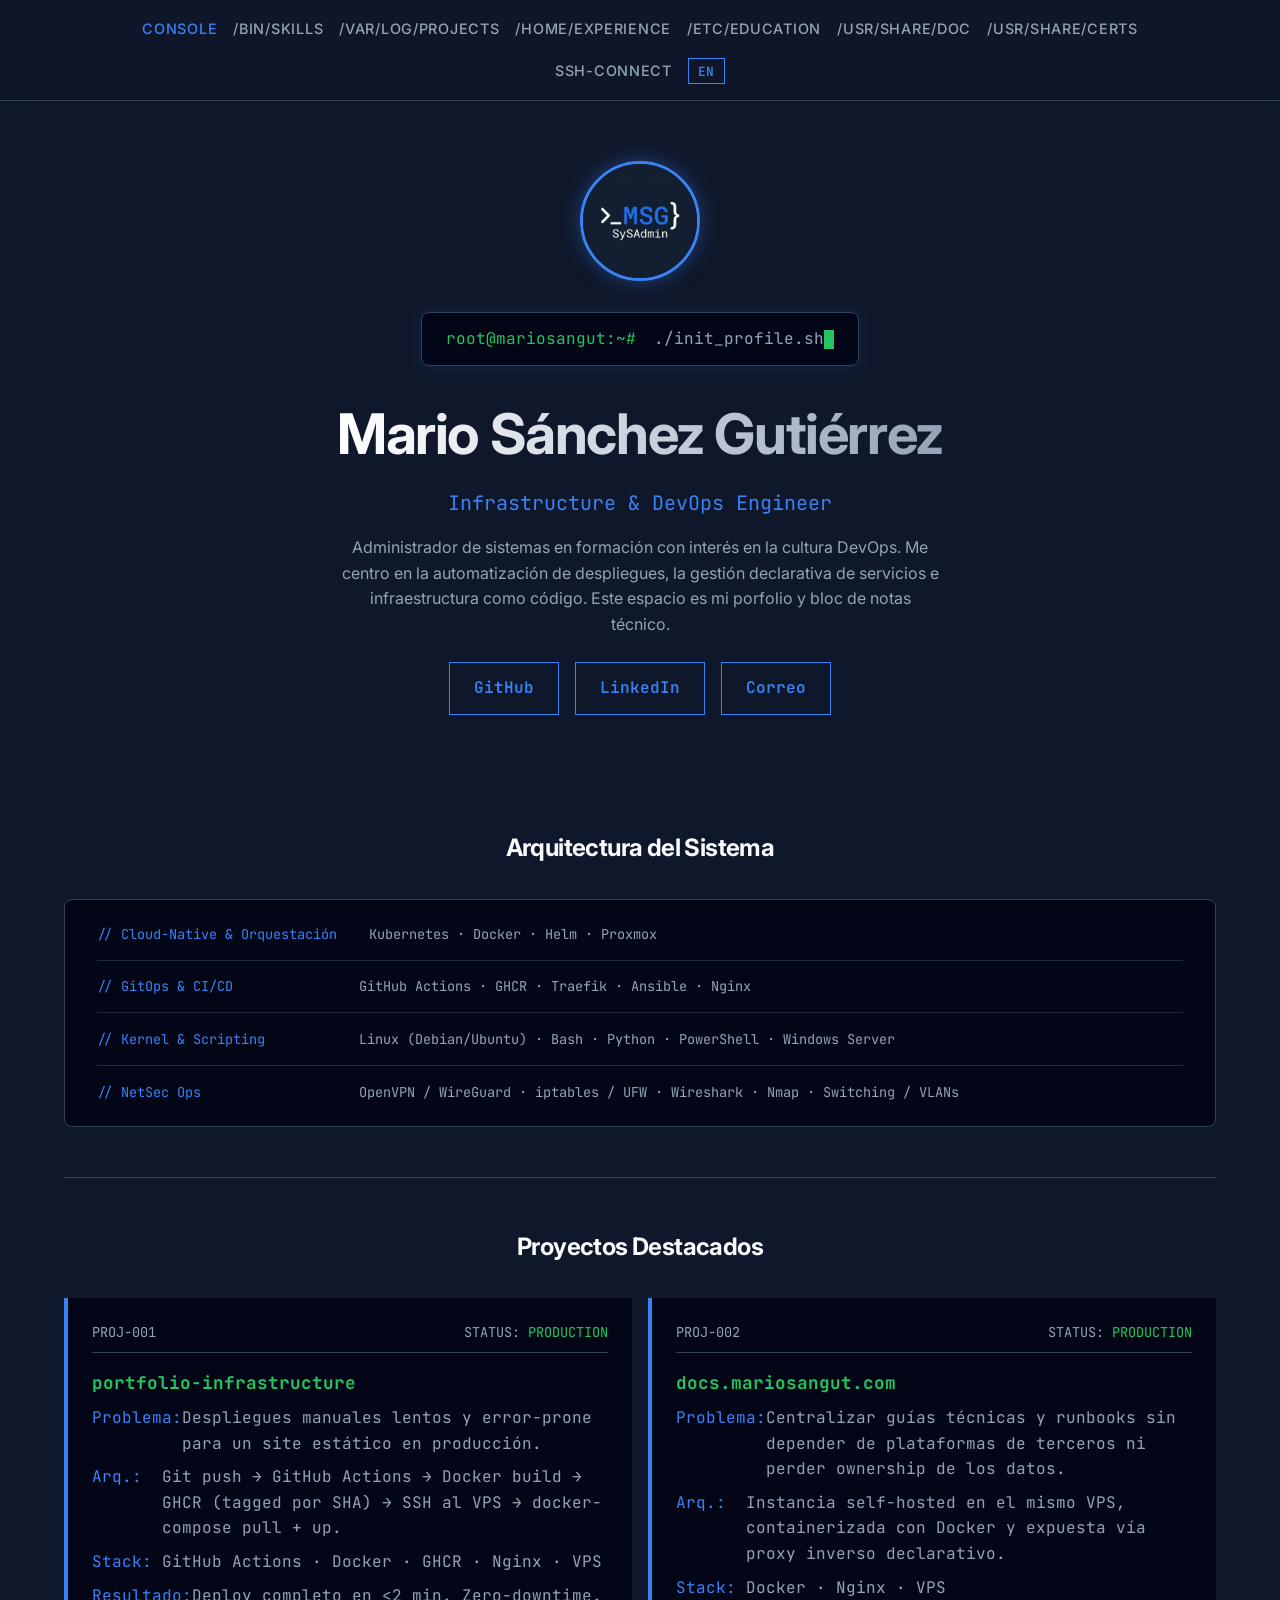
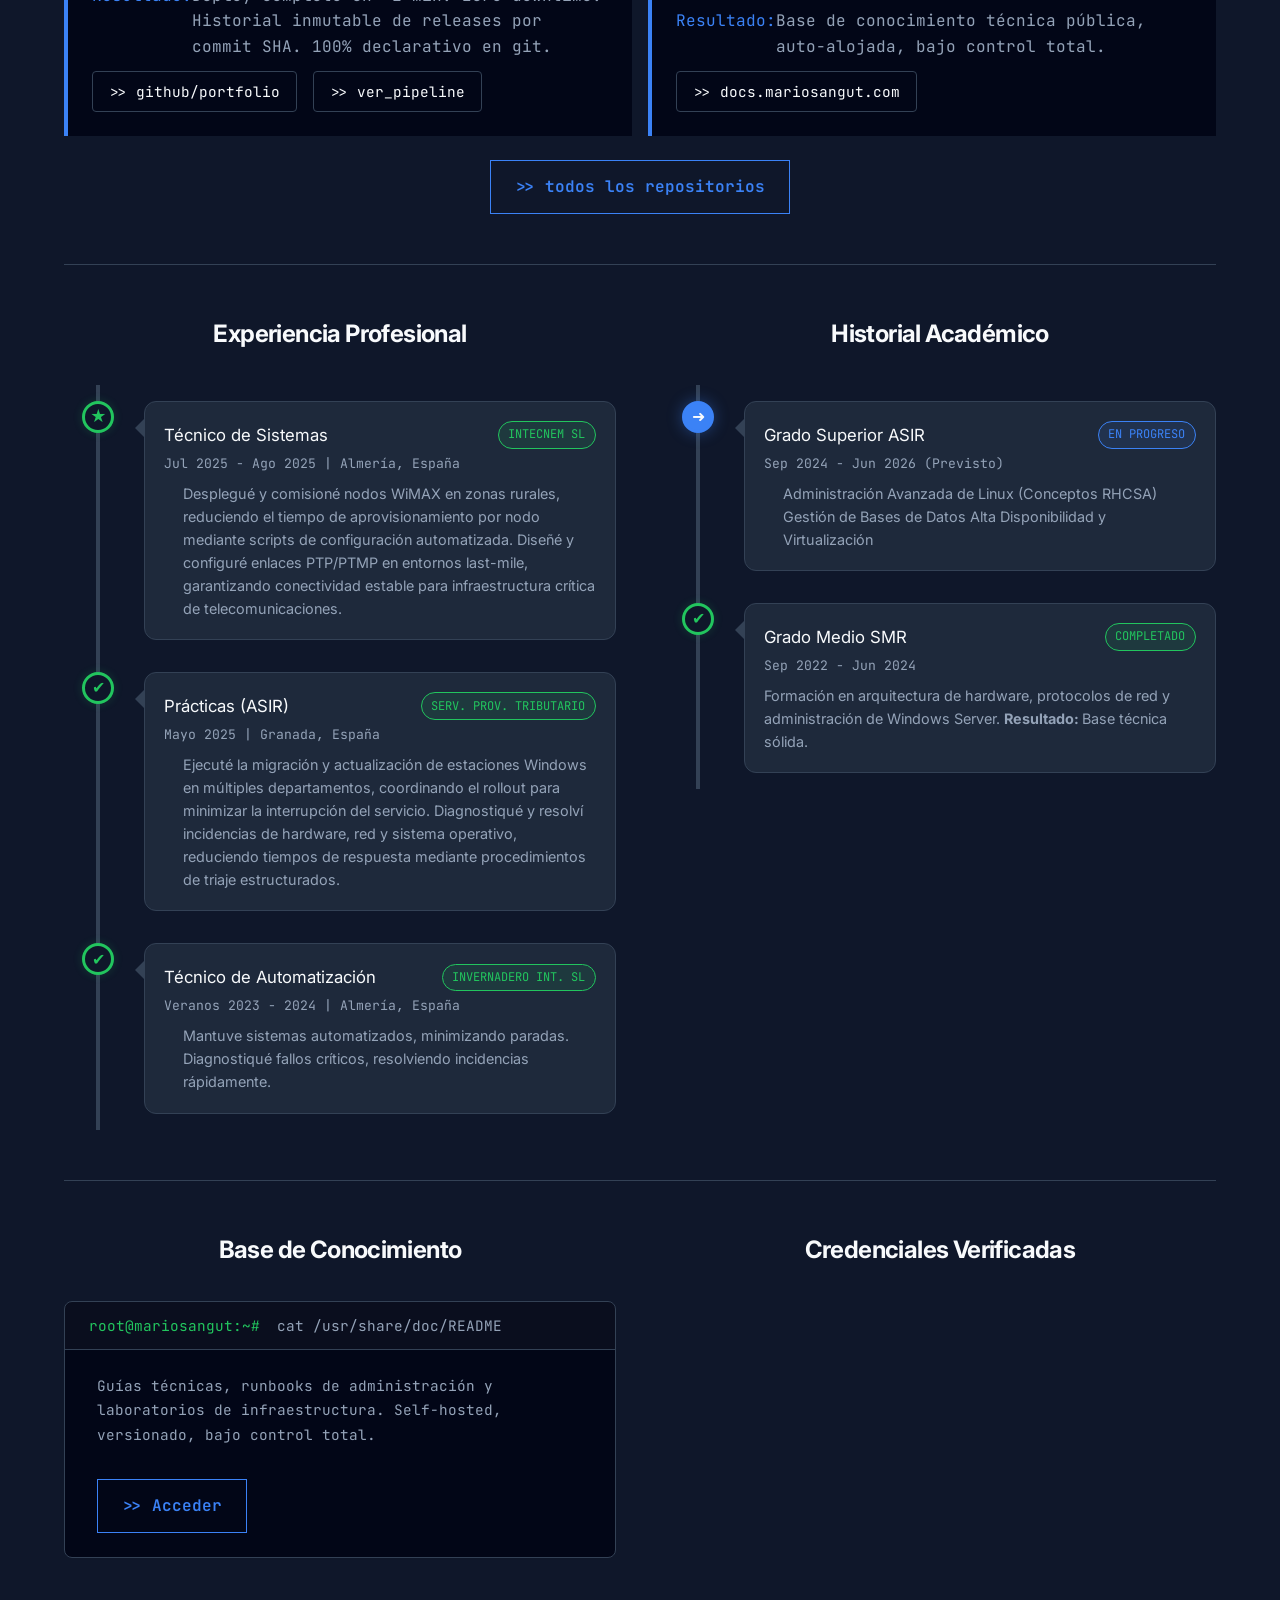
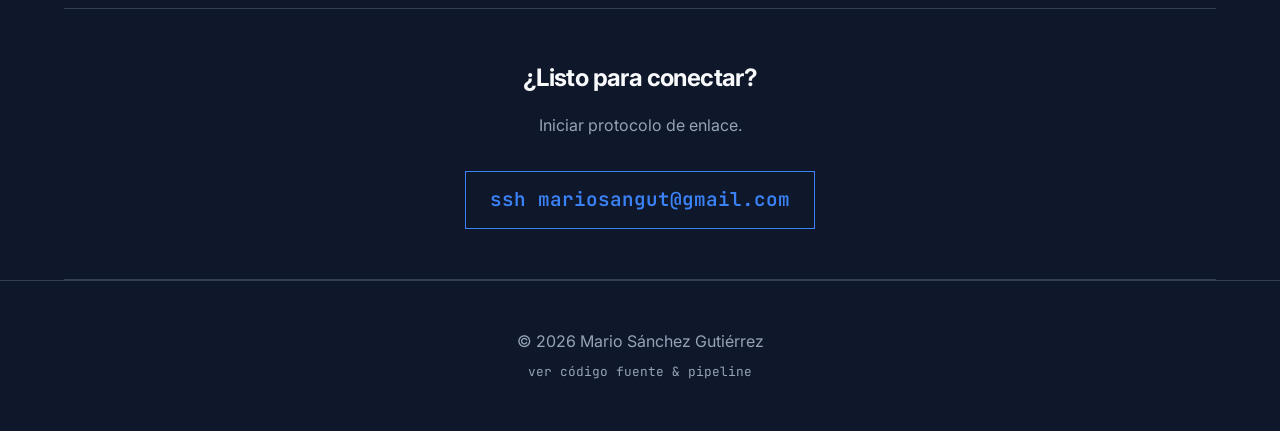
==== src/index.html @ 1a58cd69 "refactor: reorder academic history entries to position SMR degree after current studies" ====
<!DOCTYPE html>
<html lang="es">

<head>
    <meta charset="UTF-8">
    <meta name="viewport" content="width=device-width, initial-scale=1.0">
    <title>Mario Sánchez | Infrastructure & DevOps Engineer</title>
    <meta name="description" content="Administrador de sistemas en formación con interés en la cultura DevOps. Me centro en la automatización de despliegues, la gestión declarativa de servicios e infraestructura como código. Este espacio es mi porfolio y bloc de notas técnico.">

    <!-- Favicon -->
    <link rel="icon" href="data:image/svg+xml,<svg xmlns='http://www.w3.org/2000/svg' viewBox='0 0 100 100'><rect width='100' height='100' rx='12' fill='%230f172a'/><text x='22' y='75' font-size='70' fill='%2322c55e' font-family='monospace' font-weight='bold'>$</text></svg>">

    <!-- Open Graph -->
    <meta property="og:title" content="Mario Sánchez | Infrastructure & DevOps Engineer">
    <meta property="og:description" content="Administrador de sistemas en formación con interés en la cultura DevOps. Me centro en la automatización de despliegues, la gestión declarativa de servicios e infraestructura como código. Este espacio es mi porfolio y bloc de notas técnico.">
    <meta property="og:url" content="https://www.mariosangut.com">
    <meta property="og:type" content="website">
    <meta property="og:image" content="https://www.mariosangut.com/logo.png">

    <!-- Twitter Card -->
    <meta name="twitter:card" content="summary">
    <meta name="twitter:title" content="Mario Sánchez | Infrastructure & DevOps Engineer">
    <meta name="twitter:description" content="Administrador de sistemas en formación con interés en la cultura DevOps. Me centro en la automatización de despliegues, la gestión declarativa de servicios e infraestructura como código. Este espacio es mi porfolio y bloc de notas técnico.">
    <meta name="twitter:image" content="https://www.mariosangut.com/logo.png">

    <!-- Google Fonts -->
    <link rel="preconnect" href="https://fonts.googleapis.com">
    <link rel="preconnect" href="https://fonts.gstatic.com" crossorigin>
    <link href="https://fonts.googleapis.com/css2?family=Inter:wght@400;600;700&family=JetBrains+Mono:wght@400;700&display=swap" rel="stylesheet">
    <link rel="stylesheet" href="styles.css">
</head>

<body>

    <nav class="navbar">
        <div class="container">
            <ul class="nav-links">
                <li><a href="#console">Console</a></li>
                <li><a href="#stack">/bin/skills</a></li>
                <li><a href="#logs">/var/log/projects</a></li>
                <li><a href="#experience">/home/experience</a></li>
                <li><a href="#boot">/etc/education</a></li>
                <li><a href="#docs">/usr/share/doc</a></li>
                <li><a href="#certs">/usr/share/certs</a></li>
                <li><a href="#connect">ssh-connect</a></li>
                <li>
                    <button id="langToggle" class="btn-terminal" aria-label="Toggle language"
                        style="padding: 0.2rem 0.6rem; font-size: 0.8rem;">
                        <span class="lang-es">EN</span>
                        <span class="lang-en">ES</span>
                    </button>
                </li>
            </ul>
        </div>
    </nav>

    <header id="console" class="hero">
        <div class="container">
            <div class="hero-visual">
                <img src="logo.png" alt="Mario Sánchez logo" class="logo-img">
            </div>

            <div class="terminal-prompt">
                <span class="cmd">root@mariosangut:~#</span> ./init_profile.sh<span class="cursor"></span>
            </div>

            <h1>Mario Sánchez Gutiérrez</h1>
            <p class="hero-subtitle">Infrastructure &amp; DevOps Engineer</p>

            <p class="text-muted" style="max-width: 600px; margin: 0 auto 1.5rem;">
                <span class="lang-es">
                    Administrador de sistemas en formación con interés en la cultura DevOps. Me centro en la automatización de despliegues, la gestión declarativa de servicios e infraestructura como código. Este espacio es mi porfolio y bloc de notas técnico.
                </span>
                <span class="lang-en">
                    Systems administrator in training with an interest in DevOps culture. I focus on deployment automation, declarative service management, and infrastructure as code. This space is my portfolio and technical notebook.
                </span>
            </p>

            <div class="social-btns">
                <a href="https://github.com/mariosangut" target="_blank" class="btn-terminal">GitHub</a>
                <a href="https://www.linkedin.com/in/mariosangut" target="_blank" class="btn-terminal">LinkedIn</a>
                <a href="mailto:mariosangut@gmail.com" class="btn-terminal">
                    <span class="lang-es">Correo</span>
                    <span class="lang-en">Email</span>
                </a>
            </div>
        </div>
    </header>

    <main class="container">

        <!-- Skills Section -->
        <section id="stack" class="section">
            <h2 class="section-title text-center">
                <span class="lang-es">Arquitectura del Sistema</span>
                <span class="lang-en">System Architecture</span>
            </h2>
            <div class="skills-terminal">

                <div class="skills-row">
                    <span class="skills-cat">
                        <span class="lang-es">// Cloud-Native &amp; Orquestación</span>
                        <span class="lang-en">// Cloud-Native &amp; Orchestration</span>
                    </span>
                    <span class="skills-list">Kubernetes · Docker · Helm · Proxmox</span>
                </div>

                <div class="skills-row">
                    <span class="skills-cat">// GitOps &amp; CI/CD</span>
                    <span class="skills-list">GitHub Actions · GHCR · Traefik · Ansible · Nginx</span>
                </div>

                <div class="skills-row">
                    <span class="skills-cat">// Kernel &amp; Scripting</span>
                    <span class="skills-list">Linux (Debian/Ubuntu) · Bash · Python · PowerShell · Windows Server</span>
                </div>

                <div class="skills-row">
                    <span class="skills-cat">// NetSec Ops</span>
                    <span class="skills-list">OpenVPN / WireGuard · iptables / UFW · Wireshark · Nmap · Switching / VLANs</span>
                </div>

            </div>
        </section>

        <!-- Projects Section -->
        <section id="logs" class="section">
            <h2 class="section-title text-center">
                <span class="lang-es">Proyectos Destacados</span>
                <span class="lang-en">Featured Projects</span>
            </h2>
            <div class="system-logs">

                <div class="log-card">
                    <div class="log-header">
                        <span>PROJ-001</span>
                        <span>STATUS: <span style="color: var(--accent-success);">PRODUCTION</span></span>
                    </div>
                    <div class="log-title">portfolio-infrastructure</div>
                    <div class="log-entry">
                        <span class="label">
                            <span class="lang-es">Problema:</span>
                            <span class="lang-en">Problem:</span>
                        </span>
                        <span>
                            <span class="lang-es">Despliegues manuales lentos y error-prone para un site estático en producción.</span>
                            <span class="lang-en">Slow, error-prone manual deploys for a static site running in production.</span>
                        </span>
                    </div>
                    <div class="log-entry">
                        <span class="label">
                            <span class="lang-es">Arq.:</span>
                            <span class="lang-en">Arch.:</span>
                        </span>
                        <span>
                            <span class="lang-es">Git push → GitHub Actions → Docker build → GHCR (tagged por SHA) → SSH al VPS → docker-compose pull + up.</span>
                            <span class="lang-en">Git push → GitHub Actions → Docker build → GHCR (SHA-tagged) → SSH to VPS → docker-compose pull + up.</span>
                        </span>
                    </div>
                    <div class="log-entry">
                        <span class="label">Stack:</span>
                        <span>GitHub Actions · Docker · GHCR · Nginx · VPS</span>
                    </div>
                    <div class="log-entry">
                        <span class="label">
                            <span class="lang-es">Resultado:</span>
                            <span class="lang-en">Result:</span>
                        </span>
                        <span>
                            <span class="lang-es">Deploy completo en &lt;2 min. Zero-downtime. Historial inmutable de releases por commit SHA. 100% declarativo en git.</span>
                            <span class="lang-en">Full deploy in &lt;2 min. Zero-downtime. Immutable release history by commit SHA. 100% git-declarative.</span>
                        </span>
                    </div>
                    <div style="display: flex; gap: 1rem; flex-wrap: wrap; margin-top: 0.75rem;">
                        <a href="https://github.com/mariosangut/www.mariosangut.com" target="_blank" rel="noopener noreferrer" class="log-link" style="margin-top: 0;">
                            >> github/portfolio
                        </a>
                        <a href="https://github.com/mariosangut/www.mariosangut.com/blob/main/.github/workflows/setup.yml" target="_blank" rel="noopener noreferrer" class="log-link" style="margin-top: 0;">
                            >> ver_pipeline
                        </a>
                    </div>
                </div>

                <!-- TODO: Describe la arquitectura real de docs.mariosangut.com (plataforma, stack de la app) -->
                <div class="log-card">
                    <div class="log-header">
                        <span>PROJ-002</span>
                        <span>STATUS: <span style="color: var(--accent-success);">PRODUCTION</span></span>
                    </div>
                    <div class="log-title">docs.mariosangut.com</div>
                    <div class="log-entry">
                        <span class="label">
                            <span class="lang-es">Problema:</span>
                            <span class="lang-en">Problem:</span>
                        </span>
                        <span>
                            <span class="lang-es">Centralizar guías técnicas y runbooks sin depender de plataformas de terceros ni perder ownership de los datos.</span>
                            <span class="lang-en">Centralizing technical guides and runbooks without relying on third-party platforms or losing data ownership.</span>
                        </span>
                    </div>
                    <div class="log-entry">
                        <span class="label">
                            <span class="lang-es">Arq.:</span>
                            <span class="lang-en">Arch.:</span>
                        </span>
                        <span>
                            <span class="lang-es">Instancia self-hosted en el mismo VPS, containerizada con Docker y expuesta vía proxy inverso declarativo.</span>
                            <span class="lang-en">Self-hosted instance on the same VPS, containerized with Docker and exposed via a declarative reverse proxy.</span>
                        </span>
                    </div>
                    <div class="log-entry">
                        <span class="label">Stack:</span>
                        <span>Docker · Nginx · VPS</span>
                    </div>
                    <div class="log-entry">
                        <span class="label">
                            <span class="lang-es">Resultado:</span>
                            <span class="lang-en">Result:</span>
                        </span>
                        <span>
                            <span class="lang-es">Base de conocimiento técnica pública, auto-alojada, bajo control total.</span>
                            <span class="lang-en">Public technical knowledge base, self-hosted, under full control.</span>
                        </span>
                    </div>
                    <div style="margin-top: 0.75rem;">
                        <a href="https://docs.mariosangut.com" target="_blank" rel="noopener noreferrer" class="log-link" style="margin-top: 0;">
                            >> docs.mariosangut.com
                        </a>
                    </div>
                </div>

            </div>
            <div style="text-align: center; margin-top: 1.5rem;">
                <a href="https://github.com/mariosangut" target="_blank" rel="noopener noreferrer" class="btn-terminal">
                    <span class="lang-es">>> todos los repositorios</span>
                    <span class="lang-en">>> all repositories</span>
                </a>
            </div>
        </section>

        <!-- Experience + Education side by side -->
        <div class="two-col-sections">

            <section id="experience">
                <h2 class="section-title text-center">
                    <span class="lang-es">Experiencia Profesional</span>
                    <span class="lang-en">Professional Experience</span>
                </h2>
                <div class="pipeline-container">

                    <div class="pipeline-node status-completed">
                        <div class="pipeline-marker">★</div>
                        <div class="pipeline-content">
                            <div class="pipeline-title">
                                <span>
                                    <span class="lang-es">Técnico de Sistemas</span>
                                    <span class="lang-en">Systems Technician</span>
                                </span>
                                <span class="pipeline-badge badge-completed">Intecnem SL</span>
                            </div>
                            <span class="pipeline-date">
                                <span class="lang-es">Jul 2025 - Ago 2025 | Almería, España</span>
                                <span class="lang-en">Jul 2025 - Aug 2025 | Almería, Spain</span>
                            </span>
                            <ul style="padding-left: 1.2rem; font-size: 0.9rem; color: var(--text-muted);">
                                <li class="lang-es">Desplegué y comisioné nodos WiMAX en zonas rurales, reduciendo el tiempo de aprovisionamiento por nodo mediante scripts de configuración automatizada.</li>
                                <li class="lang-en">Deployed and commissioned WiMAX nodes across rural sites, cutting per-node provisioning time through automated configuration scripts.</li>
                                <li class="lang-es">Diseñé y configuré enlaces PTP/PTMP en entornos last-mile, garantizando conectividad estable para infraestructura crítica de telecomunicaciones.</li>
                                <li class="lang-en">Engineered PTP/PTMP radio links in last-mile environments, ensuring stable throughput for critical telecoms infrastructure.</li>
                            </ul>
                        </div>
                    </div>

                    <div class="pipeline-node status-completed">
                        <div class="pipeline-marker">✔</div>
                        <div class="pipeline-content">
                            <div class="pipeline-title">
                                <span>
                                    <span class="lang-es">Prácticas (ASIR)</span>
                                    <span class="lang-en">Internship (ASIR)</span>
                                </span>
                                <span class="pipeline-badge badge-completed">Serv. Prov. Tributario</span>
                            </div>
                            <span class="pipeline-date">
                                <span class="lang-es">Mayo 2025 | Granada, España</span>
                                <span class="lang-en">May 2025 | Granada, Spain</span>
                            </span>
                            <ul style="padding-left: 1.2rem; font-size: 0.9rem; color: var(--text-muted);">
                                <li class="lang-es">Ejecuté la migración y actualización de estaciones Windows en múltiples departamentos, coordinando el rollout para minimizar la interrupción del servicio.</li>
                                <li class="lang-en">Executed Windows workstation migration across multiple departments, coordinating the rollout to minimize service disruption.</li>
                                <li class="lang-es">Diagnostiqué y resolví incidencias de hardware, red y sistema operativo, reduciendo tiempos de respuesta mediante procedimientos de triaje estructurados.</li>
                                <li class="lang-en">Diagnosed and resolved hardware, network, and OS-level incidents, reducing response times through structured triage procedures.</li>
                            </ul>
                        </div>
                    </div>

                    <div class="pipeline-node status-completed">
                        <div class="pipeline-marker">✔</div>
                        <div class="pipeline-content">
                            <div class="pipeline-title">
                                <span>
                                    <span class="lang-es">Técnico de Automatización</span>
                                    <span class="lang-en">Automation Technician</span>
                                </span>
                                <span class="pipeline-badge badge-completed">Invernadero Int. SL</span>
                            </div>
                            <span class="pipeline-date">
                                <span class="lang-es">Veranos 2023 - 2024 | Almería, España</span>
                                <span class="lang-en">Summers 2023 - 2024 | Almería, Spain</span>
                            </span>
                            <ul style="padding-left: 1.2rem; font-size: 0.9rem; color: var(--text-muted);">
                                <li class="lang-es">Mantuve sistemas automatizados, minimizando paradas.</li>
                                <li class="lang-en">Maintained automated systems, minimizing downtime.</li>
                                <li class="lang-es">Diagnostiqué fallos críticos, resolviendo incidencias rápidamente.</li>
                                <li class="lang-en">Diagnosed critical failures, resolving incidents quickly.</li>
                            </ul>
                        </div>
                    </div>

                </div>
            </section>

            <section id="boot">
                <h2 class="section-title text-center">
                    <span class="lang-es">Historial Académico</span>
                    <span class="lang-en">Academic History</span>
                </h2>
                <div class="pipeline-container">
                    <div class="pipeline-node status-current">
                        <div class="pipeline-marker">➜</div>
                        <div class="pipeline-content">
                            <div class="pipeline-title">
                                <span>
                                    <span class="lang-es">Grado Superior ASIR</span>
                                    <span class="lang-en">ASIR Degree</span>
                                </span>
                                <span class="pipeline-badge badge-loading">
                                    <span class="lang-es">En Progreso</span>
                                    <span class="lang-en">In Progress</span>
                                </span>
                            </div>
                            <span class="pipeline-date">
                                Sep 2024 - Jun 2026
                                <span class="lang-es">(Previsto)</span>
                                <span class="lang-en">(Expected)</span>
                            </span>
                            <ul style="padding-left: 1.2rem; font-size: 0.9rem; color: var(--text-muted);">
                                <li class="lang-es">Administración Avanzada de Linux (Conceptos RHCSA)</li>
                                <li class="lang-en">Advanced Linux Administration (RHCSA concepts)</li>
                                <li class="lang-es">Gestión de Bases de Datos</li>
                                <li class="lang-en">Database Management</li>
                                <li class="lang-es">Alta Disponibilidad y Virtualización</li>
                                <li class="lang-en">High Availability & Virtualization</li>
                            </ul>
                        </div>
                    </div>

                    <div class="pipeline-node status-completed">
                        <div class="pipeline-marker">✔</div>
                        <div class="pipeline-content">
                            <div class="pipeline-title">
                                <span>
                                    <span class="lang-es">Grado Medio SMR</span>
                                    <span class="lang-en">SMR Degree</span>
                                </span>
                                <span class="pipeline-badge badge-completed">
                                    <span class="lang-es">Completado</span>
                                    <span class="lang-en">Completed</span>
                                </span>
                            </div>
                            <span class="pipeline-date">Sep 2022 - Jun 2024</span>
                            <p class="text-muted" style="font-size: 0.9rem; margin-bottom: 0;">
                                <span class="lang-es">Formación en arquitectura de hardware, protocolos de red y administración de Windows Server.</span>
                                <span class="lang-en">Training in hardware architecture, networking protocols, and Windows Server administration.</span>
                                <strong>
                                    <span class="lang-es">Resultado:</span>
                                    <span class="lang-en">Result:</span>
                                </strong>
                                <span class="lang-es">Base técnica sólida.</span>
                                <span class="lang-en">Solid technical foundation.</span>
                            </p>
                        </div>
                    </div>
                </div>
            </section>

        </div>

        <!-- Documentation + Certifications side by side -->
        <div class="two-col-sections">

            <section id="docs">
                <h2 class="section-title text-center">
                    <span class="lang-es">Base de Conocimiento</span>
                    <span class="lang-en">Knowledge Base</span>
                </h2>
                <div class="docs-terminal">
                    <div class="docs-terminal-header">
                        <span class="cmd">root@mariosangut:~#</span> cat /usr/share/doc/README
                    </div>
                    <div class="docs-terminal-body">
                        <p>
                            <span class="lang-es">Guías técnicas, runbooks de administración y laboratorios de infraestructura. Self-hosted, versionado, bajo control total.</span>
                            <span class="lang-en">Technical guides, sysadmin runbooks, and infrastructure labs. Self-hosted, versioned, fully owned.</span>
                        </p>
                        <a href="https://docs.mariosangut.com" target="_blank" rel="noopener noreferrer" class="btn-terminal" style="white-space: nowrap;">
                            <span class="lang-es">>> Acceder</span>
                            <span class="lang-en">>> Access</span>
                        </a>
                    </div>
                </div>
            </section>

            <section id="certs">
                <h2 class="section-title text-center">
                    <span class="lang-es">Credenciales Verificadas</span>
                    <span class="lang-en">Verified Credentials</span>
                </h2>
                <div class="certs-grid">
                    <!-- Para añadir más badges: duplica el div y cambia data-share-badge-id -->
                    <div data-iframe-width="150" data-iframe-height="270"
                        data-share-badge-id="9cb3886d-ec10-4488-bc7f-69d61d83c26a"
                        data-share-badge-host="https://www.credly.com"></div>
                </div>
                <script type="text/javascript" async src="//cdn.credly.com/assets/utilities/embed.js"></script>
            </section>

        </div>

        <!-- Contact Section -->
        <section id="connect" class="section text-center">
            <h2 style="margin-bottom: 1rem;">
                <span class="lang-es">¿Listo para conectar?</span>
                <span class="lang-en">Ready to connect?</span>
            </h2>
            <p class="text-muted" style="margin-bottom: 2rem;">
                <span class="lang-es">Iniciar protocolo de enlace.</span>
                <span class="lang-en">Initiate a handshake protocol.</span>
            </p>
            <a href="mailto:mariosangut@gmail.com" class="btn-terminal" style="font-size: 1.2rem;">
                ssh mariosangut@gmail.com
            </a>
        </section>

    </main>

    <footer>
        <div class="container">
            <p class="text-muted">&copy; 2026 Mario Sánchez Gutiérrez</p>
            <p style="font-size: 0.8rem; margin-top: 0.5rem;">
                <a href="https://github.com/mariosangut/portfolio/blob/main/.github/workflows/setup.yml" target="_blank" rel="noopener noreferrer" style="color: var(--text-muted); font-family: var(--font-mono);">
                    <span class="lang-es">ver código fuente &amp; pipeline</span>
                    <span class="lang-en">source code &amp; pipeline</span>
                </a>
            </p>
        </div>
    </footer>

    <button id="back-to-top" class="btn-back-top" aria-label="Volver arriba">↑</button>

    <script>
        // --- Language toggle with persistence ---
        const langToggle = document.getElementById('langToggle');
        const body = document.body;

        if (localStorage.getItem('lang') === 'en') {
            body.classList.add('english-mode');
        }

        langToggle.addEventListener('click', () => {
            body.classList.toggle('english-mode');
            localStorage.setItem('lang', body.classList.contains('english-mode') ? 'en' : 'es');
        });

        // --- Active nav highlight on scroll ---
        const sections = ['console', 'stack', 'logs', 'experience', 'boot', 'docs', 'certs', 'connect']
            .map(id => document.getElementById(id))
            .filter(Boolean);

        const navObserver = new IntersectionObserver((entries) => {
            entries.forEach(entry => {
                const link = document.querySelector(`.nav-links a[href="#${entry.target.id}"]`);
                if (link) link.classList.toggle('active', entry.isIntersecting);
            });
        }, { rootMargin: '-10% 0px -80% 0px', threshold: 0 });

        sections.forEach(s => navObserver.observe(s));

        // --- Back to top ---
        const backToTop = document.getElementById('back-to-top');

        window.addEventListener('scroll', () => {
            backToTop.classList.toggle('visible', window.scrollY > 400);
        }, { passive: true });

        backToTop.addEventListener('click', () => {
            window.scrollTo({ top: 0, behavior: 'smooth' });
        });
    </script>
</body>

</html>
---- src/styles.css ----
/* --- Variables & Reset --- */
:root {
    --bg-body: #0f172a;
    --bg-card: #1e293b;
    --bg-terminal: #020617;
    --text-main: #f8fafc;
    --text-muted: #94a3b8;
    --accent-primary: #3b82f6;
    --accent-success: #22c55e;
    --accent-warning: #eab308;
    --accent-danger: #ef4444;
    --font-heading: 'Inter', sans-serif;
    --font-mono: 'JetBrains Mono', 'Fira Code', monospace;
    --border-color: #334155;
    --shadow-glow: 0 0 15px rgba(59, 130, 246, 0.15);
}

*, *::before, *::after {
    box-sizing: border-box;
    margin: 0;
    padding: 0;
}

html { scroll-behavior: smooth; }

body {
    background-color: var(--bg-body);
    color: var(--text-main);
    font-family: var(--font-heading);
    line-height: 1.6;
}

/* --- Typography --- */
h1, h2, h3, h4 {
    font-weight: 700;
    letter-spacing: -0.025em;
    color: var(--text-main);
}

a {
    color: var(--accent-primary);
    text-decoration: none;
    transition: all 0.2s;
}

a:hover { color: var(--accent-success); }

code, .mono { font-family: var(--font-mono); }

/* --- Utilities --- */
.container {
    max-width: 1200px;
    margin: 0 auto;
    padding: 0 24px;
}

.section {
    padding: 50px 0;
    border-bottom: 1px solid var(--border-color);
}

.section-title {
    margin-bottom: 2rem;
}

.text-center { text-align: center; }
.text-muted { color: var(--text-muted); }

/* --- Navbar --- */
.navbar {
    background: rgba(15, 23, 42, 0.8);
    backdrop-filter: blur(12px);
    border-bottom: 1px solid var(--border-color);
    position: sticky;
    top: 0;
    z-index: 100;
    padding: 1rem 0;
}

.nav-links {
    display: flex;
    flex-wrap: wrap;
    justify-content: center;
    gap: 1rem;
    padding: 0 1rem;
    list-style: none;
}

.nav-links a {
    color: var(--text-muted);
    font-size: 0.9rem;
    font-weight: 500;
    text-transform: uppercase;
    letter-spacing: 0.05em;
}

.nav-links a:hover,
.nav-links a.active {
    color: var(--accent-primary);
}

/* --- Hero Section --- */
.hero {
    padding: 60px 0 40px;
    display: flex;
    flex-direction: column;
    align-items: center;
    text-align: center;
}

.hero-visual {
    position: relative;
    margin-bottom: 1.5rem;
}

.logo-img {
    width: 120px;
    border-radius: 50%;
    border: 3px solid var(--accent-primary);
    box-shadow: 0 0 20px rgba(59, 130, 246, 0.4);
}

.hero h1 {
    font-size: 3.5rem;
    margin-bottom: 0.5rem;
    background: linear-gradient(to right, #fff, #94a3b8);
    -webkit-background-clip: text;
    background-clip: text;
    -webkit-text-fill-color: transparent;
}

.hero-subtitle {
    font-family: var(--font-mono);
    color: var(--accent-primary);
    font-size: 1.25rem;
    margin-bottom: 1rem;
}

.terminal-prompt {
    display: inline-block;
    background: var(--bg-terminal);
    padding: 0.8rem 1.5rem;
    border-radius: 8px;
    border: 1px solid var(--border-color);
    font-family: var(--font-mono);
    color: var(--text-muted);
    box-shadow: var(--shadow-glow);
    margin-bottom: 1.5rem;
}

.cmd {
    color: var(--accent-success);
    margin-right: 0.5rem;
}

.cursor {
    display: inline-block;
    width: 10px;
    height: 1.2em;
    background: var(--accent-success);
    vertical-align: middle;
    animation: blink 1s infinite;
}

@keyframes blink {
    50% { opacity: 0; }
}

/* --- Certifications Grid --- */
.certs-grid {
    display: flex;
    flex-wrap: wrap;
    justify-content: center;
    gap: 1.5rem;
    align-items: flex-start;
}

.skill-tag {
    background: rgba(255, 255, 255, 0.05);
    border: 1px solid var(--border-color);
    padding: 0.35rem 0.7rem;
    border-radius: 6px;
    font-size: 0.85rem;
    font-family: var(--font-mono);
    color: var(--text-muted);
}

/* --- Skills Terminal (compact list) --- */
.skills-terminal {
    background: var(--bg-terminal);
    border: 1px solid var(--border-color);
    border-radius: 8px;
    padding: 0.5rem 2rem;
    font-family: var(--font-mono);
}

.skills-row {
    display: flex;
    gap: 2rem;
    padding: 0.85rem 0;
    border-bottom: 1px solid rgba(51, 65, 85, 0.6);
    align-items: baseline;
    flex-wrap: wrap;
}

.skills-row:last-child {
    border-bottom: none;
}

.skills-cat {
    color: var(--accent-primary);
    font-size: 0.85rem;
    min-width: 230px;
    flex-shrink: 0;
}

.skills-list {
    color: var(--text-muted);
    font-size: 0.85rem;
    line-height: 1.8;
}

/* --- Docs Terminal --- */
.docs-terminal {
    background: var(--bg-terminal);
    border: 1px solid var(--border-color);
    border-radius: 8px;
    overflow: hidden;
    font-family: var(--font-mono);
}

.docs-terminal-header {
    background: rgba(255, 255, 255, 0.03);
    border-bottom: 1px solid var(--border-color);
    padding: 0.75rem 1.5rem;
    font-size: 0.9rem;
    color: var(--text-muted);
}

.docs-terminal-body {
    padding: 1.5rem 2rem;
    display: flex;
    align-items: center;
    justify-content: space-between;
    gap: 2rem;
    flex-wrap: wrap;
}

.docs-terminal-body p {
    color: var(--text-muted);
    font-size: 0.9rem;
    line-height: 1.7;
    max-width: 600px;
}

/* --- Projects (System Logs) --- */
.system-logs {
    display: grid;
    grid-template-columns: repeat(auto-fit, minmax(280px, 1fr));
    gap: 1rem;
}

.log-card {
    background: var(--bg-terminal);
    border-left: 4px solid var(--accent-primary);
    padding: 1.5rem;
    font-family: var(--font-mono);
    position: relative;
}

.log-header {
    display: flex;
    justify-content: space-between;
    margin-bottom: 1rem;
    color: var(--text-muted);
    font-size: 0.85rem;
    border-bottom: 1px solid var(--border-color);
    padding-bottom: 0.5rem;
}

.log-title {
    color: var(--accent-success);
    font-weight: 700;
    font-size: 1.1rem;
    margin-bottom: 0.5rem;
}

.log-entry {
    color: var(--text-muted);
    margin-bottom: 0.5rem;
    display: flex;
}

.log-entry .label {
    min-width: 70px;
    color: var(--accent-primary);
    flex-shrink: 0;
}

.log-link {
    display: inline-block;
    margin-top: 1rem;
    color: var(--text-main);
    border: 1px solid var(--border-color);
    padding: 0.5rem 1rem;
    border-radius: 4px;
    font-size: 0.9rem;
}

.log-link:hover {
    background: var(--accent-primary);
    border-color: var(--accent-primary);
}

/* --- Two Column Layout (Experience + Education) --- */
.two-col-sections {
    display: grid;
    grid-template-columns: 1fr 1fr;
    gap: 3rem;
    padding: 50px 0;
    border-bottom: 1px solid var(--border-color);
}

.two-col-sections .pipeline-container {
    max-width: none;
    margin: 0;
}


/* --- Pipeline (Experience / Education) --- */
.pipeline-container {
    padding: 1rem 0;
    position: relative;
}

.pipeline-container::before {
    content: '';
    position: absolute;
    top: 0;
    bottom: 0;
    left: 2rem;
    width: 4px;
    background: var(--border-color);
    z-index: 0;
}

.pipeline-node {
    position: relative;
    margin-bottom: 2rem;
    padding-left: 5rem;
    z-index: 1;
}

.pipeline-node:last-child { margin-bottom: 0; }

.pipeline-marker {
    position: absolute;
    left: 1.15rem;
    top: 0;
    width: 2rem;
    height: 2rem;
    background: var(--bg-body);
    border: 3px solid var(--text-muted);
    border-radius: 50%;
    display: flex;
    align-items: center;
    justify-content: center;
    transition: all 0.3s;
    z-index: 2;
}

.status-completed .pipeline-marker {
    border-color: var(--accent-success);
    color: var(--accent-success);
    box-shadow: 0 0 10px rgba(34, 197, 94, 0.2);
}

.status-current .pipeline-marker {
    border-color: var(--accent-primary);
    background: var(--accent-primary);
    box-shadow: 0 0 15px rgba(59, 130, 246, 0.4);
    animation: pulse 2s infinite;
}

.pipeline-content {
    background: var(--bg-card);
    border: 1px solid var(--border-color);
    border-radius: 12px;
    padding: 1.2rem;
    position: relative;
    transition: transform 0.2s;
}

.pipeline-content::before {
    content: '';
    position: absolute;
    left: -10px;
    top: 1rem;
    width: 0;
    height: 0;
    border-top: 10px solid transparent;
    border-bottom: 10px solid transparent;
    border-right: 10px solid var(--border-color);
}

.pipeline-content:hover {
    transform: translateX(5px);
    border-color: var(--accent-primary);
}

.pipeline-content:hover::before {
    border-right-color: var(--accent-primary);
}

.pipeline-title {
    font-size: 1.05rem;
    color: var(--text-main);
    margin-bottom: 0.25rem;
    display: flex;
    justify-content: space-between;
    align-items: center;
}

.pipeline-badge {
    font-size: 0.75rem;
    padding: 0.2rem 0.6rem;
    border-radius: 99px;
    font-family: var(--font-mono);
    text-transform: uppercase;
}

.badge-completed {
    background: rgba(34, 197, 94, 0.1);
    color: var(--accent-success);
    border: 1px solid var(--accent-success);
}

.badge-loading {
    background: rgba(59, 130, 246, 0.1);
    color: var(--accent-primary);
    border: 1px solid var(--accent-primary);
}

.pipeline-date {
    font-family: var(--font-mono);
    font-size: 0.82rem;
    color: var(--text-muted);
    margin-bottom: 0.5rem;
    display: block;
}

/* --- Footer --- */
footer {
    padding: 3rem 0;
    text-align: center;
    border-top: 1px solid var(--border-color);
    color: var(--text-muted);
}

.social-btns {
    display: flex;
    justify-content: center;
    gap: 1rem;
    margin-bottom: 1.5rem;
}

.btn-terminal {
    background: transparent;
    border: 1px solid var(--accent-primary);
    color: var(--accent-primary);
    padding: 0.8rem 1.5rem;
    font-family: var(--font-mono);
    font-weight: 600;
    cursor: pointer;
    transition: all 0.2s;
    display: inline-flex;
    align-items: center;
    gap: 0.5rem;
}

.btn-terminal:hover {
    background: rgba(59, 130, 246, 0.1);
    box-shadow: 0 0 15px rgba(59, 130, 246, 0.3);
    text-decoration: none;
    color: var(--accent-primary);
}

/* --- Back to Top Button --- */
.btn-back-top {
    position: fixed;
    bottom: 2rem;
    right: 2rem;
    width: 3rem;
    height: 3rem;
    background: var(--bg-card);
    border: 1px solid var(--accent-primary);
    color: var(--accent-primary);
    font-size: 1.2rem;
    font-family: var(--font-mono);
    cursor: pointer;
    border-radius: 4px;
    display: flex;
    align-items: center;
    justify-content: center;
    opacity: 0;
    visibility: hidden;
    transition: opacity 0.3s, visibility 0.3s, box-shadow 0.2s;
    z-index: 50;
}

.btn-back-top.visible {
    opacity: 1;
    visibility: visible;
}

.btn-back-top:hover {
    box-shadow: 0 0 15px rgba(59, 130, 246, 0.4);
}

@keyframes pulse {
    0%   { box-shadow: 0 0 0 0 rgba(59, 130, 246, 0.7); }
    70%  { box-shadow: 0 0 0 10px rgba(59, 130, 246, 0); }
    100% { box-shadow: 0 0 0 0 rgba(59, 130, 246, 0); }
}

/* --- Responsive Design --- */
@media (max-width: 900px) {
    .two-col-sections {
        grid-template-columns: 1fr;
        gap: 0;
    }

    .two-col-sections > section {
        padding: 40px 0;
        border-bottom: 1px solid var(--border-color);
    }

    .two-col-sections > section:last-child {
        border-bottom: none;
    }
}

@media (max-width: 768px) {
    .navbar { padding: 0.5rem 0; }

    .nav-links {
        display: flex;
        flex-wrap: nowrap;
        overflow-x: auto;
        white-space: nowrap;
        justify-content: flex-start;
        padding: 0.5rem 1rem 1rem 1rem;
        gap: 1.5rem;
        -webkit-overflow-scrolling: touch;
    }

    .nav-links::-webkit-scrollbar { height: 4px; }
    .nav-links::-webkit-scrollbar-track {
        background: rgba(255, 255, 255, 0.05);
        border-radius: 4px;
    }
    .nav-links::-webkit-scrollbar-thumb {
        background: var(--accent-primary);
        border-radius: 4px;
    }

    .hero { padding: 40px 0 30px; }
    .hero h1 { font-size: 2.2rem; }
    .hero-subtitle { font-size: 1rem; }
    .terminal-prompt { padding: 0.8rem 1rem; font-size: 0.85rem; }

    .section { padding: 40px 0; }

    .bento-grid { grid-template-columns: repeat(auto-fit, minmax(250px, 1fr)); }

    .pipeline-container::before { left: 1rem; }

    .pipeline-node {
        padding-left: 3.5rem;
        margin-bottom: 1.5rem;
    }

    .pipeline-marker {
        left: 0;
        width: 1.7rem;
        height: 1.7rem;
    }

    .pipeline-content { padding: 1rem; }

    .pipeline-content::before {
        left: -8px;
        top: 1.2rem;
        border-right: 8px solid var(--border-color);
        border-top: 8px solid transparent;
        border-bottom: 8px solid transparent;
    }

    .pipeline-content:hover::before {
        border-right-color: var(--accent-primary);
    }

    .log-card { padding: 1.2rem; }
    .log-entry { flex-direction: column; }
    .log-entry .label { margin-bottom: 0.2rem; }

    .skills-terminal { padding: 0.25rem 1rem; }
    .skills-row { flex-direction: column; gap: 0.3rem; }
    .skills-cat { min-width: unset; }

    .docs-terminal-body { flex-direction: column; align-items: flex-start; gap: 1rem; }

    .social-btns { flex-wrap: wrap; }
    .btn-terminal { padding: 0.6rem 1rem; font-size: 0.9rem; }

    .btn-back-top { bottom: 1rem; right: 1rem; }
}

@media (max-width: 480px) {
    .bento-grid { grid-template-columns: 1fr; }
    .hero h1 { font-size: 1.8rem; }
    .hero-visual { margin-bottom: 1rem; }
    .logo-img { width: 90px; }
    .terminal-prompt { font-size: 0.75rem; }
    .section-title { font-size: 1.4rem; }

    .pipeline-title {
        flex-direction: column;
        align-items: flex-start;
        gap: 0.5rem;
    }

    .bento-card [data-iframe-width] {
        transform: scale(0.9);
        transform-origin: center top;
    }
}

/* --- Language Toggle --- */
.lang-en { display: none; }
.lang-es { display: inline; }

body.english-mode .lang-en { display: inline; }
body.english-mode .lang-es { display: none; }
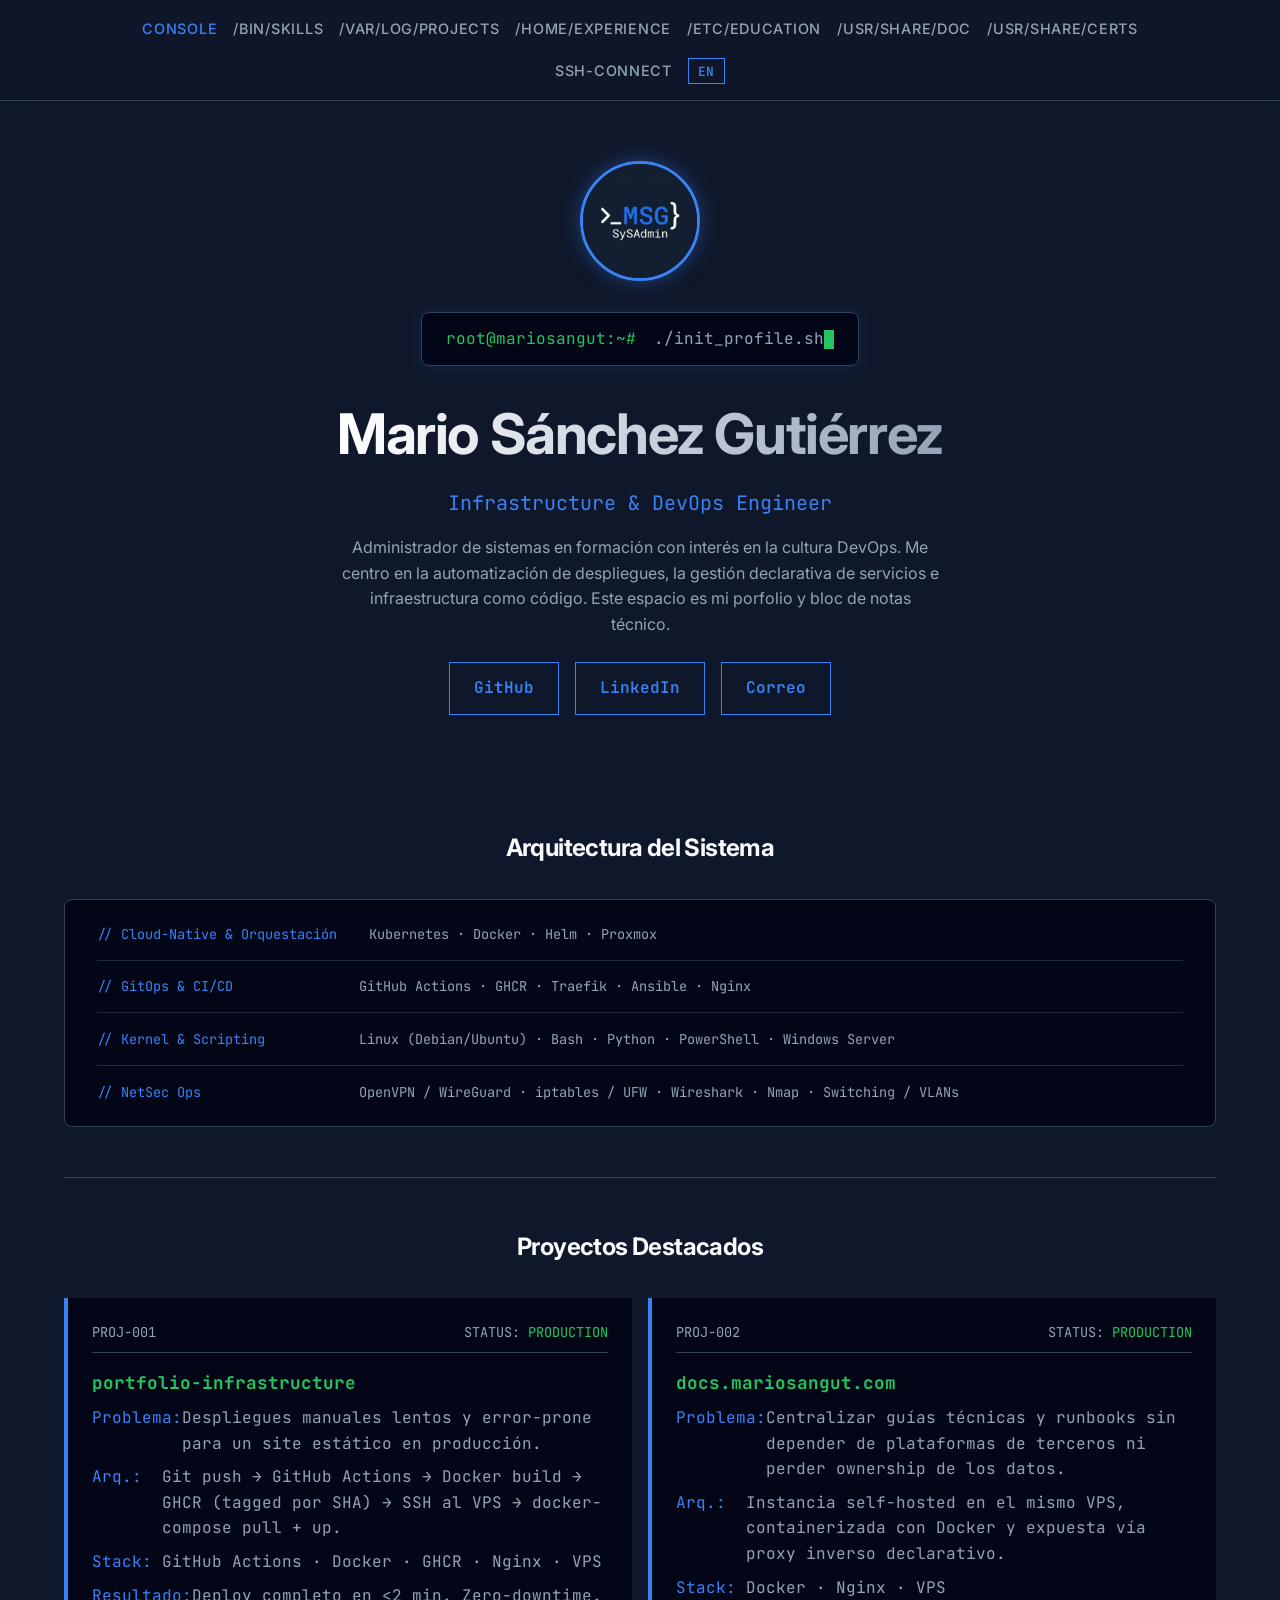
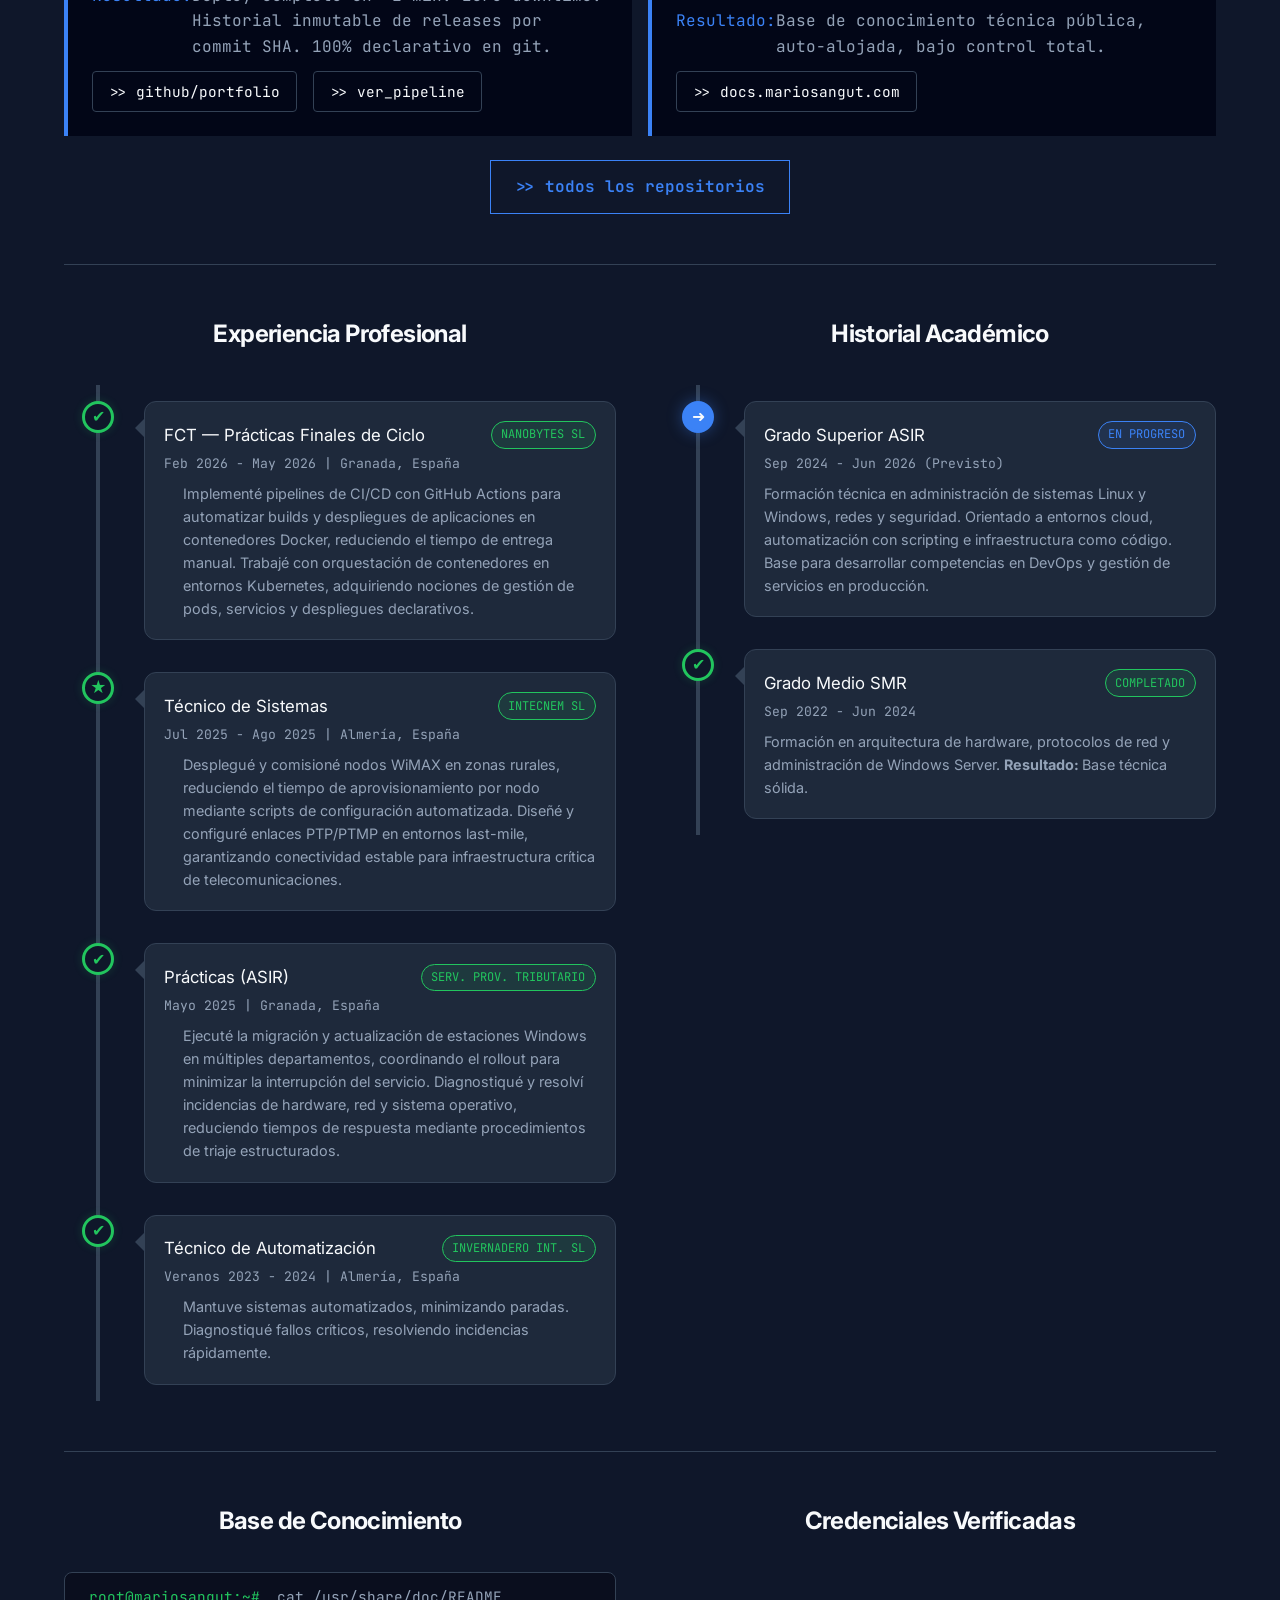
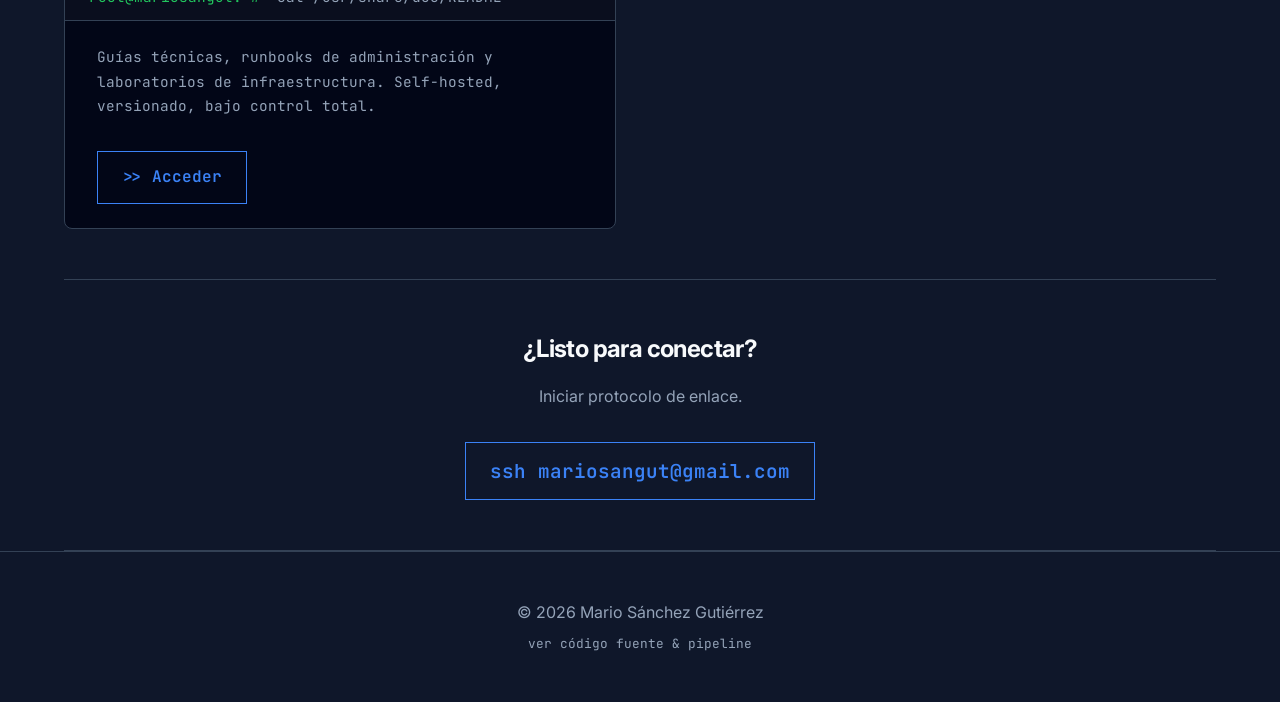
==== commit cb349f45: "refactor: enhance experience section with internship details and technical training description" ====
--- a/src/index.html
+++ b/src/index.html
@@ -249,6 +249,29 @@
                 <div class="pipeline-container">
 
                     <div class="pipeline-node status-completed">
+                        <div class="pipeline-marker">✔</div>
+                        <div class="pipeline-content">
+                            <div class="pipeline-title">
+                                <span>
+                                    <span class="lang-es">FCT — Prácticas Finales de Ciclo</span>
+                                    <span class="lang-en">FCT — Final Cycle Internship</span>
+                                </span>
+                                <span class="pipeline-badge badge-completed">Nanobytes SL</span>
+                            </div>
+                            <span class="pipeline-date">
+                                <span class="lang-es">Feb 2026 - May 2026 | Granada, España</span>
+                                <span class="lang-en">Feb 2026 - May 2026 | Granada, Spain</span>
+                            </span>
+                            <ul style="padding-left: 1.2rem; font-size: 0.9rem; color: var(--text-muted);">
+                                <li class="lang-es">Implementé pipelines de CI/CD con GitHub Actions para automatizar builds y despliegues de aplicaciones en contenedores Docker, reduciendo el tiempo de entrega manual.</li>
+                                <li class="lang-en">Built CI/CD pipelines with GitHub Actions to automate builds and deployments of Dockerized applications, eliminating manual delivery steps.</li>
+                                <li class="lang-es">Trabajé con orquestación de contenedores en entornos Kubernetes, adquiriendo nociones de gestión de pods, servicios y despliegues declarativos.</li>
+                                <li class="lang-en">Worked with container orchestration in Kubernetes environments, gaining hands-on knowledge of pod management, services, and declarative deployments.</li>
+                            </ul>
+                        </div>
+                    </div>
+
+                    <div class="pipeline-node status-completed">
                         <div class="pipeline-marker">★</div>
                         <div class="pipeline-content">
                             <div class="pipeline-title">
@@ -344,14 +367,10 @@
                                 <span class="lang-es">(Previsto)</span>
                                 <span class="lang-en">(Expected)</span>
                             </span>
-                            <ul style="padding-left: 1.2rem; font-size: 0.9rem; color: var(--text-muted);">
-                                <li class="lang-es">Administración Avanzada de Linux (Conceptos RHCSA)</li>
-                                <li class="lang-en">Advanced Linux Administration (RHCSA concepts)</li>
-                                <li class="lang-es">Gestión de Bases de Datos</li>
-                                <li class="lang-en">Database Management</li>
-                                <li class="lang-es">Alta Disponibilidad y Virtualización</li>
-                                <li class="lang-en">High Availability & Virtualization</li>
-                            </ul>
+                            <p style="font-size: 0.9rem; color: var(--text-muted); margin-top: 0.5rem;">
+                                <span class="lang-es">Formación técnica en administración de sistemas Linux y Windows, redes y seguridad. Orientado a entornos cloud, automatización con scripting e infraestructura como código. Base para desarrollar competencias en DevOps y gestión de servicios en producción.</span>
+                                <span class="lang-en">Technical training in Linux and Windows server administration, networking, and security. Focused on cloud environments, scripting automation, and infrastructure-as-code. Foundation for developing DevOps skills and managing production services.</span>
+                            </p>
                         </div>
                     </div>
 
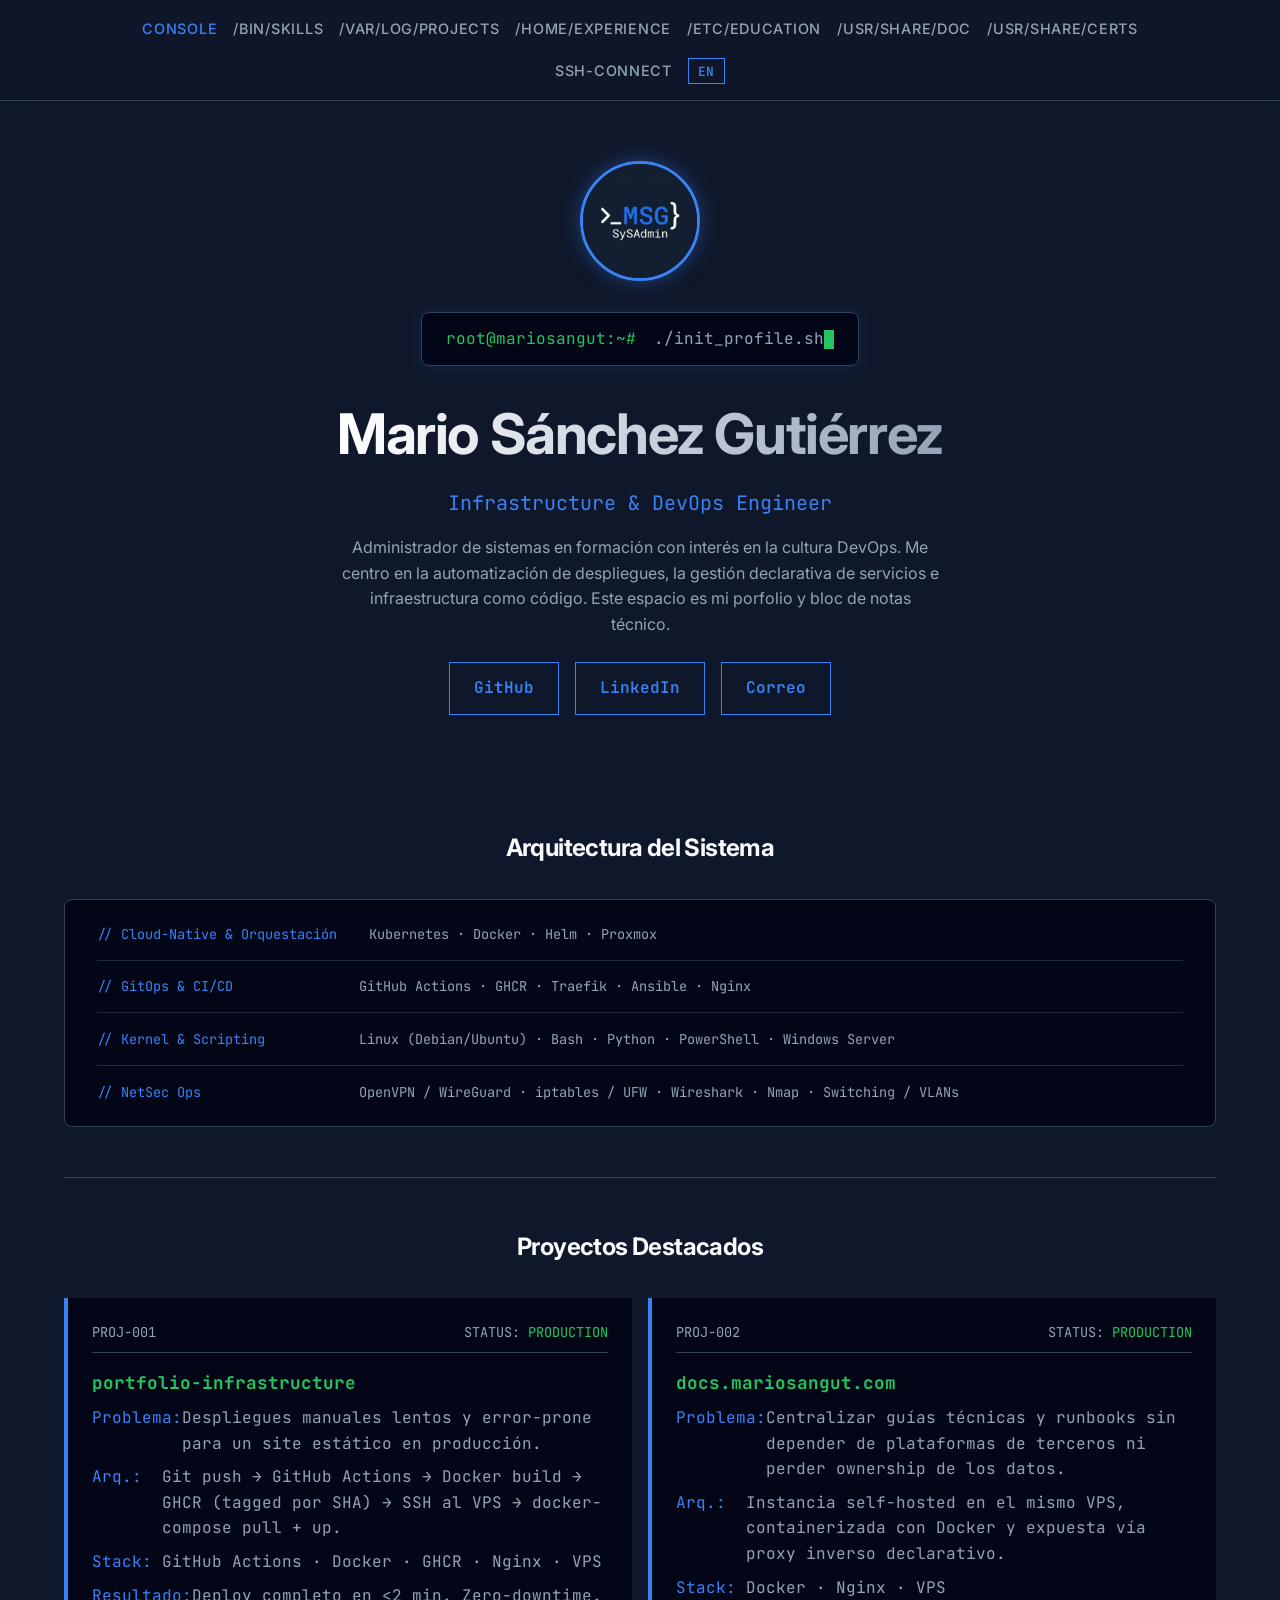
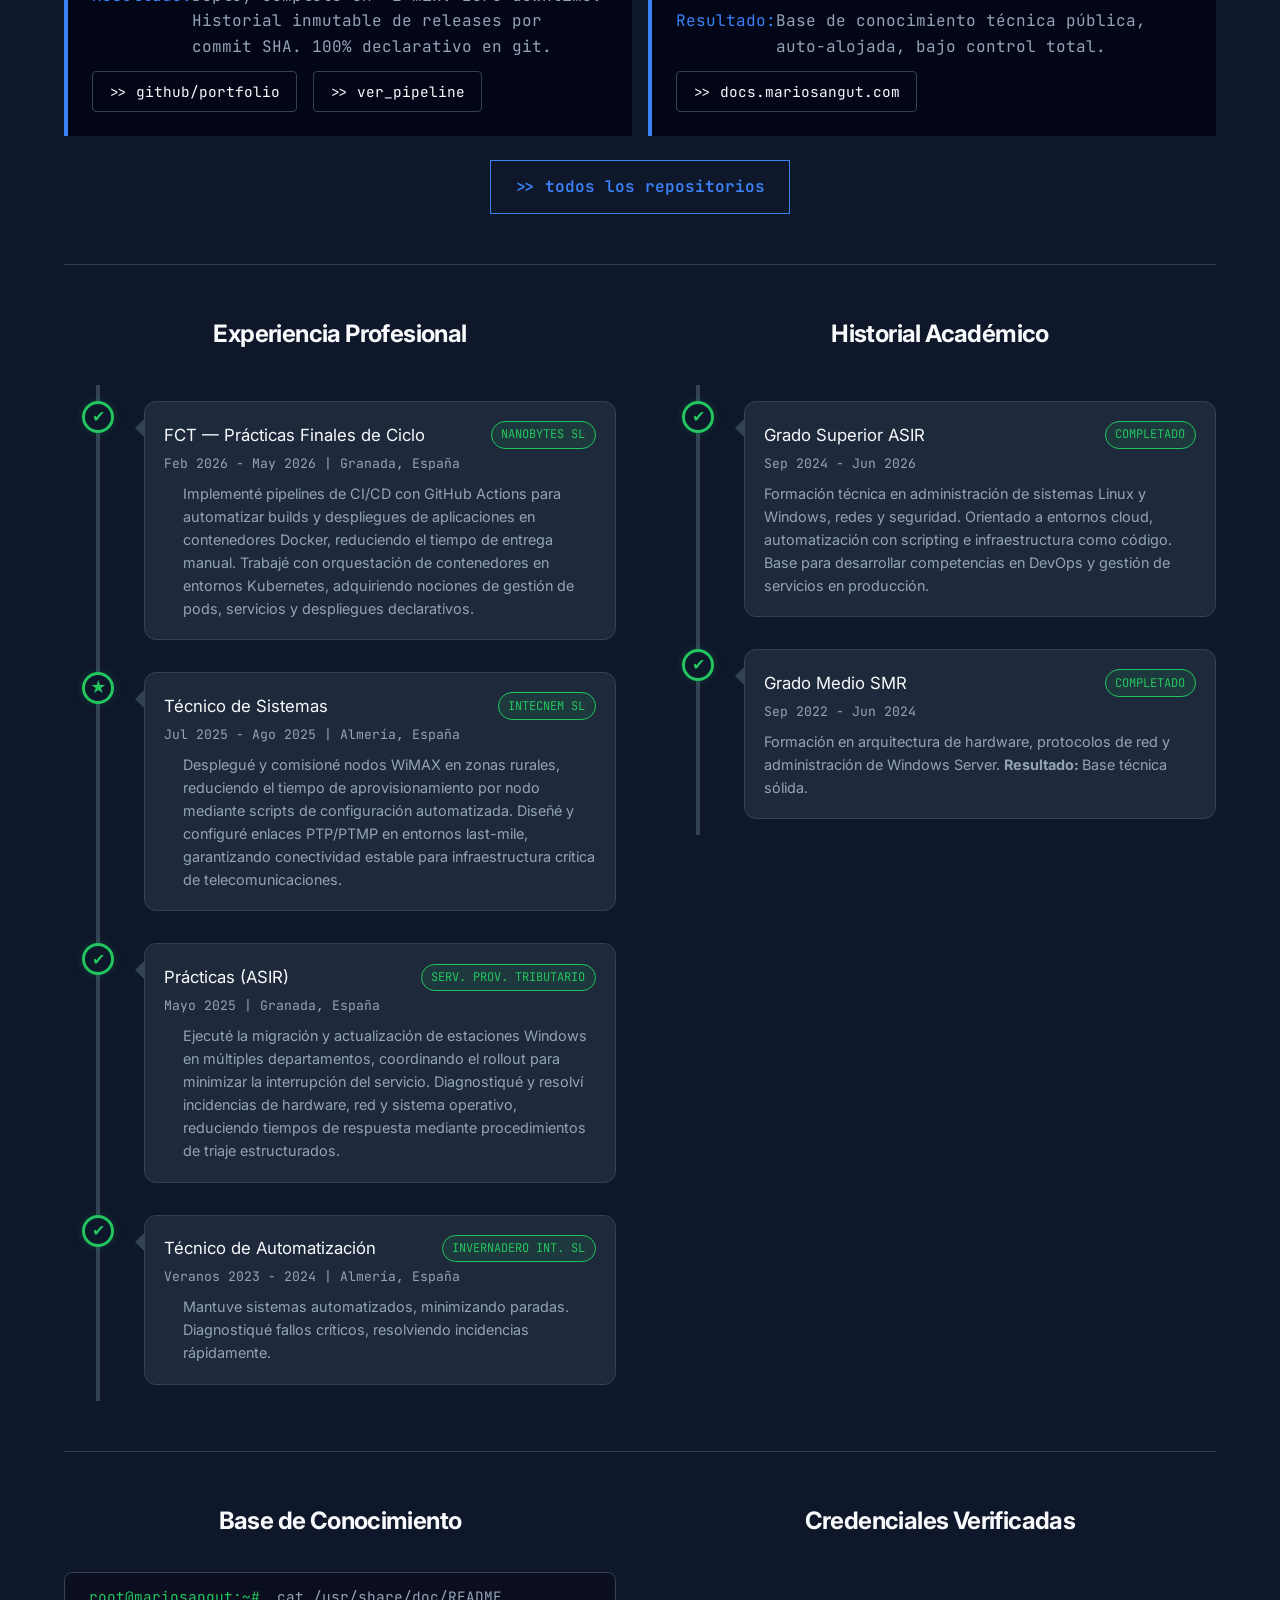
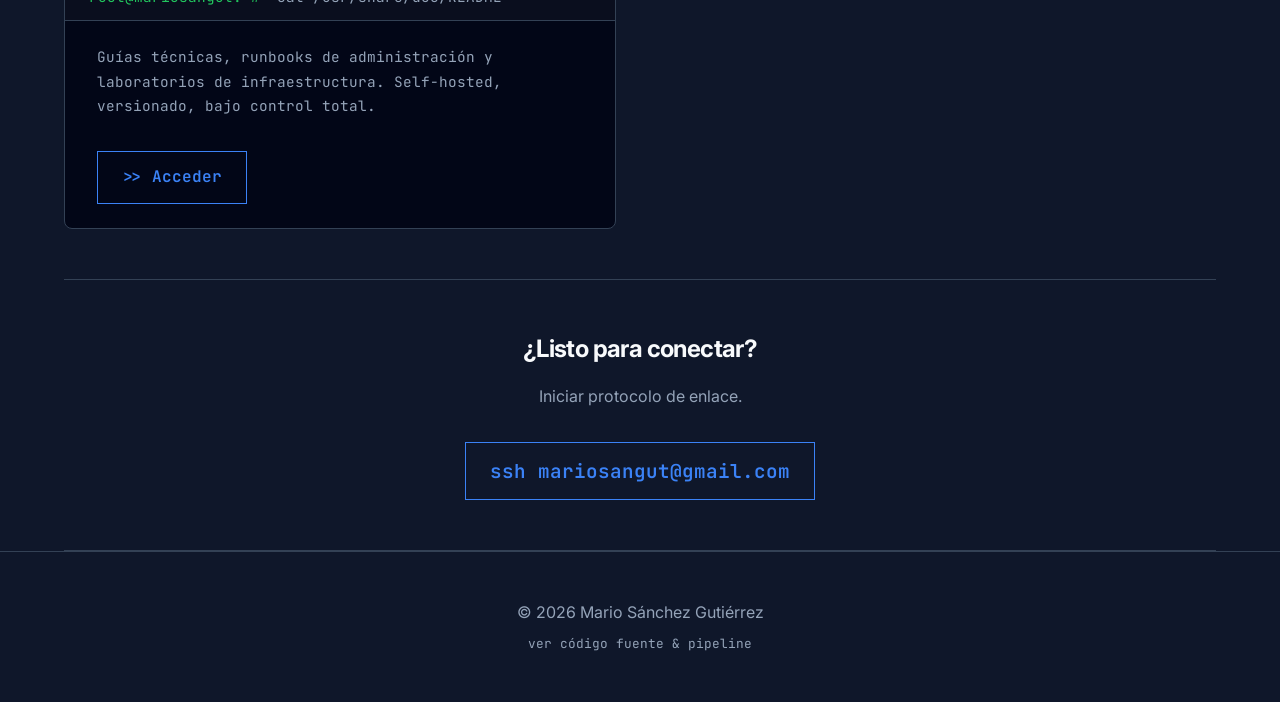
==== commit 55b8652b: "refactor: format HTML meta tags and clean up setup.yml script" ====
--- a/src/index.html
+++ b/src/index.html
@@ -5,14 +5,17 @@
     <meta charset="UTF-8">
     <meta name="viewport" content="width=device-width, initial-scale=1.0">
     <title>Mario Sánchez | Infrastructure & DevOps Engineer</title>
-    <meta name="description" content="Administrador de sistemas en formación con interés en la cultura DevOps. Me centro en la automatización de despliegues, la gestión declarativa de servicios e infraestructura como código. Este espacio es mi porfolio y bloc de notas técnico.">
+    <meta name="description"
+        content="Administrador de sistemas en formación con interés en la cultura DevOps. Me centro en la automatización de despliegues, la gestión declarativa de servicios e infraestructura como código. Este espacio es mi porfolio y bloc de notas técnico.">
 
     <!-- Favicon -->
-    <link rel="icon" href="data:image/svg+xml,<svg xmlns='http://www.w3.org/2000/svg' viewBox='0 0 100 100'><rect width='100' height='100' rx='12' fill='%230f172a'/><text x='22' y='75' font-size='70' fill='%2322c55e' font-family='monospace' font-weight='bold'>$</text></svg>">
+    <link rel="icon"
+        href="data:image/svg+xml,<svg xmlns='http://www.w3.org/2000/svg' viewBox='0 0 100 100'><rect width='100' height='100' rx='12' fill='%230f172a'/><text x='22' y='75' font-size='70' fill='%2322c55e' font-family='monospace' font-weight='bold'>$</text></svg>">
 
     <!-- Open Graph -->
     <meta property="og:title" content="Mario Sánchez | Infrastructure & DevOps Engineer">
-    <meta property="og:description" content="Administrador de sistemas en formación con interés en la cultura DevOps. Me centro en la automatización de despliegues, la gestión declarativa de servicios e infraestructura como código. Este espacio es mi porfolio y bloc de notas técnico.">
+    <meta property="og:description"
+        content="Administrador de sistemas en formación con interés en la cultura DevOps. Me centro en la automatización de despliegues, la gestión declarativa de servicios e infraestructura como código. Este espacio es mi porfolio y bloc de notas técnico.">
     <meta property="og:url" content="https://www.mariosangut.com">
     <meta property="og:type" content="website">
     <meta property="og:image" content="https://www.mariosangut.com/logo.png">
@@ -20,18 +23,20 @@
     <!-- Twitter Card -->
     <meta name="twitter:card" content="summary">
     <meta name="twitter:title" content="Mario Sánchez | Infrastructure & DevOps Engineer">
-    <meta name="twitter:description" content="Administrador de sistemas en formación con interés en la cultura DevOps. Me centro en la automatización de despliegues, la gestión declarativa de servicios e infraestructura como código. Este espacio es mi porfolio y bloc de notas técnico.">
+    <meta name="twitter:description"
+        content="Administrador de sistemas en formación con interés en la cultura DevOps. Me centro en la automatización de despliegues, la gestión declarativa de servicios e infraestructura como código. Este espacio es mi porfolio y bloc de notas técnico.">
     <meta name="twitter:image" content="https://www.mariosangut.com/logo.png">
 
     <!-- Google Fonts -->
     <link rel="preconnect" href="https://fonts.googleapis.com">
     <link rel="preconnect" href="https://fonts.gstatic.com" crossorigin>
-    <link href="https://fonts.googleapis.com/css2?family=Inter:wght@400;600;700&family=JetBrains+Mono:wght@400;700&display=swap" rel="stylesheet">
+    <link
+        href="https://fonts.googleapis.com/css2?family=Inter:wght@400;600;700&family=JetBrains+Mono:wght@400;700&display=swap"
+        rel="stylesheet">
     <link rel="stylesheet" href="styles.css">
 </head>
 
 <body>
-
     <nav class="navbar">
         <div class="container">
             <ul class="nav-links">
@@ -69,10 +74,14 @@
 
             <p class="text-muted" style="max-width: 600px; margin: 0 auto 1.5rem;">
                 <span class="lang-es">
-                    Administrador de sistemas en formación con interés en la cultura DevOps. Me centro en la automatización de despliegues, la gestión declarativa de servicios e infraestructura como código. Este espacio es mi porfolio y bloc de notas técnico.
+                    Administrador de sistemas en formación con interés en la cultura DevOps. Me centro en la
+                    automatización de despliegues, la gestión declarativa de servicios e infraestructura como código.
+                    Este espacio es mi porfolio y bloc de notas técnico.
                 </span>
                 <span class="lang-en">
-                    Systems administrator in training with an interest in DevOps culture. I focus on deployment automation, declarative service management, and infrastructure as code. This space is my portfolio and technical notebook.
+                    Systems administrator in training with an interest in DevOps culture. I focus on deployment
+                    automation, declarative service management, and infrastructure as code. This space is my portfolio
+                    and technical notebook.
                 </span>
             </p>
 
@@ -117,7 +126,8 @@
 
                 <div class="skills-row">
                     <span class="skills-cat">// NetSec Ops</span>
-                    <span class="skills-list">OpenVPN / WireGuard · iptables / UFW · Wireshark · Nmap · Switching / VLANs</span>
+                    <span class="skills-list">OpenVPN / WireGuard · iptables / UFW · Wireshark · Nmap · Switching /
+                        VLANs</span>
                 </div>
 
             </div>
@@ -143,8 +153,10 @@
                             <span class="lang-en">Problem:</span>
                         </span>
                         <span>
-                            <span class="lang-es">Despliegues manuales lentos y error-prone para un site estático en producción.</span>
-                            <span class="lang-en">Slow, error-prone manual deploys for a static site running in production.</span>
+                            <span class="lang-es">Despliegues manuales lentos y error-prone para un site estático en
+                                producción.</span>
+                            <span class="lang-en">Slow, error-prone manual deploys for a static site running in
+                                production.</span>
                         </span>
                     </div>
                     <div class="log-entry">
@@ -153,8 +165,10 @@
                             <span class="lang-en">Arch.:</span>
                         </span>
                         <span>
-                            <span class="lang-es">Git push → GitHub Actions → Docker build → GHCR (tagged por SHA) → SSH al VPS → docker-compose pull + up.</span>
-                            <span class="lang-en">Git push → GitHub Actions → Docker build → GHCR (SHA-tagged) → SSH to VPS → docker-compose pull + up.</span>
+                            <span class="lang-es">Git push → GitHub Actions → Docker build → GHCR (tagged por SHA) → SSH
+                                al VPS → docker-compose pull + up.</span>
+                            <span class="lang-en">Git push → GitHub Actions → Docker build → GHCR (SHA-tagged) → SSH to
+                                VPS → docker-compose pull + up.</span>
                         </span>
                     </div>
                     <div class="log-entry">
@@ -167,15 +181,19 @@
                             <span class="lang-en">Result:</span>
                         </span>
                         <span>
-                            <span class="lang-es">Deploy completo en &lt;2 min. Zero-downtime. Historial inmutable de releases por commit SHA. 100% declarativo en git.</span>
-                            <span class="lang-en">Full deploy in &lt;2 min. Zero-downtime. Immutable release history by commit SHA. 100% git-declarative.</span>
+                            <span class="lang-es">Deploy completo en &lt;2 min. Zero-downtime. Historial inmutable de
+                                releases por commit SHA. 100% declarativo en git.</span>
+                            <span class="lang-en">Full deploy in &lt;2 min. Zero-downtime. Immutable release history by
+                                commit SHA. 100% git-declarative.</span>
                         </span>
                     </div>
                     <div style="display: flex; gap: 1rem; flex-wrap: wrap; margin-top: 0.75rem;">
-                        <a href="https://github.com/mariosangut/www.mariosangut.com" target="_blank" rel="noopener noreferrer" class="log-link" style="margin-top: 0;">
+                        <a href="https://github.com/mariosangut/www.mariosangut.com" target="_blank"
+                            rel="noopener noreferrer" class="log-link" style="margin-top: 0;">
                             >> github/portfolio
                         </a>
-                        <a href="https://github.com/mariosangut/www.mariosangut.com/blob/main/.github/workflows/setup.yml" target="_blank" rel="noopener noreferrer" class="log-link" style="margin-top: 0;">
+                        <a href="https://github.com/mariosangut/www.mariosangut.com/blob/main/.github/workflows/setup.yml"
+                            target="_blank" rel="noopener noreferrer" class="log-link" style="margin-top: 0;">
                             >> ver_pipeline
                         </a>
                     </div>
@@ -194,8 +212,10 @@
                             <span class="lang-en">Problem:</span>
                         </span>
                         <span>
-                            <span class="lang-es">Centralizar guías técnicas y runbooks sin depender de plataformas de terceros ni perder ownership de los datos.</span>
-                            <span class="lang-en">Centralizing technical guides and runbooks without relying on third-party platforms or losing data ownership.</span>
+                            <span class="lang-es">Centralizar guías técnicas y runbooks sin depender de plataformas de
+                                terceros ni perder ownership de los datos.</span>
+                            <span class="lang-en">Centralizing technical guides and runbooks without relying on
+                                third-party platforms or losing data ownership.</span>
                         </span>
                     </div>
                     <div class="log-entry">
@@ -204,8 +224,10 @@
                             <span class="lang-en">Arch.:</span>
                         </span>
                         <span>
-                            <span class="lang-es">Instancia self-hosted en el mismo VPS, containerizada con Docker y expuesta vía proxy inverso declarativo.</span>
-                            <span class="lang-en">Self-hosted instance on the same VPS, containerized with Docker and exposed via a declarative reverse proxy.</span>
+                            <span class="lang-es">Instancia self-hosted en el mismo VPS, containerizada con Docker y
+                                expuesta vía proxy inverso declarativo.</span>
+                            <span class="lang-en">Self-hosted instance on the same VPS, containerized with Docker and
+                                exposed via a declarative reverse proxy.</span>
                         </span>
                     </div>
                     <div class="log-entry">
@@ -218,12 +240,15 @@
                             <span class="lang-en">Result:</span>
                         </span>
                         <span>
-                            <span class="lang-es">Base de conocimiento técnica pública, auto-alojada, bajo control total.</span>
-                            <span class="lang-en">Public technical knowledge base, self-hosted, under full control.</span>
+                            <span class="lang-es">Base de conocimiento técnica pública, auto-alojada, bajo control
+                                total.</span>
+                            <span class="lang-en">Public technical knowledge base, self-hosted, under full
+                                control.</span>
                         </span>
                     </div>
                     <div style="margin-top: 0.75rem;">
-                        <a href="https://docs.mariosangut.com" target="_blank" rel="noopener noreferrer" class="log-link" style="margin-top: 0;">
+                        <a href="https://docs.mariosangut.com" target="_blank" rel="noopener noreferrer"
+                            class="log-link" style="margin-top: 0;">
                             >> docs.mariosangut.com
                         </a>
                     </div>
@@ -263,10 +288,16 @@
                                 <span class="lang-en">Feb 2026 - May 2026 | Granada, Spain</span>
                             </span>
                             <ul style="padding-left: 1.2rem; font-size: 0.9rem; color: var(--text-muted);">
-                                <li class="lang-es">Implementé pipelines de CI/CD con GitHub Actions para automatizar builds y despliegues de aplicaciones en contenedores Docker, reduciendo el tiempo de entrega manual.</li>
-                                <li class="lang-en">Built CI/CD pipelines with GitHub Actions to automate builds and deployments of Dockerized applications, eliminating manual delivery steps.</li>
-                                <li class="lang-es">Trabajé con orquestación de contenedores en entornos Kubernetes, adquiriendo nociones de gestión de pods, servicios y despliegues declarativos.</li>
-                                <li class="lang-en">Worked with container orchestration in Kubernetes environments, gaining hands-on knowledge of pod management, services, and declarative deployments.</li>
+                                <li class="lang-es">Implementé pipelines de CI/CD con GitHub Actions para automatizar
+                                    builds y despliegues de aplicaciones en contenedores Docker, reduciendo el tiempo de
+                                    entrega manual.</li>
+                                <li class="lang-en">Built CI/CD pipelines with GitHub Actions to automate builds and
+                                    deployments of Dockerized applications, eliminating manual delivery steps.</li>
+                                <li class="lang-es">Trabajé con orquestación de contenedores en entornos Kubernetes,
+                                    adquiriendo nociones de gestión de pods, servicios y despliegues declarativos.</li>
+                                <li class="lang-en">Worked with container orchestration in Kubernetes environments,
+                                    gaining hands-on knowledge of pod management, services, and declarative deployments.
+                                </li>
                             </ul>
                         </div>
                     </div>
@@ -286,10 +317,16 @@
                                 <span class="lang-en">Jul 2025 - Aug 2025 | Almería, Spain</span>
                             </span>
                             <ul style="padding-left: 1.2rem; font-size: 0.9rem; color: var(--text-muted);">
-                                <li class="lang-es">Desplegué y comisioné nodos WiMAX en zonas rurales, reduciendo el tiempo de aprovisionamiento por nodo mediante scripts de configuración automatizada.</li>
-                                <li class="lang-en">Deployed and commissioned WiMAX nodes across rural sites, cutting per-node provisioning time through automated configuration scripts.</li>
-                                <li class="lang-es">Diseñé y configuré enlaces PTP/PTMP en entornos last-mile, garantizando conectividad estable para infraestructura crítica de telecomunicaciones.</li>
-                                <li class="lang-en">Engineered PTP/PTMP radio links in last-mile environments, ensuring stable throughput for critical telecoms infrastructure.</li>
+                                <li class="lang-es">Desplegué y comisioné nodos WiMAX en zonas rurales, reduciendo el
+                                    tiempo de aprovisionamiento por nodo mediante scripts de configuración automatizada.
+                                </li>
+                                <li class="lang-en">Deployed and commissioned WiMAX nodes across rural sites, cutting
+                                    per-node provisioning time through automated configuration scripts.</li>
+                                <li class="lang-es">Diseñé y configuré enlaces PTP/PTMP en entornos last-mile,
+                                    garantizando conectividad estable para infraestructura crítica de
+                                    telecomunicaciones.</li>
+                                <li class="lang-en">Engineered PTP/PTMP radio links in last-mile environments, ensuring
+                                    stable throughput for critical telecoms infrastructure.</li>
                             </ul>
                         </div>
                     </div>
@@ -309,10 +346,16 @@
                                 <span class="lang-en">May 2025 | Granada, Spain</span>
                             </span>
                             <ul style="padding-left: 1.2rem; font-size: 0.9rem; color: var(--text-muted);">
-                                <li class="lang-es">Ejecuté la migración y actualización de estaciones Windows en múltiples departamentos, coordinando el rollout para minimizar la interrupción del servicio.</li>
-                                <li class="lang-en">Executed Windows workstation migration across multiple departments, coordinating the rollout to minimize service disruption.</li>
-                                <li class="lang-es">Diagnostiqué y resolví incidencias de hardware, red y sistema operativo, reduciendo tiempos de respuesta mediante procedimientos de triaje estructurados.</li>
-                                <li class="lang-en">Diagnosed and resolved hardware, network, and OS-level incidents, reducing response times through structured triage procedures.</li>
+                                <li class="lang-es">Ejecuté la migración y actualización de estaciones Windows en
+                                    múltiples departamentos, coordinando el rollout para minimizar la interrupción del
+                                    servicio.</li>
+                                <li class="lang-en">Executed Windows workstation migration across multiple departments,
+                                    coordinating the rollout to minimize service disruption.</li>
+                                <li class="lang-es">Diagnostiqué y resolví incidencias de hardware, red y sistema
+                                    operativo, reduciendo tiempos de respuesta mediante procedimientos de triaje
+                                    estructurados.</li>
+                                <li class="lang-en">Diagnosed and resolved hardware, network, and OS-level incidents,
+                                    reducing response times through structured triage procedures.</li>
                             </ul>
                         </div>
                     </div>
@@ -334,7 +377,8 @@
                             <ul style="padding-left: 1.2rem; font-size: 0.9rem; color: var(--text-muted);">
                                 <li class="lang-es">Mantuve sistemas automatizados, minimizando paradas.</li>
                                 <li class="lang-en">Maintained automated systems, minimizing downtime.</li>
-                                <li class="lang-es">Diagnostiqué fallos críticos, resolviendo incidencias rápidamente.</li>
+                                <li class="lang-es">Diagnostiqué fallos críticos, resolviendo incidencias rápidamente.
+                                </li>
                                 <li class="lang-en">Diagnosed critical failures, resolving incidents quickly.</li>
                             </ul>
                         </div>
@@ -349,27 +393,29 @@
                     <span class="lang-en">Academic History</span>
                 </h2>
                 <div class="pipeline-container">
-                    <div class="pipeline-node status-current">
-                        <div class="pipeline-marker">➜</div>
+                    <div class="pipeline-node status-completed">
+                        <div class="pipeline-marker">✔</div>
                         <div class="pipeline-content">
                             <div class="pipeline-title">
                                 <span>
                                     <span class="lang-es">Grado Superior ASIR</span>
                                     <span class="lang-en">ASIR Degree</span>
                                 </span>
-                                <span class="pipeline-badge badge-loading">
-                                    <span class="lang-es">En Progreso</span>
-                                    <span class="lang-en">In Progress</span>
+                                <span class="pipeline-badge badge-completed">
+                                    <span class="lang-es">Completado</span>
+                                    <span class="lang-en">Completed</span>
                                 </span>
                             </div>
-                            <span class="pipeline-date">
-                                Sep 2024 - Jun 2026
-                                <span class="lang-es">(Previsto)</span>
-                                <span class="lang-en">(Expected)</span>
-                            </span>
+                            <span class="pipeline-date">Sep 2024 - Jun 2026</span>
                             <p style="font-size: 0.9rem; color: var(--text-muted); margin-top: 0.5rem;">
-                                <span class="lang-es">Formación técnica en administración de sistemas Linux y Windows, redes y seguridad. Orientado a entornos cloud, automatización con scripting e infraestructura como código. Base para desarrollar competencias en DevOps y gestión de servicios en producción.</span>
-                                <span class="lang-en">Technical training in Linux and Windows server administration, networking, and security. Focused on cloud environments, scripting automation, and infrastructure-as-code. Foundation for developing DevOps skills and managing production services.</span>
+                                <span class="lang-es">Formación técnica en administración de sistemas Linux y Windows,
+                                    redes y seguridad. Orientado a entornos cloud, automatización con scripting e
+                                    infraestructura como código. Base para desarrollar competencias en DevOps y gestión
+                                    de servicios en producción.</span>
+                                <span class="lang-en">Technical training in Linux and Windows server administration,
+                                    networking, and security. Focused on cloud environments, scripting automation, and
+                                    infrastructure-as-code. Foundation for developing DevOps skills and managing
+                                    production services.</span>
                             </p>
                         </div>
                     </div>
@@ -389,8 +435,10 @@
                             </div>
                             <span class="pipeline-date">Sep 2022 - Jun 2024</span>
                             <p class="text-muted" style="font-size: 0.9rem; margin-bottom: 0;">
-                                <span class="lang-es">Formación en arquitectura de hardware, protocolos de red y administración de Windows Server.</span>
-                                <span class="lang-en">Training in hardware architecture, networking protocols, and Windows Server administration.</span>
+                                <span class="lang-es">Formación en arquitectura de hardware, protocolos de red y
+                                    administración de Windows Server.</span>
+                                <span class="lang-en">Training in hardware architecture, networking protocols, and
+                                    Windows Server administration.</span>
                                 <strong>
                                     <span class="lang-es">Resultado:</span>
                                     <span class="lang-en">Result:</span>
@@ -419,10 +467,13 @@
                     </div>
                     <div class="docs-terminal-body">
                         <p>
-                            <span class="lang-es">Guías técnicas, runbooks de administración y laboratorios de infraestructura. Self-hosted, versionado, bajo control total.</span>
-                            <span class="lang-en">Technical guides, sysadmin runbooks, and infrastructure labs. Self-hosted, versioned, fully owned.</span>
+                            <span class="lang-es">Guías técnicas, runbooks de administración y laboratorios de
+                                infraestructura. Self-hosted, versionado, bajo control total.</span>
+                            <span class="lang-en">Technical guides, sysadmin runbooks, and infrastructure labs.
+                                Self-hosted, versioned, fully owned.</span>
                         </p>
-                        <a href="https://docs.mariosangut.com" target="_blank" rel="noopener noreferrer" class="btn-terminal" style="white-space: nowrap;">
+                        <a href="https://docs.mariosangut.com" target="_blank" rel="noopener noreferrer"
+                            class="btn-terminal" style="white-space: nowrap;">
                             <span class="lang-es">>> Acceder</span>
                             <span class="lang-en">>> Access</span>
                         </a>
@@ -467,7 +518,9 @@
         <div class="container">
             <p class="text-muted">&copy; 2026 Mario Sánchez Gutiérrez</p>
             <p style="font-size: 0.8rem; margin-top: 0.5rem;">
-                <a href="https://github.com/mariosangut/portfolio/blob/main/.github/workflows/setup.yml" target="_blank" rel="noopener noreferrer" style="color: var(--text-muted); font-family: var(--font-mono);">
+                <a href="https://github.com/mariosangut/www.mariosangut.com/blob/main/.github/workflows/setup.yml"
+                    target="_blank" rel="noopener noreferrer"
+                    style="color: var(--text-muted); font-family: var(--font-mono);">
                     <span class="lang-es">ver código fuente &amp; pipeline</span>
                     <span class="lang-en">source code &amp; pipeline</span>
                 </a>
@@ -518,4 +571,4 @@
     </script>
 </body>
 
-</html>
+</html>
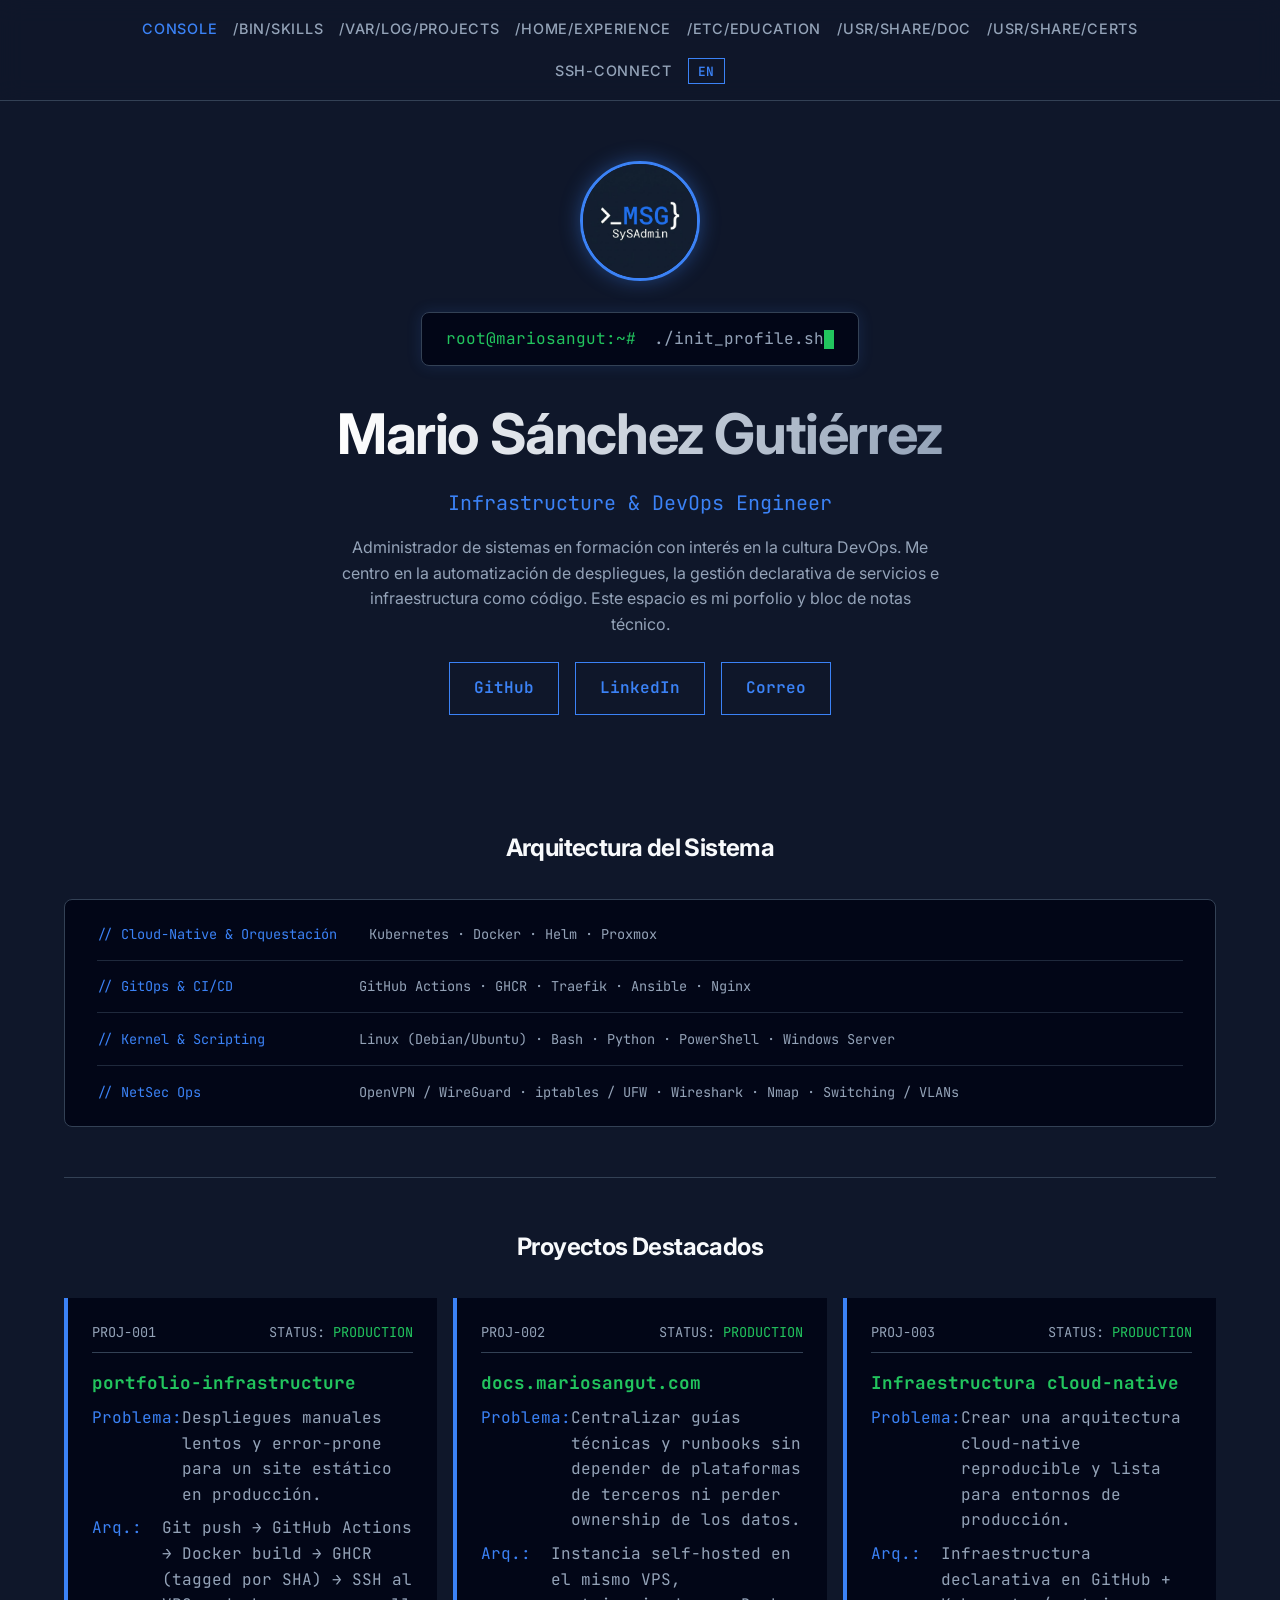
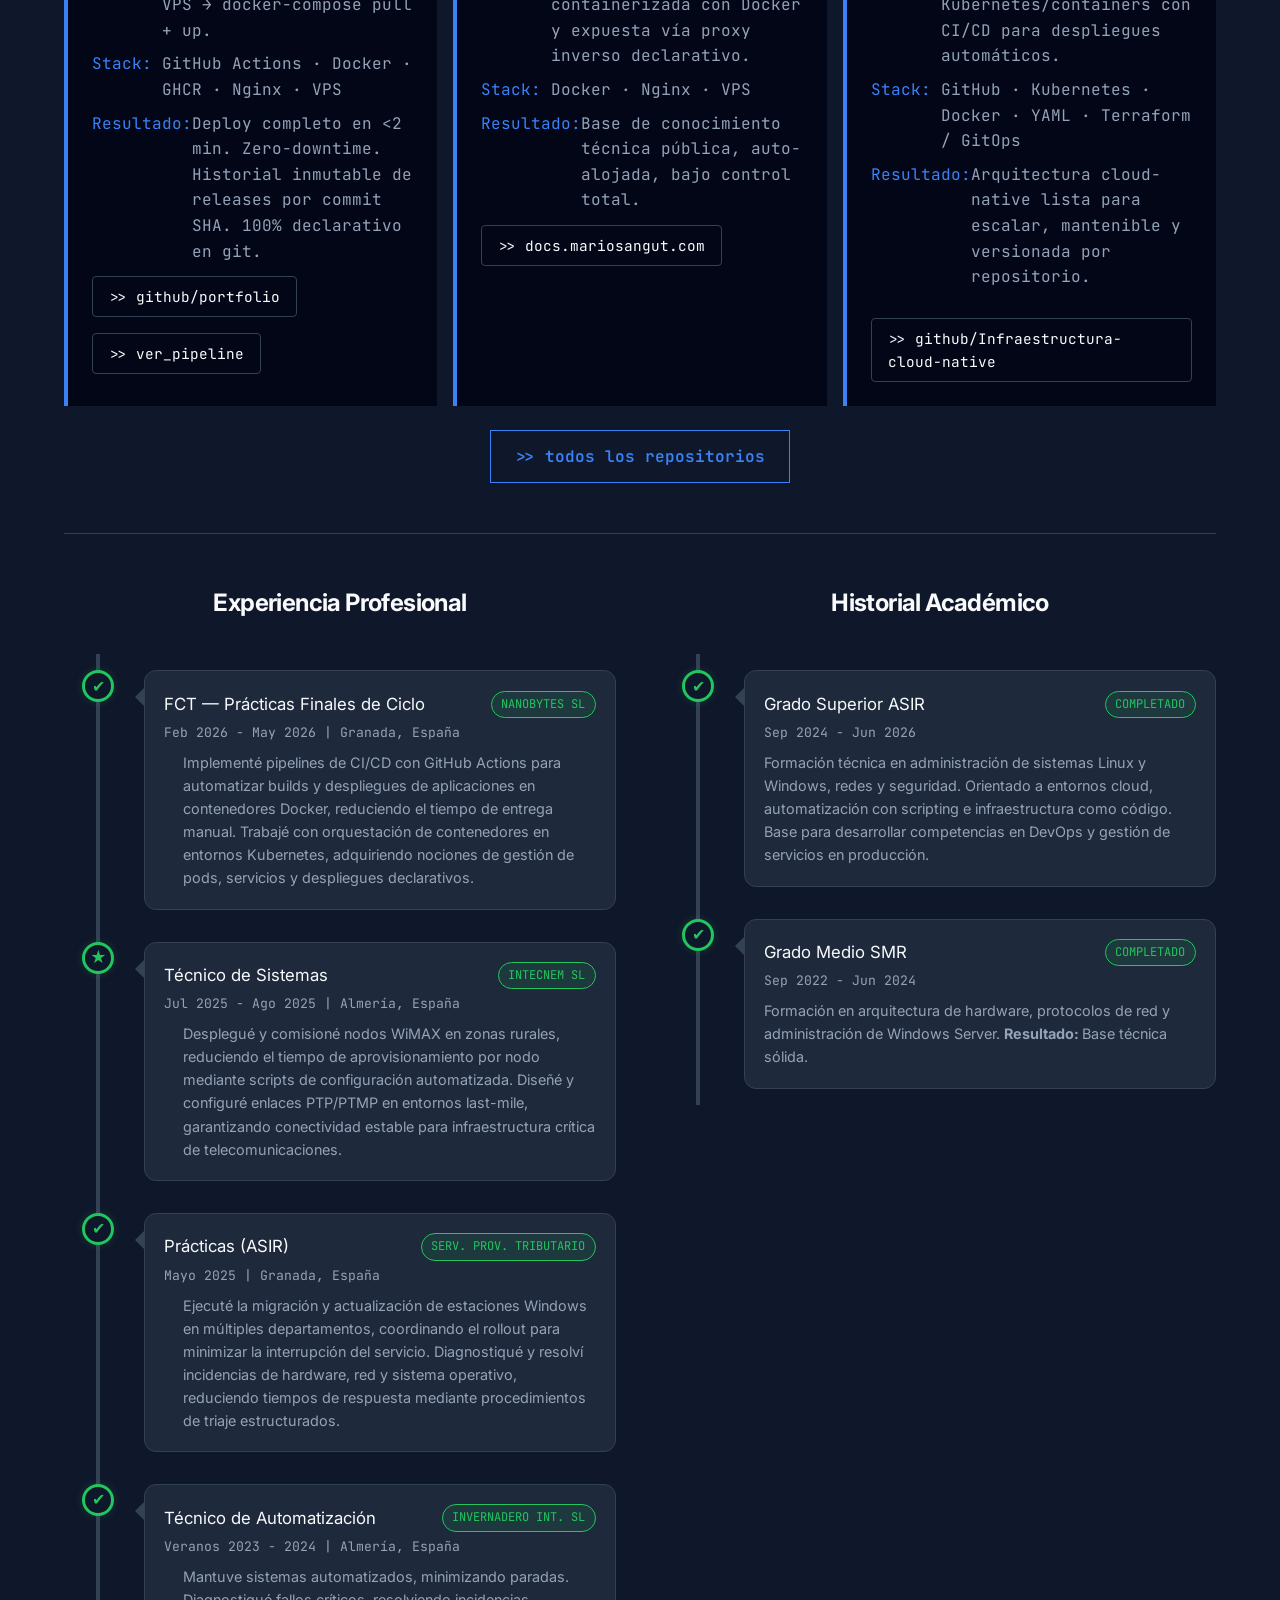
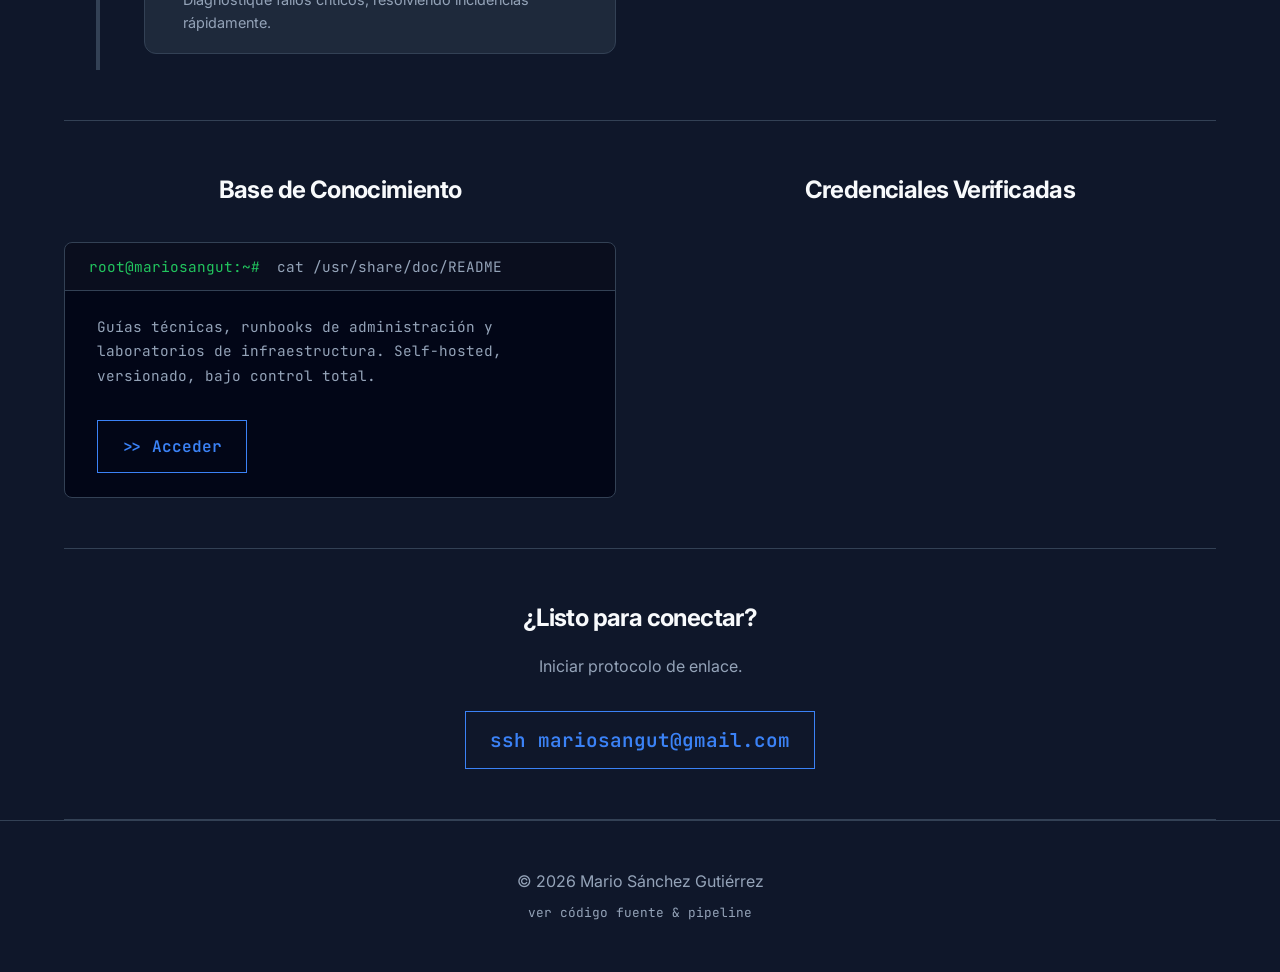
==== commit e7854155: "feat: add project log card for cloud-native infrastructure details" ====
--- a/src/index.html
+++ b/src/index.html
@@ -254,6 +254,60 @@
                     </div>
                 </div>
 
+                <div class="log-card">
+                    <div class="log-header">
+                        <span>PROJ-003</span>
+                        <span>STATUS: <span style="color: var(--accent-success);">PRODUCTION</span></span>
+                    </div>
+                    <div class="log-title">Infraestructura cloud-native</div>
+                    <div class="log-entry">
+                        <span class="label">
+                            <span class="lang-es">Problema:</span>
+                            <span class="lang-en">Problem:</span>
+                        </span>
+                        <span>
+                            <span class="lang-es">Crear una arquitectura cloud-native reproducible y lista para entornos
+                                de producción.</span>
+                            <span class="lang-en">Build a reproducible cloud-native architecture ready for production
+                                environments.</span>
+                        </span>
+                    </div>
+                    <div class="log-entry">
+                        <span class="label">
+                            <span class="lang-es">Arq.:</span>
+                            <span class="lang-en">Arch.:</span>
+                        </span>
+                        <span>
+                            <span class="lang-es">Infraestructura declarativa en GitHub + Kubernetes/containers con
+                                CI/CD para despliegues automáticos.</span>
+                            <span class="lang-en">Declarative infrastructure in GitHub + Kubernetes/containers with
+                                CI/CD for automated deployments.</span>
+                        </span>
+                    </div>
+                    <div class="log-entry">
+                        <span class="label">Stack:</span>
+                        <span>GitHub · Kubernetes · Docker · YAML · Terraform / GitOps</span>
+                    </div>
+                    <div class="log-entry">
+                        <span class="label">
+                            <span class="lang-es">Resultado:</span>
+                            <span class="lang-en">Result:</span>
+                        </span>
+                        <span>
+                            <span class="lang-es">Arquitectura cloud-native lista para escalar, mantenible y versionada
+                                por repositorio.</span>
+                            <span class="lang-en">Cloud-native architecture ready to scale, maintainable and versioned
+                                by repository.</span>
+                        </span>
+                    </div>
+                    <div style="margin-top: 0.75rem; display: flex; gap: 1rem; flex-wrap: wrap;">
+                        <a href="https://github.com/mariosangut/Infraestructura-cloud-native" target="_blank"
+                            rel="noopener noreferrer" class="log-link">
+                            >> github/Infraestructura-cloud-native
+                        </a>
+                    </div>
+                </div>
+
             </div>
             <div style="text-align: center; margin-top: 1.5rem;">
                 <a href="https://github.com/mariosangut" target="_blank" rel="noopener noreferrer" class="btn-terminal">
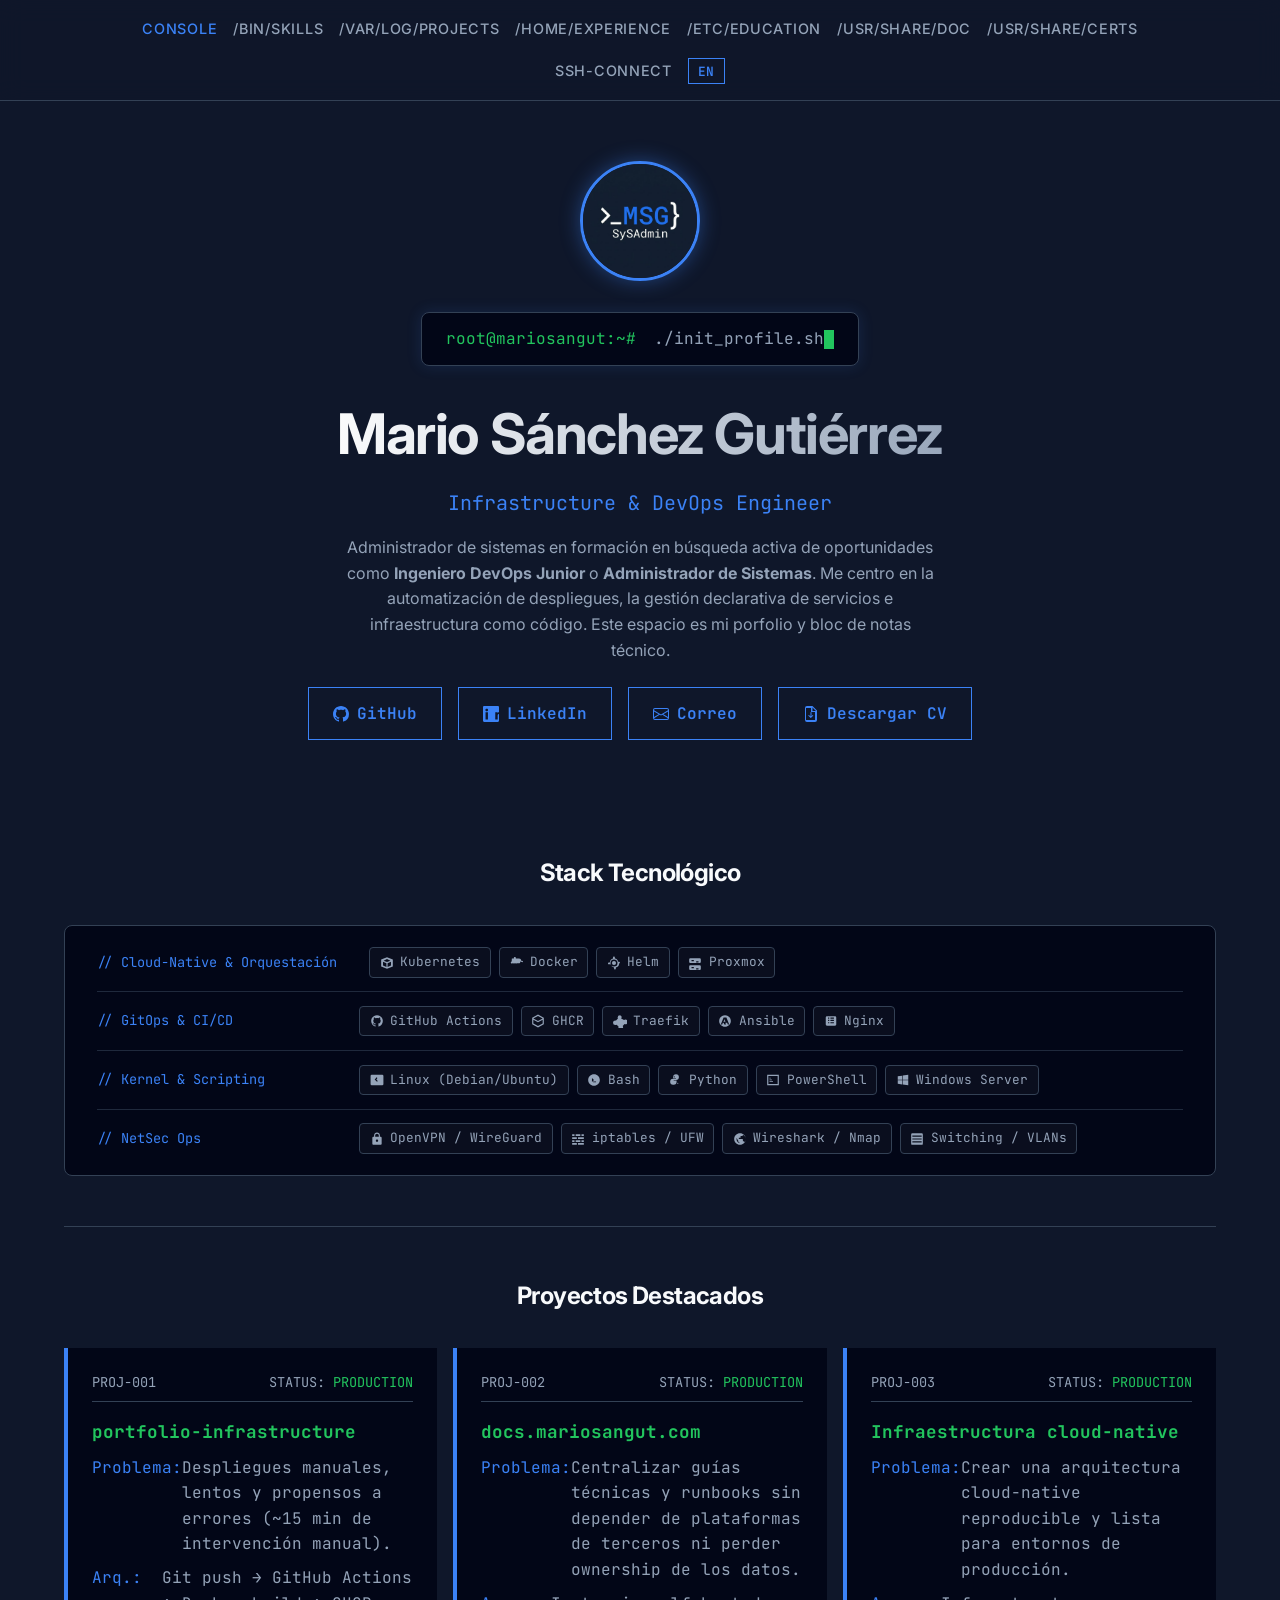
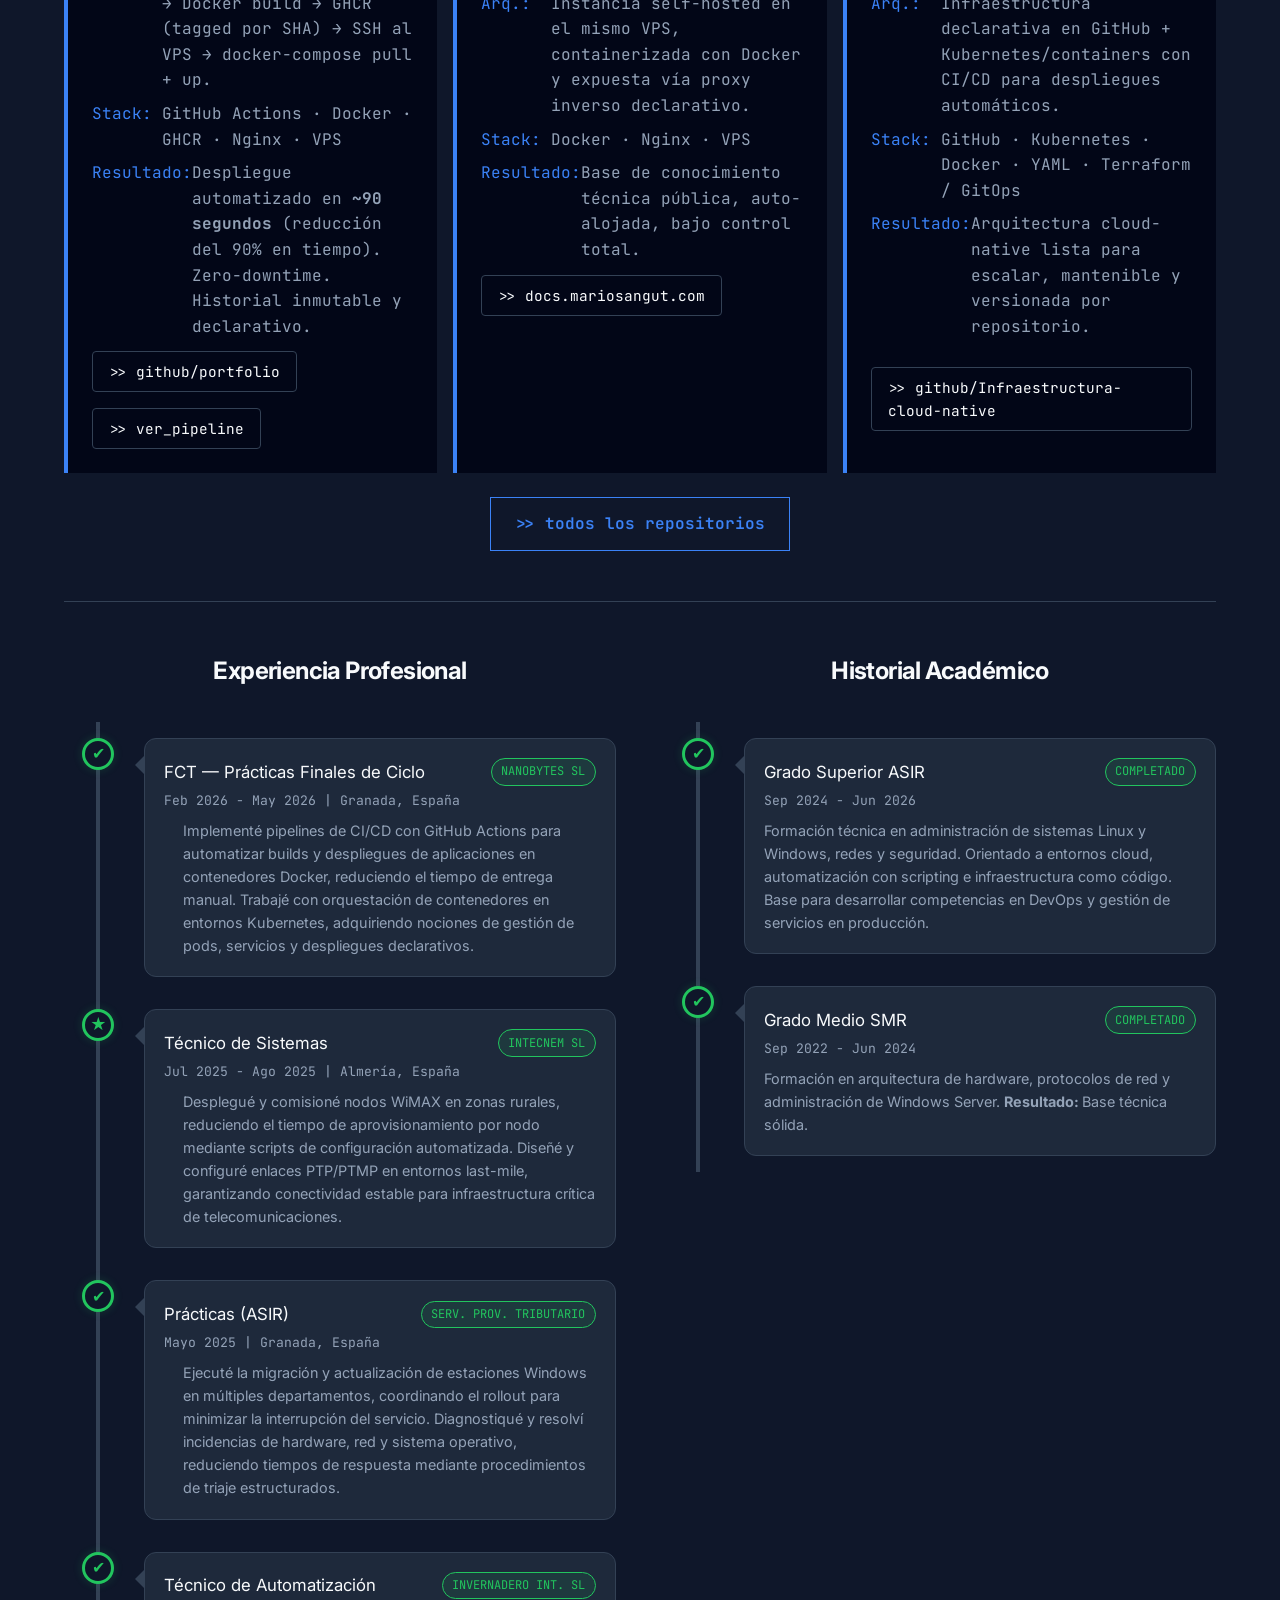
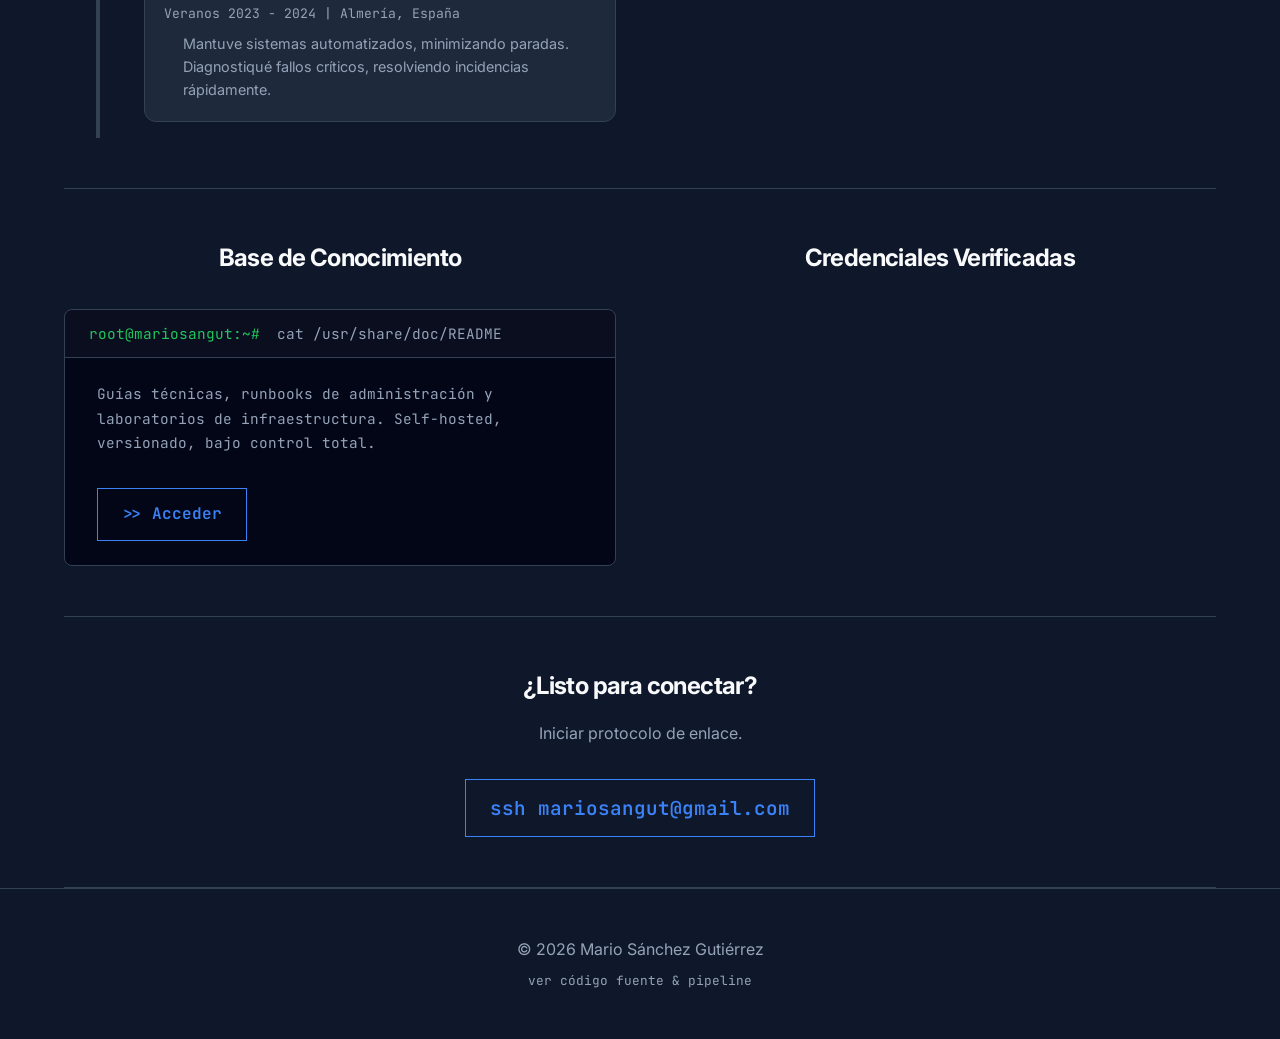
==== commit adc58e97: "Refactor code structure for improved readability and maintainability" ====
--- a/src/index.html
+++ b/src/index.html
@@ -74,23 +74,35 @@
 
             <p class="text-muted" style="max-width: 600px; margin: 0 auto 1.5rem;">
                 <span class="lang-es">
-                    Administrador de sistemas en formación con interés en la cultura DevOps. Me centro en la
-                    automatización de despliegues, la gestión declarativa de servicios e infraestructura como código.
-                    Este espacio es mi porfolio y bloc de notas técnico.
+                    Administrador de sistemas en formación en búsqueda activa de oportunidades como <strong>Ingeniero DevOps Junior</strong> o <strong>Administrador de Sistemas</strong>. Me centro en la automatización de despliegues, la gestión declarativa de servicios e infraestructura como código. Este espacio es mi porfolio y bloc de notas técnico.
                 </span>
                 <span class="lang-en">
-                    Systems administrator in training with an interest in DevOps culture. I focus on deployment
-                    automation, declarative service management, and infrastructure as code. This space is my portfolio
-                    and technical notebook.
+                    Systems administrator in training actively seeking opportunities as a <strong>Junior DevOps Engineer</strong> or <strong>Systems Administrator</strong>. I focus on deployment automation, declarative service management, and infrastructure as code. This space is my portfolio and technical notebook.
                 </span>
             </p>
 
             <div class="social-btns">
-                <a href="https://github.com/mariosangut" target="_blank" class="btn-terminal">GitHub</a>
-                <a href="https://www.linkedin.com/in/mariosangut" target="_blank" class="btn-terminal">LinkedIn</a>
+                <a href="https://github.com/mariosangut" target="_blank" class="btn-terminal">
+                    <svg viewBox="0 0 16 16" width="16" height="16"><path fill-rule="evenodd" d="M8 0C3.58 0 0 3.58 0 8c0 3.54 2.29 6.53 5.47 7.59.4.07.55-.17.55-.38 0-.19-.01-.82-.01-1.49-2.01.37-2.53-.49-2.69-.94-.09-.23-.48-.94-.82-1.13-.28-.15-.68-.52-.01-.53.63-.01 1.08.58 1.23.82.72 1.21 1.87.87 2.33.66.07-.52.28-.87.51-1.07-1.78-.2-3.64-.89-3.64-3.95 0-.87.31-1.59.82-2.15-.08-.2-.36-1.02.08-2.12 0 0 .67-.21 2.2.82.64-.18 1.32-.27 2-.27.68 0 1.36.09 2 .27 1.53-1.04 2.2-.82 2.2-.82.44 1.1.16 1.92.08 2.12.51.56.82 1.27.82 2.15 0 3.07-1.87 3.75-3.65 3.95.29.25.54.73.54 1.48 0 1.07-.01 1.93-.01 2.2 0 .21.15.46.55.38A8.013 8.013 0 0016 8c0-4.42-3.58-8-8-8z" fill="currentColor"/></svg>
+                    <span>GitHub</span>
+                </a>
+                <a href="https://www.linkedin.com/in/mariosangut" target="_blank" class="btn-terminal">
+                    <svg viewBox="0 0 16 16" width="16" height="16"><path d="M0 1.146C0 .513.526 0 1.175 0h13.65C15.474 0 16 .513 16 1.146v13.708c0 .633-.526 1.146-1.175 1.146H1.175C.526 16 0 15.487 0 14.854V1.146zm4.943 12.248V6.169H2.542v7.225h2.401zm-1.2-8.212c.837 0 1.358-.554 1.358-1.248-.015-.709-.52-1.248-1.342-1.248-.822 0-1.359.54-1.359 1.248 0 .694.521 1.248 1.327 1.248h.016zm10.934 8.212V9.359c0-.216.016-.432.08-.586.173-.431.568-.878 1.232-.878.869 0 1.216.662 1.216 1.634v3.865h2.401V9.25c0-2.22-1.184-3.252-2.764-3.252-1.274 0-1.845.7-2.165 1.193v.025h-.016a5.54 5.54 0 01.016-.025V6.169h-2.4c.03.678 0 7.225 0 7.225h2.4z" fill="currentColor"/></svg>
+                    <span>LinkedIn</span>
+                </a>
                 <a href="mailto:mariosangut@gmail.com" class="btn-terminal">
-                    <span class="lang-es">Correo</span>
-                    <span class="lang-en">Email</span>
+                    <svg viewBox="0 0 16 16" width="16" height="16"><path d="M0 4a2 2 0 0 1 2-2h12a2 2 0 0 1 2 2v8a2 2 0 0 1-2 2H2a2 2 0 0 1-2-2V4zm2-1a1 1 0 0 0-1 1v.217l7 4.2 7-4.2V4a1 1 0 0 0-1-1H2zm13 2.383-4.708 2.825L15 11.105V5.383zm-.034 6.876-5.64-3.471L8 9.583l-1.326-.795-5.64 3.47A1 1 0 0 0 2 13h12a1 1 0 0 0 .966-.741zM1 11.105l4.708-2.897L1 5.383v5.722z" fill="currentColor"/></svg>
+                    <span>
+                        <span class="lang-es">Correo</span>
+                        <span class="lang-en">Email</span>
+                    </span>
+                </a>
+                <a href="cv.pdf" download="CV_Mario_Sanchez.pdf" class="btn-terminal">
+                    <svg viewBox="0 0 16 16" width="16" height="16"><path d="M8.5 6.5a.5.5 0 0 0-1 0v3.793L6.146 9.146a.5.5 0 1 0-.708.708l2 2a.5.5 0 0 0 .708 0l2-2a.5.5 0 0 0-.708-.708L8.5 10.293V6.5z" fill="currentColor"/><path d="M14 14V4.5L9.5 0H4a2 2 0 0 0-2 2v12a2 2 0 0 0 2 2h8a2 2 0 0 0 2-2zM9.5 1.5L13 5h-3.5V1.5zM3 2h5v4h4v8H3V2z" fill="currentColor"/></svg>
+                    <span>
+                        <span class="lang-es">Descargar CV</span>
+                        <span class="lang-en">Download CV</span>
+                    </span>
                 </a>
             </div>
         </div>
@@ -101,8 +113,8 @@
         <!-- Skills Section -->
         <section id="stack" class="section">
             <h2 class="section-title text-center">
-                <span class="lang-es">Arquitectura del Sistema</span>
-                <span class="lang-en">System Architecture</span>
+                <span class="lang-es">Stack Tecnológico</span>
+                <span class="lang-en">Technology Stack</span>
             </h2>
             <div class="skills-terminal">
 
@@ -111,23 +123,104 @@
                         <span class="lang-es">// Cloud-Native &amp; Orquestación</span>
                         <span class="lang-en">// Cloud-Native &amp; Orchestration</span>
                     </span>
-                    <span class="skills-list">Kubernetes · Docker · Helm · Proxmox</span>
+                    <span class="skills-list">
+                        <span class="skill-item">
+                            <svg viewBox="0 0 24 24"><path d="M12 2L2 6.18v11.64L12 22l10-4.18V6.18L12 2zm0 3.32L17.84 8l-5.84 2.45L6.16 8 12 5.32zm-6.84 4.5L11 12.3v6.38l-5.84-2.45V9.82zm13.68 0v6.38L13 18.68v-6.38l5.84-2.48z"/></svg>
+                            <span>Kubernetes</span>
+                        </span>
+                        <span class="skill-item">
+                            <svg viewBox="0 0 24 24"><path d="M13.983 11.078c0-.954-.774-1.73-1.73-1.73s-1.73.776-1.73 1.73c0 .956.774 1.73 1.73 1.73s1.73-.774 1.73-1.73zm-3.71 0c0-.954-.774-1.73-1.73-1.73s-1.73.776-1.73 1.73c0 .956.774 1.73 1.73 1.73s1.73-.774 1.73-1.73zm-3.71 0c0-.954-.774-1.73-1.73-1.73s-1.73.776-1.73 1.73c0 .956.774 1.73 1.73 1.73s1.73-.774 1.73-1.73zm1.484-3.71c0-.954-.774-1.73-1.73-1.73s-1.73.776-1.73 1.73c0 .956.774 1.73 1.73 1.73s1.73-.774 1.73-1.73zm3.71 0c0-.954-.774-1.73-1.73-1.73s-1.73.776-1.73 1.73c0 .956.774 1.73 1.73 1.73s1.73-.774 1.73-1.73zm3.71 0c0-.954-.774-1.73-1.73-1.73s-1.73.776-1.73 1.73c0 .956.774 1.73 1.73 1.73s1.73-.774 1.73-1.73zm3.71 0c0-.954-.774-1.73-1.73-1.73s-1.73.776-1.73 1.73c0 .956.774 1.73 1.73 1.73s1.73-.774 1.73-1.73zm-7.42-3.712c0-.954-.774-1.73-1.73-1.73s-1.73.776-1.73 1.73c0 .956.774 1.73 1.73 1.73s1.73-.774 1.73-1.73zm13.14 7.424c-.116-.525-.34-.997-.648-1.393-.306-.395-.693-.728-1.127-.962-.358-.192-.746-.32-1.144-.383-.342-.054-.69-.074-1.036-.062.007-.06.012-.12.012-.182a3.71 3.71 0 00-3.71-3.71H5.163a.371.371 0 00-.371.37v7.424c0 .205.166.371.371.371h12.247c1.025 0 1.856-.83 1.856-1.856 0-.41-.133-.807-.384-1.134a.37.37 0 00.1-.113z" fill="currentColor"/></svg>
+                            <span>Docker</span>
+                        </span>
+                        <span class="skill-item">
+                            <svg viewBox="0 0 24 24"><path d="M12 1a1.5 1.5 0 0 1 1.5 1.5v1.64c2.815.42 5.095 2.7 5.515 5.515h1.64a1.5 1.5 0 0 1 0 3v1.64c-.42 2.815-2.7 5.095-5.515 5.515v1.64a1.5 1.5 0 0 1-3 0v-1.64c-2.815-.42-5.095-2.7-5.515-5.515H3.14a1.5 1.5 0 0 1 0-3h1.64C5.2 6.84 7.48 4.56 10.295 4.14V2.5A1.5 1.5 0 0 1 12 1zm0 5a6 6 0 1 0 0 12 6 6 0 0 0 0-12zm0 2.5a3.5 3.5 0 1 1 0 7 3.5 3.5 0 0 1 0-7z" fill="currentColor"/></svg>
+                            <span>Helm</span>
+                        </span>
+                        <span class="skill-item">
+                            <svg viewBox="0 0 24 24"><path d="M4 4h16a2 2 0 0 1 2 2v4a2 2 0 0 1-2 2H4a2 2 0 0 1-2-2V6a2 2 0 0 1 2-2zm0 12h16a2 2 0 0 1 2 2v4a2 2 0 0 1-2 2H4a2 2 0 0 1-2-2v-4a2 2 0 0 1 2-2zm2-9v2h4V7H6zm0 12v2h4v-2H6zm8-10v2h4V9h-4zm0 12v2h4v-2h-4z" fill="currentColor"/></svg>
+                            <span>Proxmox</span>
+                        </span>
+                    </span>
                 </div>
 
                 <div class="skills-row">
                     <span class="skills-cat">// GitOps &amp; CI/CD</span>
-                    <span class="skills-list">GitHub Actions · GHCR · Traefik · Ansible · Nginx</span>
+                    <span class="skills-list">
+                        <span class="skill-item">
+                            <svg viewBox="0 0 24 24"><path d="M12 2C6.477 2 2 6.477 2 12c0 4.42 2.865 8.166 6.839 9.489.5.092.682-.217.682-.482 0-.237-.008-.866-.013-1.7-2.782.603-3.369-1.34-3.369-1.34-.454-1.156-1.11-1.462-1.11-1.462-.908-.62.069-.608.069-.608 1.003.07 1.531 1.03 1.531 1.03.892 1.529 2.341 1.087 2.91.831.092-.646.35-1.086.636-1.336-2.22-.253-4.555-1.11-4.555-4.943 0-1.091.39-1.984 1.029-2.683-.103-.253-.446-1.27.098-2.647 0 0 .84-.269 2.75 1.025A9.564 9.564 0 0112 6.844c.85.004 1.705.115 2.504.337 1.909-1.294 2.747-1.025 2.747-1.025.546 1.377.203 2.394.1 2.647.64.699 1.028 1.592 1.028 2.683 0 3.842-2.339 4.687-4.566 4.935.359.309.678.919.678 1.852 0 1.336-.012 2.415-.012 2.743 0 .267.18.577.688.48C19.138 20.161 22 16.416 22 12c0-5.523-4.477-10-10-10z" fill="currentColor"/></svg>
+                            <span>GitHub Actions</span>
+                        </span>
+                        <span class="skill-item">
+                            <svg viewBox="0 0 24 24"><path d="M22 6.5V17.5L12 23L2 17.5V6.5L12 1L22 6.5ZM12 3.3L4 7.7L12 12.1L20 7.7L12 3.3ZM20 9.9L12 14.3V20.7L20 16.3V9.9ZM4 9.9V16.3L12 20.7V14.3L4 9.9Z" fill="currentColor"/></svg>
+                            <span>GHCR</span>
+                        </span>
+                        <span class="skill-item">
+                            <svg viewBox="0 0 24 24"><path d="M12 2a4 4 0 0 0-4 4 4 4 0 0 0 .5 1.9l-3.3 3.3a4 4 0 0 0-1.2-.2 4 4 0 0 0-4 4 4 4 0 0 0 4 4 4 4 0 0 0 2.2-.7l3.3 3.3a4 4 0 0 0-.2 1.2 4 4 0 0 0 4 4 4 4 0 0 0 4-4 4 4 0 0 0-.7-2.2l3.3-3.3a4 4 0 0 0 1.2.2 4 4 0 0 0 4-4 4 4 0 0 0-4-4 4 4 0 0 0-2.2.7L13.9 7.9A4 4 0 0 0 12 2z" fill="currentColor"/></svg>
+                            <span>Traefik</span>
+                        </span>
+                        <span class="skill-item">
+                            <svg viewBox="0 0 24 24"><path d="M12 2C6.48 2 2 6.48 2 12s4.48 10 10 10 10-4.48 10-10S17.52 2 12 2zm1.2 16h-2.4l-1.1-3.2H8.3L7.2 18H4.8l4.8-12h4.8l4.8 12h-2.4l-1.1-3.2h-3.1l1.1 3.2zm-2.2-7.8L9.2 13.2h3.6l-1.8-5z" fill="currentColor"/></svg>
+                            <span>Ansible</span>
+                        </span>
+                        <span class="skill-item">
+                            <svg viewBox="0 0 24 24"><path d="M19 4H5a2 2 0 0 0-2 2v12a2 2 0 0 0 2 2h14a2 2 0 0 0 2-2V6a2 2 0 0 0-2-2zM9 16H7v-2h2v2zm0-4H7v-2h2v2zm0-4H7V6h2v2zm8 8h-6v-2h6v2zm0-4h-6v-2h6v2zm0-4h-6V6h6v2z" fill="currentColor"/></svg>
+                            <span>Nginx</span>
+                        </span>
+                    </span>
                 </div>
 
                 <div class="skills-row">
-                    <span class="skills-cat">// Kernel &amp; Scripting</span>
-                    <span class="skills-list">Linux (Debian/Ubuntu) · Bash · Python · PowerShell · Windows Server</span>
+                    <span class="skills-cat">
+                        <span class="lang-es">// Kernel &amp; Scripting</span>
+                        <span class="lang-en">// Kernel &amp; Scripting</span>
+                    </span>
+                    <span class="skills-list">
+                        <span class="skill-item">
+                            <svg viewBox="0 0 24 24"><path d="M3 3h18a2 2 0 0 1 2 2v14a2 2 0 0 1-2 2H3a2 2 0 0 1-2-2V5a2 2 0 0 1 2-2zm9 4l-4 4 4 4 1.4-1.4L10.8 11l1.6-1.6L12 7zm2 7h5v2h-5v-2z" fill="currentColor"/></svg>
+                            <span>Linux (Debian/Ubuntu)</span>
+                        </span>
+                        <span class="skill-item">
+                            <svg viewBox="0 0 24 24"><path d="M12 2C6.48 2 2 6.48 2 12s4.48 10 10 10 10-4.48 10-10S17.52 2 12 2zM8.5 8.5L12 12 8.5 15.5V8.5zm7 7.5h-5v-1.5h5V16z" fill="currentColor"/></svg>
+                            <span>Bash</span>
+                        </span>
+                        <span class="skill-item">
+                            <svg viewBox="0 0 24 24"><path d="M12 2a5 5 0 0 0-5 5v2h5v1H7a5 5 0 0 0-5 5 5 5 0 0 0 5 5h1a5 5 0 0 0 5-5v-2H8v-1h4a5 5 0 0 0 5-5V7a5 5 0 0 0-5-5zM9 5.5a1 1 0 1 1 0 2 1 1 0 0 1 0-2zm6 11a1 1 0 1 1 0 2 1 1 0 0 1 0-2z" fill="currentColor"/></svg>
+                            <span>Python</span>
+                        </span>
+                        <span class="skill-item">
+                            <svg viewBox="0 0 24 24"><path d="M2 3h20v18H2V3zm2 2v14h16V5H4zm2 3h2v1.5H6V8zm0 3h4v1.5H6V11zm0 3h6v1.5H6V14z" fill="currentColor"/></svg>
+                            <span>PowerShell</span>
+                        </span>
+                        <span class="skill-item">
+                            <svg viewBox="0 0 24 24"><path d="M3 5.545L10.5 4.5v7H3V5.545zM3 12.5h7.5v7L3 18.455v-5.955zM11.5 4.364L21 3v8.5h-9.5V4.364zM11.5 12.5H21v8.5l-9.5-1.364V12.5z" fill="currentColor"/></svg>
+                            <span>Windows Server</span>
+                        </span>
+                    </span>
                 </div>
 
                 <div class="skills-row">
-                    <span class="skills-cat">// NetSec Ops</span>
-                    <span class="skills-list">OpenVPN / WireGuard · iptables / UFW · Wireshark · Nmap · Switching /
-                        VLANs</span>
+                    <span class="skills-cat">
+                        <span class="lang-es">// NetSec Ops</span>
+                        <span class="lang-en">// NetSec Ops</span>
+                    </span>
+                    <span class="skills-list">
+                        <span class="skill-item">
+                            <svg viewBox="0 0 24 24"><path d="M18 8h-1V6c0-2.76-2.24-5-5-5S7 3.24 7 6v2H6c-1.1 0-2 .9-2 2v10c0 1.1.9 2 2 2h12c1.1 0 2-.9 2-2V10c0-1.1-.9-2-2-2zm-6 9c-1.1 0-2-.9-2-2s.9-2 2-2 2 .9 2 2-.9 2-2 2zm3.1-9H8.9V6c0-1.71 1.39-3.1 3.1-3.1 1.71 0 3.1 1.39 3.1 3.1v2z" fill="currentColor"/></svg>
+                            <span>OpenVPN / WireGuard</span>
+                        </span>
+                        <span class="skill-item">
+                            <svg viewBox="0 0 24 24"><path d="M2 4h4v3H2V4zm6 0h8v3H8V4zm10 0h4v3h-4V4zM2 9h8v3H2V9zm10 0h10v3H12V9zM2 14h4v3H2v-3zm6 0h8v3H8v-3zm10 0h4v3h-4v-3zM2 19h8v3H2v-3zm10 0h10v3H12v-3z" fill="currentColor"/></svg>
+                            <span>iptables / UFW</span>
+                        </span>
+                        <span class="skill-item">
+                            <svg viewBox="0 0 24 24"><path d="M12 2C6.48 2 2 6.48 2 12s4.48 10 10 10 10-4.48 10-10S17.52 2 12 2zm1 17.93c-3.95-.49-7-3.85-7-7.93 0-.62.08-1.21.21-1.79L9 15v1c0 1.1.9 2 2 2v1.93zm6.9-2.53c-.26-.81-1-1.4-1.9-1.4h-1v-3c0-.55-.45-1-1-1h-6v-2h2c.55 0 1-.45 1-1V7h2c1.1 0 2-.9 2-2v-.41c2.93 1.19 5 4.06 5 7.41 0 2.08-.8 3.97-2.1 5.4z" fill="currentColor"/></svg>
+                            <span>Wireshark / Nmap</span>
+                        </span>
+                        <span class="skill-item">
+                            <svg viewBox="0 0 24 24"><path d="M4 6h16v2H4V6zm0 5h16v2H4v-2zm0 5h16v2H4v-2zM2 4v16a2 2 0 0 0 2 2h16a2 2 0 0 0 2-2V4a2 2 0 0 0-2-2H4a2 2 0 0 0-2 2z" fill="currentColor"/></svg>
+                            <span>Switching / VLANs</span>
+                        </span>
+                    </span>
                 </div>
 
             </div>
@@ -153,10 +246,8 @@
                             <span class="lang-en">Problem:</span>
                         </span>
                         <span>
-                            <span class="lang-es">Despliegues manuales lentos y error-prone para un site estático en
-                                producción.</span>
-                            <span class="lang-en">Slow, error-prone manual deploys for a static site running in
-                                production.</span>
+                            <span class="lang-es">Despliegues manuales, lentos y propensos a errores (~15 min de intervención manual).</span>
+                            <span class="lang-en">Manual, slow, and error-prone deployments (~15 min of manual intervention).</span>
                         </span>
                     </div>
                     <div class="log-entry">
@@ -165,10 +256,8 @@
                             <span class="lang-en">Arch.:</span>
                         </span>
                         <span>
-                            <span class="lang-es">Git push → GitHub Actions → Docker build → GHCR (tagged por SHA) → SSH
-                                al VPS → docker-compose pull + up.</span>
-                            <span class="lang-en">Git push → GitHub Actions → Docker build → GHCR (SHA-tagged) → SSH to
-                                VPS → docker-compose pull + up.</span>
+                            <span class="lang-es">Git push → GitHub Actions → Docker build → GHCR (tagged por SHA) → SSH al VPS → docker-compose pull + up.</span>
+                            <span class="lang-en">Git push → GitHub Actions → Docker build → GHCR (SHA-tagged) → SSH to VPS → docker-compose pull + up.</span>
                         </span>
                     </div>
                     <div class="log-entry">
@@ -181,10 +270,8 @@
                             <span class="lang-en">Result:</span>
                         </span>
                         <span>
-                            <span class="lang-es">Deploy completo en &lt;2 min. Zero-downtime. Historial inmutable de
-                                releases por commit SHA. 100% declarativo en git.</span>
-                            <span class="lang-en">Full deploy in &lt;2 min. Zero-downtime. Immutable release history by
-                                commit SHA. 100% git-declarative.</span>
+                            <span class="lang-es">Despliegue automatizado en <strong>~90 segundos</strong> (reducción del 90% en tiempo). Zero-downtime. Historial inmutable y declarativo.</span>
+                            <span class="lang-en">Automated deployment in <strong>~90 seconds</strong> (90% time reduction). Zero-downtime. Immutable and declarative history.</span>
                         </span>
                     </div>
                     <div style="display: flex; gap: 1rem; flex-wrap: wrap; margin-top: 0.75rem;">
--- a/src/styles.css
+++ b/src/styles.css
@@ -199,7 +199,7 @@
     gap: 2rem;
     padding: 0.85rem 0;
     border-bottom: 1px solid rgba(51, 65, 85, 0.6);
-    align-items: baseline;
+    align-items: center;
     flex-wrap: wrap;
 }
 
@@ -215,9 +215,38 @@
 }
 
 .skills-list {
+    display: flex;
+    flex-wrap: wrap;
+    gap: 0.5rem;
     color: var(--text-muted);
     font-size: 0.85rem;
-    line-height: 1.8;
+}
+
+.skill-item {
+    display: inline-flex;
+    align-items: center;
+    gap: 0.4rem;
+    background: rgba(255, 255, 255, 0.03);
+    border: 1px solid var(--border-color);
+    padding: 0.25rem 0.6rem;
+    border-radius: 4px;
+    font-size: 0.8rem;
+    font-family: var(--font-mono);
+    color: var(--text-muted);
+    transition: all 0.2s ease;
+}
+
+.skill-item:hover {
+    background: rgba(59, 130, 246, 0.08);
+    border-color: var(--accent-primary);
+    color: var(--text-main);
+}
+
+.skill-item svg {
+    width: 14px;
+    height: 14px;
+    fill: currentColor;
+    flex-shrink: 0;
 }
 
 /* --- Docs Terminal --- */
@@ -485,6 +514,13 @@
     color: var(--accent-primary);
 }
 
+.btn-terminal svg {
+    width: 16px;
+    height: 16px;
+    fill: currentColor;
+    flex-shrink: 0;
+}
+
 /* --- Back to Top Button --- */
 .btn-back-top {
     position: fixed;
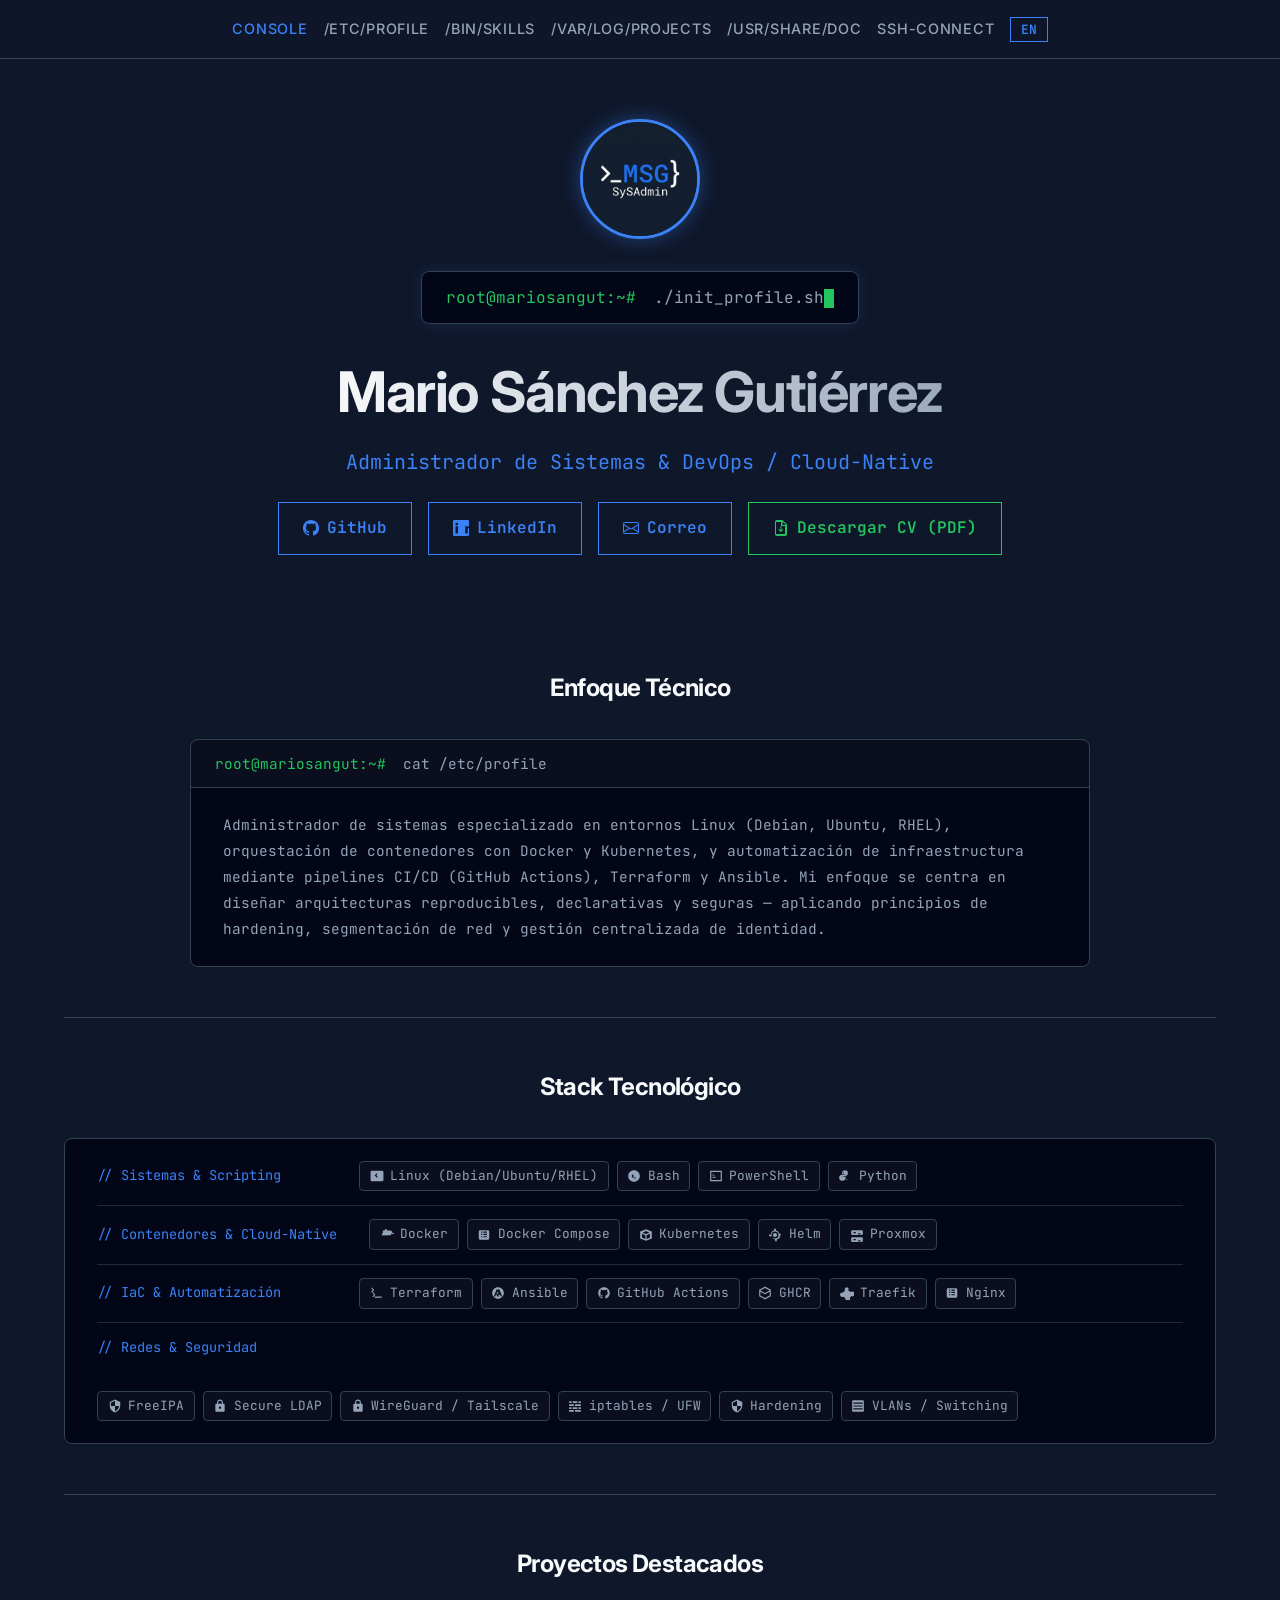
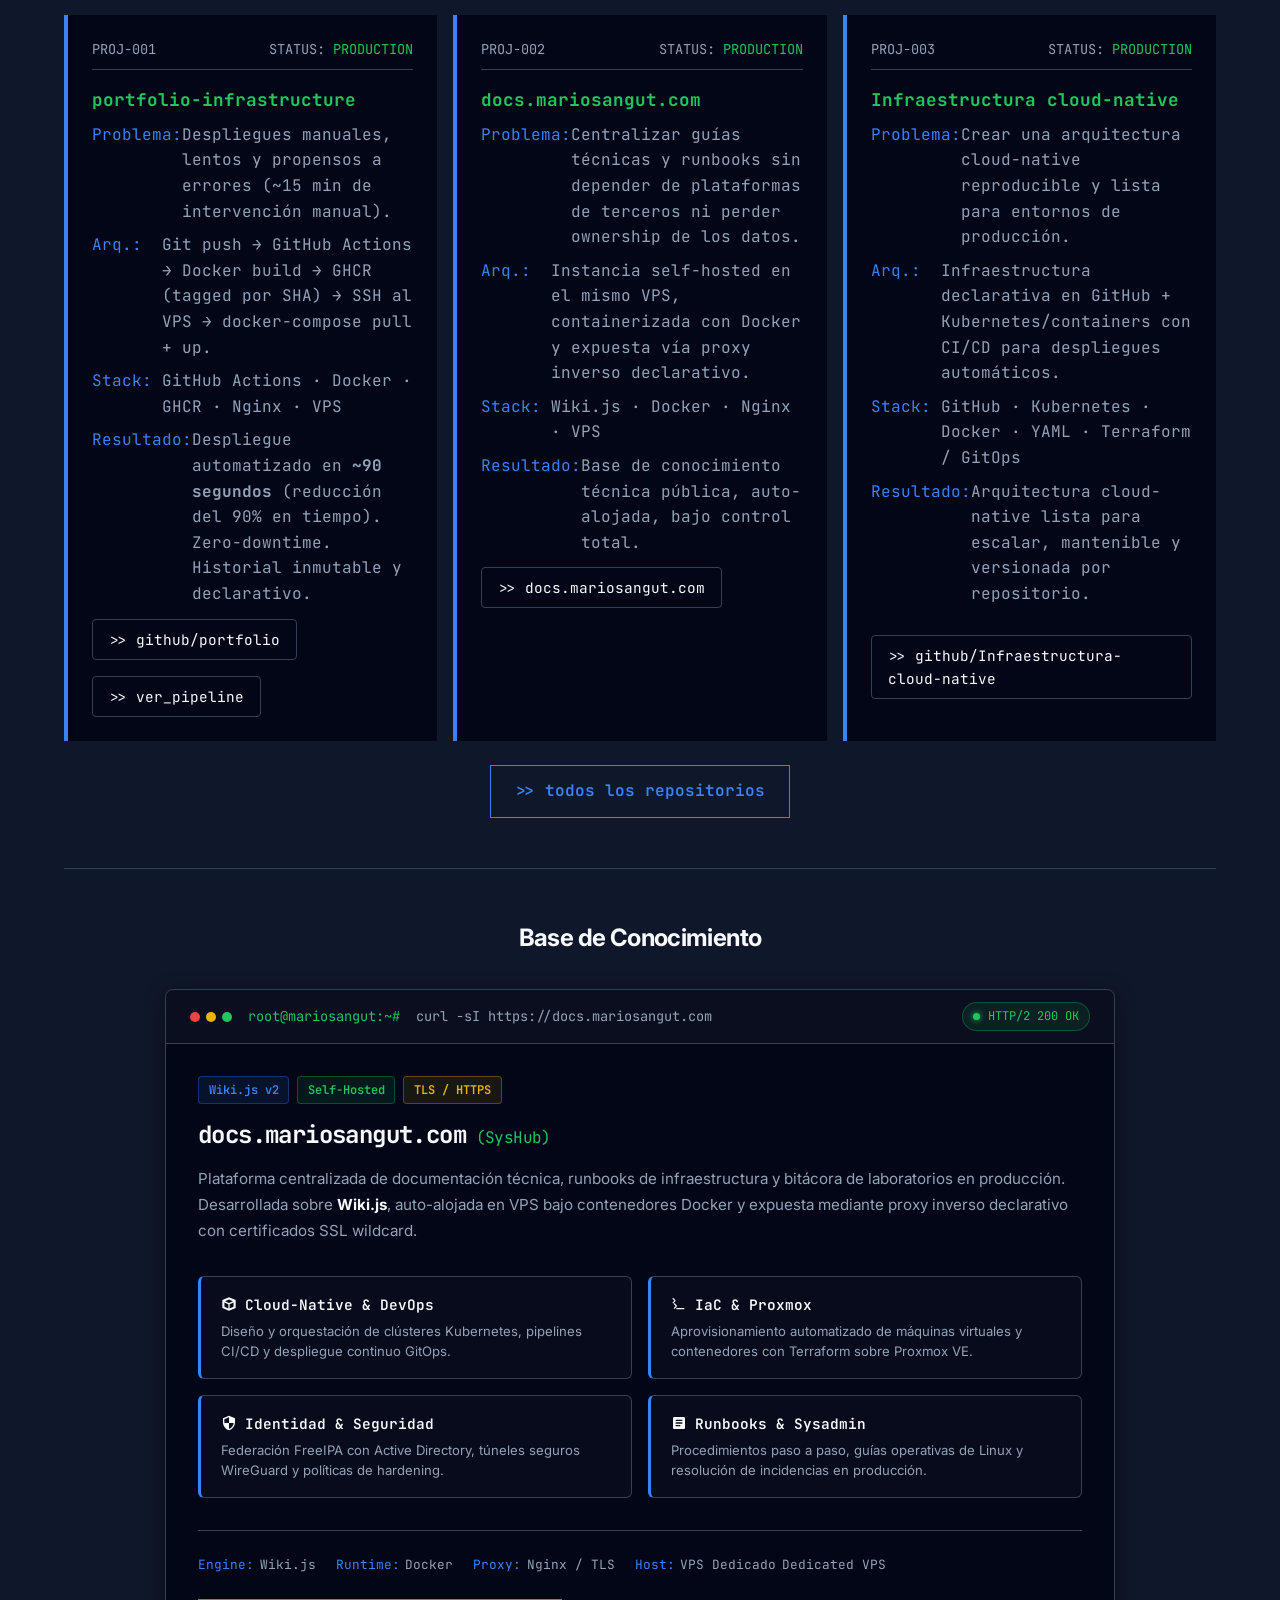
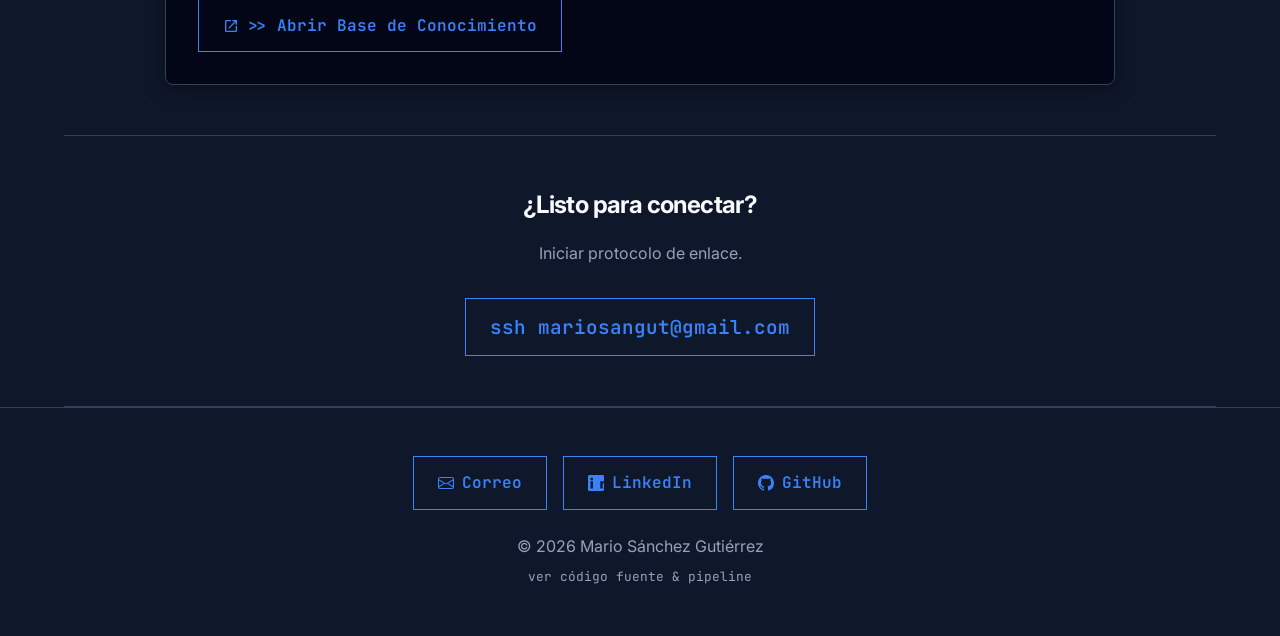
==== commit 54cd26cc: "refactor: update portfolio professional profile, navigation links, and CV download options" ====
--- a/src/index.html
+++ b/src/index.html
@@ -6,7 +6,7 @@
     <meta name="viewport" content="width=device-width, initial-scale=1.0">
     <title>Mario Sánchez | Infrastructure & DevOps Engineer</title>
     <meta name="description"
-        content="Administrador de sistemas en formación con interés en la cultura DevOps. Me centro en la automatización de despliegues, la gestión declarativa de servicios e infraestructura como código. Este espacio es mi porfolio y bloc de notas técnico.">
+        content="Administrador de Sistemas & DevOps / Cloud-Native. Especializado en administración Linux, orquestación de contenedores, CI/CD, automatización con IaC y hardening de seguridad.">
 
     <!-- Favicon -->
     <link rel="icon"
@@ -15,7 +15,7 @@
     <!-- Open Graph -->
     <meta property="og:title" content="Mario Sánchez | Infrastructure & DevOps Engineer">
     <meta property="og:description"
-        content="Administrador de sistemas en formación con interés en la cultura DevOps. Me centro en la automatización de despliegues, la gestión declarativa de servicios e infraestructura como código. Este espacio es mi porfolio y bloc de notas técnico.">
+        content="Administrador de Sistemas & DevOps / Cloud-Native. Especializado en administración Linux, orquestación de contenedores, CI/CD, automatización con IaC y hardening de seguridad.">
     <meta property="og:url" content="https://www.mariosangut.com">
     <meta property="og:type" content="website">
     <meta property="og:image" content="https://www.mariosangut.com/logo.png">
@@ -24,7 +24,7 @@
     <meta name="twitter:card" content="summary">
     <meta name="twitter:title" content="Mario Sánchez | Infrastructure & DevOps Engineer">
     <meta name="twitter:description"
-        content="Administrador de sistemas en formación con interés en la cultura DevOps. Me centro en la automatización de despliegues, la gestión declarativa de servicios e infraestructura como código. Este espacio es mi porfolio y bloc de notas técnico.">
+        content="Administrador de Sistemas & DevOps / Cloud-Native. Especializado en administración Linux, orquestación de contenedores, CI/CD, automatización con IaC y hardening de seguridad.">
     <meta name="twitter:image" content="https://www.mariosangut.com/logo.png">
 
     <!-- Google Fonts -->
@@ -41,12 +41,10 @@
         <div class="container">
             <ul class="nav-links">
                 <li><a href="#console">Console</a></li>
+                <li><a href="#about">/etc/profile</a></li>
                 <li><a href="#stack">/bin/skills</a></li>
                 <li><a href="#logs">/var/log/projects</a></li>
-                <li><a href="#experience">/home/experience</a></li>
-                <li><a href="#boot">/etc/education</a></li>
                 <li><a href="#docs">/usr/share/doc</a></li>
-                <li><a href="#certs">/usr/share/certs</a></li>
                 <li><a href="#connect">ssh-connect</a></li>
                 <li>
                     <button id="langToggle" class="btn-terminal" aria-label="Toggle language"
@@ -70,23 +68,17 @@
             </div>
 
             <h1>Mario Sánchez Gutiérrez</h1>
-            <p class="hero-subtitle">Infrastructure &amp; DevOps Engineer</p>
-
-            <p class="text-muted" style="max-width: 600px; margin: 0 auto 1.5rem;">
-                <span class="lang-es">
-                    Administrador de sistemas en formación en búsqueda activa de oportunidades como <strong>Ingeniero DevOps Junior</strong> o <strong>Administrador de Sistemas</strong>. Me centro en la automatización de despliegues, la gestión declarativa de servicios e infraestructura como código. Este espacio es mi porfolio y bloc de notas técnico.
-                </span>
-                <span class="lang-en">
-                    Systems administrator in training actively seeking opportunities as a <strong>Junior DevOps Engineer</strong> or <strong>Systems Administrator</strong>. I focus on deployment automation, declarative service management, and infrastructure as code. This space is my portfolio and technical notebook.
-                </span>
+            <p class="hero-subtitle">
+                <span class="lang-es">Administrador de Sistemas &amp; DevOps / Cloud-Native</span>
+                <span class="lang-en">Systems Administrator &amp; DevOps / Cloud-Native</span>
             </p>
 
             <div class="social-btns">
-                <a href="https://github.com/mariosangut" target="_blank" class="btn-terminal">
+                <a href="https://github.com/mariosangut" target="_blank" rel="noopener noreferrer" class="btn-terminal">
                     <svg viewBox="0 0 16 16" width="16" height="16"><path fill-rule="evenodd" d="M8 0C3.58 0 0 3.58 0 8c0 3.54 2.29 6.53 5.47 7.59.4.07.55-.17.55-.38 0-.19-.01-.82-.01-1.49-2.01.37-2.53-.49-2.69-.94-.09-.23-.48-.94-.82-1.13-.28-.15-.68-.52-.01-.53.63-.01 1.08.58 1.23.82.72 1.21 1.87.87 2.33.66.07-.52.28-.87.51-1.07-1.78-.2-3.64-.89-3.64-3.95 0-.87.31-1.59.82-2.15-.08-.2-.36-1.02.08-2.12 0 0 .67-.21 2.2.82.64-.18 1.32-.27 2-.27.68 0 1.36.09 2 .27 1.53-1.04 2.2-.82 2.2-.82.44 1.1.16 1.92.08 2.12.51.56.82 1.27.82 2.15 0 3.07-1.87 3.75-3.65 3.95.29.25.54.73.54 1.48 0 1.07-.01 1.93-.01 2.2 0 .21.15.46.55.38A8.013 8.013 0 0016 8c0-4.42-3.58-8-8-8z" fill="currentColor"/></svg>
                     <span>GitHub</span>
                 </a>
-                <a href="https://www.linkedin.com/in/mariosangut" target="_blank" class="btn-terminal">
+                <a href="https://www.linkedin.com/in/mariosangut" target="_blank" rel="noopener noreferrer" class="btn-terminal">
                     <svg viewBox="0 0 16 16" width="16" height="16"><path d="M0 1.146C0 .513.526 0 1.175 0h13.65C15.474 0 16 .513 16 1.146v13.708c0 .633-.526 1.146-1.175 1.146H1.175C.526 16 0 15.487 0 14.854V1.146zm4.943 12.248V6.169H2.542v7.225h2.401zm-1.2-8.212c.837 0 1.358-.554 1.358-1.248-.015-.709-.52-1.248-1.342-1.248-.822 0-1.359.54-1.359 1.248 0 .694.521 1.248 1.327 1.248h.016zm10.934 8.212V9.359c0-.216.016-.432.08-.586.173-.431.568-.878 1.232-.878.869 0 1.216.662 1.216 1.634v3.865h2.401V9.25c0-2.22-1.184-3.252-2.764-3.252-1.274 0-1.845.7-2.165 1.193v.025h-.016a5.54 5.54 0 01.016-.025V6.169h-2.4c.03.678 0 7.225 0 7.225h2.4z" fill="currentColor"/></svg>
                     <span>LinkedIn</span>
                 </a>
@@ -97,11 +89,11 @@
                         <span class="lang-en">Email</span>
                     </span>
                 </a>
-                <a href="cv.pdf" download="CV_Mario_Sanchez.pdf" class="btn-terminal">
+                <a href="cv.pdf" download="CV_Mario_Sanchez.pdf" class="btn-terminal btn-cv">
                     <svg viewBox="0 0 16 16" width="16" height="16"><path d="M8.5 6.5a.5.5 0 0 0-1 0v3.793L6.146 9.146a.5.5 0 1 0-.708.708l2 2a.5.5 0 0 0 .708 0l2-2a.5.5 0 0 0-.708-.708L8.5 10.293V6.5z" fill="currentColor"/><path d="M14 14V4.5L9.5 0H4a2 2 0 0 0-2 2v12a2 2 0 0 0 2 2h8a2 2 0 0 0 2-2zM9.5 1.5L13 5h-3.5V1.5zM3 2h5v4h4v8H3V2z" fill="currentColor"/></svg>
                     <span>
-                        <span class="lang-es">Descargar CV</span>
-                        <span class="lang-en">Download CV</span>
+                        <span class="lang-es">Descargar CV (PDF)</span>
+                        <span class="lang-en">Download CV (PDF)</span>
                     </span>
                 </a>
             </div>
@@ -110,7 +102,26 @@
 
     <main class="container">
 
-        <!-- Skills Section -->
+        <!-- About / Technical Focus Section -->
+        <section id="about" class="section">
+            <h2 class="section-title text-center">
+                <span class="lang-es">Enfoque Técnico</span>
+                <span class="lang-en">Technical Focus</span>
+            </h2>
+            <div class="about-terminal">
+                <div class="about-terminal-header">
+                    <span class="cmd">root@mariosangut:~#</span> cat /etc/profile
+                </div>
+                <div class="about-terminal-body">
+                    <p>
+                        <span class="lang-es">Administrador de sistemas especializado en entornos Linux (Debian, Ubuntu, RHEL), orquestación de contenedores con Docker y Kubernetes, y automatización de infraestructura mediante pipelines CI/CD (GitHub Actions), Terraform y Ansible. Mi enfoque se centra en diseñar arquitecturas reproducibles, declarativas y seguras — aplicando principios de hardening, segmentación de red y gestión centralizada de identidad.</span>
+                        <span class="lang-en">Systems administrator specializing in Linux environments (Debian, Ubuntu, RHEL), container orchestration with Docker and Kubernetes, and infrastructure automation through CI/CD pipelines (GitHub Actions), Terraform, and Ansible. My focus is on designing reproducible, declarative, and secure architectures — applying hardening principles, network segmentation, and centralized identity management.</span>
+                    </p>
+                </div>
+            </div>
+        </section>
+
+        <!-- Skills / Stack Section -->
         <section id="stack" class="section">
             <h2 class="section-title text-center">
                 <span class="lang-es">Stack Tecnológico</span>
@@ -120,19 +131,45 @@
 
                 <div class="skills-row">
                     <span class="skills-cat">
-                        <span class="lang-es">// Cloud-Native &amp; Orquestación</span>
-                        <span class="lang-en">// Cloud-Native &amp; Orchestration</span>
+                        <span class="lang-es">// Sistemas &amp; Scripting</span>
+                        <span class="lang-en">// Systems &amp; Scripting</span>
                     </span>
                     <span class="skills-list">
+                        <span class="skill-item">
+                            <svg viewBox="0 0 24 24"><path d="M3 3h18a2 2 0 0 1 2 2v14a2 2 0 0 1-2 2H3a2 2 0 0 1-2-2V5a2 2 0 0 1 2-2zm9 4l-4 4 4 4 1.4-1.4L10.8 11l1.6-1.6L12 7zm2 7h5v2h-5v-2z" fill="currentColor"/></svg>
+                            <span>Linux (Debian/Ubuntu/RHEL)</span>
+                        </span>
+                        <span class="skill-item">
+                            <svg viewBox="0 0 24 24"><path d="M12 2C6.48 2 2 6.48 2 12s4.48 10 10 10 10-4.48 10-10S17.52 2 12 2zM8.5 8.5L12 12 8.5 15.5V8.5zm7 7.5h-5v-1.5h5V16z" fill="currentColor"/></svg>
+                            <span>Bash</span>
+                        </span>
+                        <span class="skill-item">
+                            <svg viewBox="0 0 24 24"><path d="M2 3h20v18H2V3zm2 2v14h16V5H4zm2 3h2v1.5H6V8zm0 3h4v1.5H6V11zm0 3h6v1.5H6V14z" fill="currentColor"/></svg>
+                            <span>PowerShell</span>
+                        </span>
+                        <span class="skill-item">
+                            <svg viewBox="0 0 24 24"><path d="M12 2a5 5 0 0 0-5 5v2h5v1H7a5 5 0 0 0-5 5 5 5 0 0 0 5 5h1a5 5 0 0 0 5-5v-2H8v-1h4a5 5 0 0 0 5-5V7a5 5 0 0 0-5-5zM9 5.5a1 1 0 1 1 0 2 1 1 0 0 1 0-2zm6 11a1 1 0 1 1 0 2 1 1 0 0 1 0-2z" fill="currentColor"/></svg>
+                            <span>Python</span>
+                        </span>
+                    </span>
+                </div>
+
+                <div class="skills-row">
+                    <span class="skills-cat">// Contenedores &amp; Cloud-Native</span>
+                    <span class="skills-list">
+                        <span class="skill-item">
+                            <svg viewBox="0 0 24 24"><path d="M13.983 11.078c0-.954-.774-1.73-1.73-1.73s-1.73.776-1.73 1.73c0 .956.774 1.73 1.73 1.73s1.73-.774 1.73-1.73zm-3.71 0c0-.954-.774-1.73-1.73-1.73s-1.73.776-1.73 1.73c0 .956.774 1.73 1.73 1.73s1.73-.774 1.73-1.73zm-3.71 0c0-.954-.774-1.73-1.73-1.73s-1.73.776-1.73 1.73c0 .956.774 1.73 1.73 1.73s1.73-.774 1.73-1.73zm1.484-3.71c0-.954-.774-1.73-1.73-1.73s-1.73.776-1.73 1.73c0 .956.774 1.73 1.73 1.73s1.73-.774 1.73-1.73zm3.71 0c0-.954-.774-1.73-1.73-1.73s-1.73.776-1.73 1.73c0 .956.774 1.73 1.73 1.73s1.73-.774 1.73-1.73zm3.71 0c0-.954-.774-1.73-1.73-1.73s-1.73.776-1.73 1.73c0 .956.774 1.73 1.73 1.73s1.73-.774 1.73-1.73zm3.71 0c0-.954-.774-1.73-1.73-1.73s-1.73.776-1.73 1.73c0 .956.774 1.73 1.73 1.73s1.73-.774 1.73-1.73zm-7.42-3.712c0-.954-.774-1.73-1.73-1.73s-1.73.776-1.73 1.73c0 .956.774 1.73 1.73 1.73s1.73-.774 1.73-1.73zm13.14 7.424c-.116-.525-.34-.997-.648-1.393-.306-.395-.693-.728-1.127-.962-.358-.192-.746-.32-1.144-.383-.342-.054-.69-.074-1.036-.062.007-.06.012-.12.012-.182a3.71 3.71 0 00-3.71-3.71H5.163a.371.371 0 00-.371.37v7.424c0 .205.166.371.371.371h12.247c1.025 0 1.856-.83 1.856-1.856 0-.41-.133-.807-.384-1.134a.37.37 0 00.1-.113z" fill="currentColor"/></svg>
+                            <span>Docker</span>
+                        </span>
+                        <span class="skill-item">
+                            <svg viewBox="0 0 24 24"><path d="M19 4H5a2 2 0 0 0-2 2v12a2 2 0 0 0 2 2h14a2 2 0 0 0 2-2V6a2 2 0 0 0-2-2zM9 16H7v-2h2v2zm0-4H7v-2h2v2zm0-4H7V6h2v2zm8 8h-6v-2h6v2zm0-4h-6v-2h6v2zm0-4h-6V6h6v2z" fill="currentColor"/></svg>
+                            <span>Docker Compose</span>
+                        </span>
                         <span class="skill-item">
                             <svg viewBox="0 0 24 24"><path d="M12 2L2 6.18v11.64L12 22l10-4.18V6.18L12 2zm0 3.32L17.84 8l-5.84 2.45L6.16 8 12 5.32zm-6.84 4.5L11 12.3v6.38l-5.84-2.45V9.82zm13.68 0v6.38L13 18.68v-6.38l5.84-2.48z"/></svg>
                             <span>Kubernetes</span>
                         </span>
                         <span class="skill-item">
-                            <svg viewBox="0 0 24 24"><path d="M13.983 11.078c0-.954-.774-1.73-1.73-1.73s-1.73.776-1.73 1.73c0 .956.774 1.73 1.73 1.73s1.73-.774 1.73-1.73zm-3.71 0c0-.954-.774-1.73-1.73-1.73s-1.73.776-1.73 1.73c0 .956.774 1.73 1.73 1.73s1.73-.774 1.73-1.73zm-3.71 0c0-.954-.774-1.73-1.73-1.73s-1.73.776-1.73 1.73c0 .956.774 1.73 1.73 1.73s1.73-.774 1.73-1.73zm1.484-3.71c0-.954-.774-1.73-1.73-1.73s-1.73.776-1.73 1.73c0 .956.774 1.73 1.73 1.73s1.73-.774 1.73-1.73zm3.71 0c0-.954-.774-1.73-1.73-1.73s-1.73.776-1.73 1.73c0 .956.774 1.73 1.73 1.73s1.73-.774 1.73-1.73zm3.71 0c0-.954-.774-1.73-1.73-1.73s-1.73.776-1.73 1.73c0 .956.774 1.73 1.73 1.73s1.73-.774 1.73-1.73zm3.71 0c0-.954-.774-1.73-1.73-1.73s-1.73.776-1.73 1.73c0 .956.774 1.73 1.73 1.73s1.73-.774 1.73-1.73zm-7.42-3.712c0-.954-.774-1.73-1.73-1.73s-1.73.776-1.73 1.73c0 .956.774 1.73 1.73 1.73s1.73-.774 1.73-1.73zm13.14 7.424c-.116-.525-.34-.997-.648-1.393-.306-.395-.693-.728-1.127-.962-.358-.192-.746-.32-1.144-.383-.342-.054-.69-.074-1.036-.062.007-.06.012-.12.012-.182a3.71 3.71 0 00-3.71-3.71H5.163a.371.371 0 00-.371.37v7.424c0 .205.166.371.371.371h12.247c1.025 0 1.856-.83 1.856-1.856 0-.41-.133-.807-.384-1.134a.37.37 0 00.1-.113z" fill="currentColor"/></svg>
-                            <span>Docker</span>
-                        </span>
-                        <span class="skill-item">
                             <svg viewBox="0 0 24 24"><path d="M12 1a1.5 1.5 0 0 1 1.5 1.5v1.64c2.815.42 5.095 2.7 5.515 5.515h1.64a1.5 1.5 0 0 1 0 3v1.64c-.42 2.815-2.7 5.095-5.515 5.515v1.64a1.5 1.5 0 0 1-3 0v-1.64c-2.815-.42-5.095-2.7-5.515-5.515H3.14a1.5 1.5 0 0 1 0-3h1.64C5.2 6.84 7.48 4.56 10.295 4.14V2.5A1.5 1.5 0 0 1 12 1zm0 5a6 6 0 1 0 0 12 6 6 0 0 0 0-12zm0 2.5a3.5 3.5 0 1 1 0 7 3.5 3.5 0 0 1 0-7z" fill="currentColor"/></svg>
                             <span>Helm</span>
                         </span>
@@ -144,8 +181,19 @@
                 </div>
 
                 <div class="skills-row">
-                    <span class="skills-cat">// GitOps &amp; CI/CD</span>
+                    <span class="skills-cat">
+                        <span class="lang-es">// IaC &amp; Automatización</span>
+                        <span class="lang-en">// IaC &amp; Automation</span>
+                    </span>
                     <span class="skills-list">
+                        <span class="skill-item">
+                            <svg viewBox="0 0 24 24"><path d="M2 4l3 3-3 3 1.4 1.4L7.2 7 3.4 2.6 2 4zm6 14h12v2H8v-2zm-4-6l3 3-3 3 1.4 1.4L9.2 15 5.4 10.6 4 12z" fill="currentColor"/></svg>
+                            <span>Terraform</span>
+                        </span>
+                        <span class="skill-item">
+                            <svg viewBox="0 0 24 24"><path d="M12 2C6.48 2 2 6.48 2 12s4.48 10 10 10 10-4.48 10-10S17.52 2 12 2zm1.2 16h-2.4l-1.1-3.2H8.3L7.2 18H4.8l4.8-12h4.8l4.8 12h-2.4l-1.1-3.2h-3.1l1.1 3.2zm-2.2-7.8L9.2 13.2h3.6l-1.8-5z" fill="currentColor"/></svg>
+                            <span>Ansible</span>
+                        </span>
                         <span class="skill-item">
                             <svg viewBox="0 0 24 24"><path d="M12 2C6.477 2 2 6.477 2 12c0 4.42 2.865 8.166 6.839 9.489.5.092.682-.217.682-.482 0-.237-.008-.866-.013-1.7-2.782.603-3.369-1.34-3.369-1.34-.454-1.156-1.11-1.462-1.11-1.462-.908-.62.069-.608.069-.608 1.003.07 1.531 1.03 1.531 1.03.892 1.529 2.341 1.087 2.91.831.092-.646.35-1.086.636-1.336-2.22-.253-4.555-1.11-4.555-4.943 0-1.091.39-1.984 1.029-2.683-.103-.253-.446-1.27.098-2.647 0 0 .84-.269 2.75 1.025A9.564 9.564 0 0112 6.844c.85.004 1.705.115 2.504.337 1.909-1.294 2.747-1.025 2.747-1.025.546 1.377.203 2.394.1 2.647.64.699 1.028 1.592 1.028 2.683 0 3.842-2.339 4.687-4.566 4.935.359.309.678.919.678 1.852 0 1.336-.012 2.415-.012 2.743 0 .267.18.577.688.48C19.138 20.161 22 16.416 22 12c0-5.523-4.477-10-10-10z" fill="currentColor"/></svg>
                             <span>GitHub Actions</span>
@@ -159,10 +207,6 @@
                             <span>Traefik</span>
                         </span>
                         <span class="skill-item">
-                            <svg viewBox="0 0 24 24"><path d="M12 2C6.48 2 2 6.48 2 12s4.48 10 10 10 10-4.48 10-10S17.52 2 12 2zm1.2 16h-2.4l-1.1-3.2H8.3L7.2 18H4.8l4.8-12h4.8l4.8 12h-2.4l-1.1-3.2h-3.1l1.1 3.2zm-2.2-7.8L9.2 13.2h3.6l-1.8-5z" fill="currentColor"/></svg>
-                            <span>Ansible</span>
-                        </span>
-                        <span class="skill-item">
                             <svg viewBox="0 0 24 24"><path d="M19 4H5a2 2 0 0 0-2 2v12a2 2 0 0 0 2 2h14a2 2 0 0 0 2-2V6a2 2 0 0 0-2-2zM9 16H7v-2h2v2zm0-4H7v-2h2v2zm0-4H7V6h2v2zm8 8h-6v-2h6v2zm0-4h-6v-2h6v2zm0-4h-6V6h6v2z" fill="currentColor"/></svg>
                             <span>Nginx</span>
                         </span>
@@ -171,54 +215,33 @@
 
                 <div class="skills-row">
                     <span class="skills-cat">
-                        <span class="lang-es">// Kernel &amp; Scripting</span>
-                        <span class="lang-en">// Kernel &amp; Scripting</span>
+                        <span class="lang-es">// Redes &amp; Seguridad</span>
+                        <span class="lang-en">// Networking &amp; Security</span>
                     </span>
                     <span class="skills-list">
                         <span class="skill-item">
-                            <svg viewBox="0 0 24 24"><path d="M3 3h18a2 2 0 0 1 2 2v14a2 2 0 0 1-2 2H3a2 2 0 0 1-2-2V5a2 2 0 0 1 2-2zm9 4l-4 4 4 4 1.4-1.4L10.8 11l1.6-1.6L12 7zm2 7h5v2h-5v-2z" fill="currentColor"/></svg>
-                            <span>Linux (Debian/Ubuntu)</span>
-                        </span>
-                        <span class="skill-item">
-                            <svg viewBox="0 0 24 24"><path d="M12 2C6.48 2 2 6.48 2 12s4.48 10 10 10 10-4.48 10-10S17.52 2 12 2zM8.5 8.5L12 12 8.5 15.5V8.5zm7 7.5h-5v-1.5h5V16z" fill="currentColor"/></svg>
-                            <span>Bash</span>
-                        </span>
-                        <span class="skill-item">
-                            <svg viewBox="0 0 24 24"><path d="M12 2a5 5 0 0 0-5 5v2h5v1H7a5 5 0 0 0-5 5 5 5 0 0 0 5 5h1a5 5 0 0 0 5-5v-2H8v-1h4a5 5 0 0 0 5-5V7a5 5 0 0 0-5-5zM9 5.5a1 1 0 1 1 0 2 1 1 0 0 1 0-2zm6 11a1 1 0 1 1 0 2 1 1 0 0 1 0-2z" fill="currentColor"/></svg>
-                            <span>Python</span>
-                        </span>
-                        <span class="skill-item">
-                            <svg viewBox="0 0 24 24"><path d="M2 3h20v18H2V3zm2 2v14h16V5H4zm2 3h2v1.5H6V8zm0 3h4v1.5H6V11zm0 3h6v1.5H6V14z" fill="currentColor"/></svg>
-                            <span>PowerShell</span>
-                        </span>
-                        <span class="skill-item">
-                            <svg viewBox="0 0 24 24"><path d="M3 5.545L10.5 4.5v7H3V5.545zM3 12.5h7.5v7L3 18.455v-5.955zM11.5 4.364L21 3v8.5h-9.5V4.364zM11.5 12.5H21v8.5l-9.5-1.364V12.5z" fill="currentColor"/></svg>
-                            <span>Windows Server</span>
-                        </span>
-                    </span>
-                </div>
-
-                <div class="skills-row">
-                    <span class="skills-cat">
-                        <span class="lang-es">// NetSec Ops</span>
-                        <span class="lang-en">// NetSec Ops</span>
-                    </span>
-                    <span class="skills-list">
+                            <svg viewBox="0 0 24 24"><path d="M12 1L3 5v6c0 5.55 3.84 10.74 9 12 5.16-1.26 9-6.45 9-12V5l-9-4zm0 10.99h7c-.53 4.12-3.28 7.79-7 8.94V12H5V6.3l7-3.11v8.8z" fill="currentColor"/></svg>
+                            <span>FreeIPA</span>
+                        </span>
                         <span class="skill-item">
                             <svg viewBox="0 0 24 24"><path d="M18 8h-1V6c0-2.76-2.24-5-5-5S7 3.24 7 6v2H6c-1.1 0-2 .9-2 2v10c0 1.1.9 2 2 2h12c1.1 0 2-.9 2-2V10c0-1.1-.9-2-2-2zm-6 9c-1.1 0-2-.9-2-2s.9-2 2-2 2 .9 2 2-.9 2-2 2zm3.1-9H8.9V6c0-1.71 1.39-3.1 3.1-3.1 1.71 0 3.1 1.39 3.1 3.1v2z" fill="currentColor"/></svg>
-                            <span>OpenVPN / WireGuard</span>
+                            <span>Secure LDAP</span>
+                        </span>
+                        <span class="skill-item">
+                            <svg viewBox="0 0 24 24"><path d="M18 8h-1V6c0-2.76-2.24-5-5-5S7 3.24 7 6v2H6c-1.1 0-2 .9-2 2v10c0 1.1.9 2 2 2h12c1.1 0 2-.9 2-2V10c0-1.1-.9-2-2-2zm-6 9c-1.1 0-2-.9-2-2s.9-2 2-2 2 .9 2 2-.9 2-2 2zm3.1-9H8.9V6c0-1.71 1.39-3.1 3.1-3.1 1.71 0 3.1 1.39 3.1 3.1v2z" fill="currentColor"/></svg>
+                            <span>WireGuard / Tailscale</span>
                         </span>
                         <span class="skill-item">
                             <svg viewBox="0 0 24 24"><path d="M2 4h4v3H2V4zm6 0h8v3H8V4zm10 0h4v3h-4V4zM2 9h8v3H2V9zm10 0h10v3H12V9zM2 14h4v3H2v-3zm6 0h8v3H8v-3zm10 0h4v3h-4v-3zM2 19h8v3H2v-3zm10 0h10v3H12v-3z" fill="currentColor"/></svg>
                             <span>iptables / UFW</span>
                         </span>
                         <span class="skill-item">
-                            <svg viewBox="0 0 24 24"><path d="M12 2C6.48 2 2 6.48 2 12s4.48 10 10 10 10-4.48 10-10S17.52 2 12 2zm1 17.93c-3.95-.49-7-3.85-7-7.93 0-.62.08-1.21.21-1.79L9 15v1c0 1.1.9 2 2 2v1.93zm6.9-2.53c-.26-.81-1-1.4-1.9-1.4h-1v-3c0-.55-.45-1-1-1h-6v-2h2c.55 0 1-.45 1-1V7h2c1.1 0 2-.9 2-2v-.41c2.93 1.19 5 4.06 5 7.41 0 2.08-.8 3.97-2.1 5.4z" fill="currentColor"/></svg>
-                            <span>Wireshark / Nmap</span>
+                            <svg viewBox="0 0 24 24"><path d="M12 1L3 5v6c0 5.55 3.84 10.74 9 12 5.16-1.26 9-6.45 9-12V5l-9-4zm0 10.99h7c-.53 4.12-3.28 7.79-7 8.94V12H5V6.3l7-3.11v8.8z" fill="currentColor"/></svg>
+                            <span>Hardening</span>
                         </span>
                         <span class="skill-item">
                             <svg viewBox="0 0 24 24"><path d="M4 6h16v2H4V6zm0 5h16v2H4v-2zm0 5h16v2H4v-2zM2 4v16a2 2 0 0 0 2 2h16a2 2 0 0 0 2-2V4a2 2 0 0 0-2-2H4a2 2 0 0 0-2 2z" fill="currentColor"/></svg>
-                            <span>Switching / VLANs</span>
+                            <span>VLANs / Switching</span>
                         </span>
                     </span>
                 </div>
@@ -286,7 +309,6 @@
                     </div>
                 </div>
 
-                <!-- TODO: Describe la arquitectura real de docs.mariosangut.com (plataforma, stack de la app) -->
                 <div class="log-card">
                     <div class="log-header">
                         <span>PROJ-002</span>
@@ -319,7 +341,7 @@
                     </div>
                     <div class="log-entry">
                         <span class="label">Stack:</span>
-                        <span>Docker · Nginx · VPS</span>
+                        <span>Wiki.js · Docker · Nginx · VPS</span>
                     </div>
                     <div class="log-entry">
                         <span class="label">
@@ -404,239 +426,117 @@
             </div>
         </section>
 
-        <!-- Experience + Education side by side -->
-        <div class="two-col-sections">
-
-            <section id="experience">
-                <h2 class="section-title text-center">
-                    <span class="lang-es">Experiencia Profesional</span>
-                    <span class="lang-en">Professional Experience</span>
-                </h2>
-                <div class="pipeline-container">
-
-                    <div class="pipeline-node status-completed">
-                        <div class="pipeline-marker">✔</div>
-                        <div class="pipeline-content">
-                            <div class="pipeline-title">
+        <!-- Documentation / Knowledge Base Section -->
+        <section id="docs" class="section">
+            <h2 class="section-title text-center">
+                <span class="lang-es">Base de Conocimiento</span>
+                <span class="lang-en">Knowledge Base</span>
+            </h2>
+            <div class="docs-terminal">
+                <div class="docs-terminal-header">
+                    <div class="terminal-dots">
+                        <span></span>
+                        <span></span>
+                        <span></span>
+                    </div>
+                    <div class="terminal-cmd-bar">
+                        <span class="cmd">root@mariosangut:~#</span> curl -sI https://docs.mariosangut.com
+                    </div>
+                    <div class="docs-status-pill">
+                        <span class="status-indicator"></span>
+                        <span>HTTP/2 200 OK</span>
+                    </div>
+                </div>
+                <div class="docs-terminal-body">
+                    <div class="docs-main-info">
+                        <div class="docs-badge-row">
+                            <span class="docs-badge">Wiki.js v2</span>
+                            <span class="docs-badge badge-host">
+                                <span class="lang-es">Self-Hosted</span>
+                                <span class="lang-en">Self-Hosted</span>
+                            </span>
+                            <span class="docs-badge badge-proto">TLS / HTTPS</span>
+                        </div>
+                        <h3 class="docs-title">docs.mariosangut.com <span class="docs-alias">(SysHub)</span></h3>
+                        <p class="docs-description">
+                            <span class="lang-es">Plataforma centralizada de documentación técnica, runbooks de infraestructura y bitácora de laboratorios en producción. Desarrollada sobre <strong>Wiki.js</strong>, auto-alojada en VPS bajo contenedores Docker y expuesta mediante proxy inverso declarativo con certificados SSL wildcard.</span>
+                            <span class="lang-en">Centralized technical documentation hub, infrastructure runbooks, and production lab logs. Powered by <strong>Wiki.js</strong>, self-hosted on VPS with Docker containers and exposed via a declarative reverse proxy with wildcard SSL certificates.</span>
+                        </p>
+                    </div>
+
+                    <div class="docs-topics-grid">
+                        <div class="docs-topic-card">
+                            <div class="topic-header">
+                                <svg viewBox="0 0 24 24" width="16" height="16"><path d="M12 2L2 6.18v11.64L12 22l10-4.18V6.18L12 2zm0 3.32L17.84 8l-5.84 2.45L6.16 8 12 5.32zm-6.84 4.5L11 12.3v6.38l-5.84-2.45V9.82zm13.68 0v6.38L13 18.68v-6.38l5.84-2.48z" fill="currentColor"/></svg>
                                 <span>
-                                    <span class="lang-es">FCT — Prácticas Finales de Ciclo</span>
-                                    <span class="lang-en">FCT — Final Cycle Internship</span>
-                                </span>
-                                <span class="pipeline-badge badge-completed">Nanobytes SL</span>
-                            </div>
-                            <span class="pipeline-date">
-                                <span class="lang-es">Feb 2026 - May 2026 | Granada, España</span>
-                                <span class="lang-en">Feb 2026 - May 2026 | Granada, Spain</span>
-                            </span>
-                            <ul style="padding-left: 1.2rem; font-size: 0.9rem; color: var(--text-muted);">
-                                <li class="lang-es">Implementé pipelines de CI/CD con GitHub Actions para automatizar
-                                    builds y despliegues de aplicaciones en contenedores Docker, reduciendo el tiempo de
-                                    entrega manual.</li>
-                                <li class="lang-en">Built CI/CD pipelines with GitHub Actions to automate builds and
-                                    deployments of Dockerized applications, eliminating manual delivery steps.</li>
-                                <li class="lang-es">Trabajé con orquestación de contenedores en entornos Kubernetes,
-                                    adquiriendo nociones de gestión de pods, servicios y despliegues declarativos.</li>
-                                <li class="lang-en">Worked with container orchestration in Kubernetes environments,
-                                    gaining hands-on knowledge of pod management, services, and declarative deployments.
-                                </li>
-                            </ul>
-                        </div>
-                    </div>
-
-                    <div class="pipeline-node status-completed">
-                        <div class="pipeline-marker">★</div>
-                        <div class="pipeline-content">
-                            <div class="pipeline-title">
-                                <span>
-                                    <span class="lang-es">Técnico de Sistemas</span>
-                                    <span class="lang-en">Systems Technician</span>
-                                </span>
-                                <span class="pipeline-badge badge-completed">Intecnem SL</span>
-                            </div>
-                            <span class="pipeline-date">
-                                <span class="lang-es">Jul 2025 - Ago 2025 | Almería, España</span>
-                                <span class="lang-en">Jul 2025 - Aug 2025 | Almería, Spain</span>
-                            </span>
-                            <ul style="padding-left: 1.2rem; font-size: 0.9rem; color: var(--text-muted);">
-                                <li class="lang-es">Desplegué y comisioné nodos WiMAX en zonas rurales, reduciendo el
-                                    tiempo de aprovisionamiento por nodo mediante scripts de configuración automatizada.
-                                </li>
-                                <li class="lang-en">Deployed and commissioned WiMAX nodes across rural sites, cutting
-                                    per-node provisioning time through automated configuration scripts.</li>
-                                <li class="lang-es">Diseñé y configuré enlaces PTP/PTMP en entornos last-mile,
-                                    garantizando conectividad estable para infraestructura crítica de
-                                    telecomunicaciones.</li>
-                                <li class="lang-en">Engineered PTP/PTMP radio links in last-mile environments, ensuring
-                                    stable throughput for critical telecoms infrastructure.</li>
-                            </ul>
-                        </div>
-                    </div>
-
-                    <div class="pipeline-node status-completed">
-                        <div class="pipeline-marker">✔</div>
-                        <div class="pipeline-content">
-                            <div class="pipeline-title">
-                                <span>
-                                    <span class="lang-es">Prácticas (ASIR)</span>
-                                    <span class="lang-en">Internship (ASIR)</span>
-                                </span>
-                                <span class="pipeline-badge badge-completed">Serv. Prov. Tributario</span>
-                            </div>
-                            <span class="pipeline-date">
-                                <span class="lang-es">Mayo 2025 | Granada, España</span>
-                                <span class="lang-en">May 2025 | Granada, Spain</span>
-                            </span>
-                            <ul style="padding-left: 1.2rem; font-size: 0.9rem; color: var(--text-muted);">
-                                <li class="lang-es">Ejecuté la migración y actualización de estaciones Windows en
-                                    múltiples departamentos, coordinando el rollout para minimizar la interrupción del
-                                    servicio.</li>
-                                <li class="lang-en">Executed Windows workstation migration across multiple departments,
-                                    coordinating the rollout to minimize service disruption.</li>
-                                <li class="lang-es">Diagnostiqué y resolví incidencias de hardware, red y sistema
-                                    operativo, reduciendo tiempos de respuesta mediante procedimientos de triaje
-                                    estructurados.</li>
-                                <li class="lang-en">Diagnosed and resolved hardware, network, and OS-level incidents,
-                                    reducing response times through structured triage procedures.</li>
-                            </ul>
-                        </div>
-                    </div>
-
-                    <div class="pipeline-node status-completed">
-                        <div class="pipeline-marker">✔</div>
-                        <div class="pipeline-content">
-                            <div class="pipeline-title">
-                                <span>
-                                    <span class="lang-es">Técnico de Automatización</span>
-                                    <span class="lang-en">Automation Technician</span>
-                                </span>
-                                <span class="pipeline-badge badge-completed">Invernadero Int. SL</span>
-                            </div>
-                            <span class="pipeline-date">
-                                <span class="lang-es">Veranos 2023 - 2024 | Almería, España</span>
-                                <span class="lang-en">Summers 2023 - 2024 | Almería, Spain</span>
-                            </span>
-                            <ul style="padding-left: 1.2rem; font-size: 0.9rem; color: var(--text-muted);">
-                                <li class="lang-es">Mantuve sistemas automatizados, minimizando paradas.</li>
-                                <li class="lang-en">Maintained automated systems, minimizing downtime.</li>
-                                <li class="lang-es">Diagnostiqué fallos críticos, resolviendo incidencias rápidamente.
-                                </li>
-                                <li class="lang-en">Diagnosed critical failures, resolving incidents quickly.</li>
-                            </ul>
-                        </div>
-                    </div>
-
-                </div>
-            </section>
-
-            <section id="boot">
-                <h2 class="section-title text-center">
-                    <span class="lang-es">Historial Académico</span>
-                    <span class="lang-en">Academic History</span>
-                </h2>
-                <div class="pipeline-container">
-                    <div class="pipeline-node status-completed">
-                        <div class="pipeline-marker">✔</div>
-                        <div class="pipeline-content">
-                            <div class="pipeline-title">
-                                <span>
-                                    <span class="lang-es">Grado Superior ASIR</span>
-                                    <span class="lang-en">ASIR Degree</span>
-                                </span>
-                                <span class="pipeline-badge badge-completed">
-                                    <span class="lang-es">Completado</span>
-                                    <span class="lang-en">Completed</span>
+                                    <span class="lang-es">Cloud-Native &amp; DevOps</span>
+                                    <span class="lang-en">Cloud-Native &amp; DevOps</span>
                                 </span>
                             </div>
-                            <span class="pipeline-date">Sep 2024 - Jun 2026</span>
-                            <p style="font-size: 0.9rem; color: var(--text-muted); margin-top: 0.5rem;">
-                                <span class="lang-es">Formación técnica en administración de sistemas Linux y Windows,
-                                    redes y seguridad. Orientado a entornos cloud, automatización con scripting e
-                                    infraestructura como código. Base para desarrollar competencias en DevOps y gestión
-                                    de servicios en producción.</span>
-                                <span class="lang-en">Technical training in Linux and Windows server administration,
-                                    networking, and security. Focused on cloud environments, scripting automation, and
-                                    infrastructure-as-code. Foundation for developing DevOps skills and managing
-                                    production services.</span>
+                            <p>
+                                <span class="lang-es">Diseño y orquestación de clústeres Kubernetes, pipelines CI/CD y despliegue continuo GitOps.</span>
+                                <span class="lang-en">Kubernetes cluster design, orchestration, CI/CD pipelines, and GitOps continuous deployment.</span>
                             </p>
                         </div>
-                    </div>
-
-                    <div class="pipeline-node status-completed">
-                        <div class="pipeline-marker">✔</div>
-                        <div class="pipeline-content">
-                            <div class="pipeline-title">
+                        <div class="docs-topic-card">
+                            <div class="topic-header">
+                                <svg viewBox="0 0 24 24" width="16" height="16"><path d="M2 4l3 3-3 3 1.4 1.4L7.2 7 3.4 2.6 2 4zm6 14h12v2H8v-2zm-4-6l3 3-3 3 1.4 1.4L9.2 15 5.4 10.6 4 12z" fill="currentColor"/></svg>
                                 <span>
-                                    <span class="lang-es">Grado Medio SMR</span>
-                                    <span class="lang-en">SMR Degree</span>
-                                </span>
-                                <span class="pipeline-badge badge-completed">
-                                    <span class="lang-es">Completado</span>
-                                    <span class="lang-en">Completed</span>
+                                    <span class="lang-es">IaC &amp; Proxmox</span>
+                                    <span class="lang-en">IaC &amp; Proxmox</span>
                                 </span>
                             </div>
-                            <span class="pipeline-date">Sep 2022 - Jun 2024</span>
-                            <p class="text-muted" style="font-size: 0.9rem; margin-bottom: 0;">
-                                <span class="lang-es">Formación en arquitectura de hardware, protocolos de red y
-                                    administración de Windows Server.</span>
-                                <span class="lang-en">Training in hardware architecture, networking protocols, and
-                                    Windows Server administration.</span>
-                                <strong>
-                                    <span class="lang-es">Resultado:</span>
-                                    <span class="lang-en">Result:</span>
-                                </strong>
-                                <span class="lang-es">Base técnica sólida.</span>
-                                <span class="lang-en">Solid technical foundation.</span>
+                            <p>
+                                <span class="lang-es">Aprovisionamiento automatizado de máquinas virtuales y contenedores con Terraform sobre Proxmox VE.</span>
+                                <span class="lang-en">Automated VM and container provisioning using Terraform on Proxmox VE environments.</span>
                             </p>
                         </div>
-                    </div>
-                </div>
-            </section>
-
-        </div>
-
-        <!-- Documentation + Certifications side by side -->
-        <div class="two-col-sections">
-
-            <section id="docs">
-                <h2 class="section-title text-center">
-                    <span class="lang-es">Base de Conocimiento</span>
-                    <span class="lang-en">Knowledge Base</span>
-                </h2>
-                <div class="docs-terminal">
-                    <div class="docs-terminal-header">
-                        <span class="cmd">root@mariosangut:~#</span> cat /usr/share/doc/README
-                    </div>
-                    <div class="docs-terminal-body">
-                        <p>
-                            <span class="lang-es">Guías técnicas, runbooks de administración y laboratorios de
-                                infraestructura. Self-hosted, versionado, bajo control total.</span>
-                            <span class="lang-en">Technical guides, sysadmin runbooks, and infrastructure labs.
-                                Self-hosted, versioned, fully owned.</span>
-                        </p>
-                        <a href="https://docs.mariosangut.com" target="_blank" rel="noopener noreferrer"
-                            class="btn-terminal" style="white-space: nowrap;">
-                            <span class="lang-es">>> Acceder</span>
-                            <span class="lang-en">>> Access</span>
+                        <div class="docs-topic-card">
+                            <div class="topic-header">
+                                <svg viewBox="0 0 24 24" width="16" height="16"><path d="M12 1L3 5v6c0 5.55 3.84 10.74 9 12 5.16-1.26 9-6.45 9-12V5l-9-4zm0 10.99h7c-.53 4.12-3.28 7.79-7 8.94V12H5V6.3l7-3.11v8.8z" fill="currentColor"/></svg>
+                                <span>
+                                    <span class="lang-es">Identidad &amp; Seguridad</span>
+                                    <span class="lang-en">Identity &amp; Security</span>
+                                </span>
+                            </div>
+                            <p>
+                                <span class="lang-es">Federación FreeIPA con Active Directory, túneles seguros WireGuard y políticas de hardening.</span>
+                                <span class="lang-en">FreeIPA federation with Active Directory, WireGuard secure tunnels, and hardening policies.</span>
+                            </p>
+                        </div>
+                        <div class="docs-topic-card">
+                            <div class="topic-header">
+                                <svg viewBox="0 0 24 24" width="16" height="16"><path d="M19 3H5c-1.1 0-2 .9-2 2v14c0 1.1.9 2 2 2h14c1.1 0 2-.9 2-2V5c0-1.1-.9-2-2-2zm-5 14H7v-2h7v2zm3-4H7v-2h10v2zm0-4H7V7h10v2z" fill="currentColor"/></svg>
+                                <span>
+                                    <span class="lang-es">Runbooks &amp; Sysadmin</span>
+                                    <span class="lang-en">Runbooks &amp; Sysadmin</span>
+                                </span>
+                            </div>
+                            <p>
+                                <span class="lang-es">Procedimientos paso a paso, guías operativas de Linux y resolución de incidencias en producción.</span>
+                                <span class="lang-en">Step-by-step procedures, Linux operational guides, and production incident resolution.</span>
+                            </p>
+                        </div>
+                    </div>
+
+                    <div class="docs-footer-bar">
+                        <div class="docs-specs">
+                            <span><span class="spec-label">Engine:</span> Wiki.js</span>
+                            <span><span class="spec-label">Runtime:</span> Docker</span>
+                            <span><span class="spec-label">Proxy:</span> Nginx / TLS</span>
+                            <span><span class="spec-label">Host:</span> <span class="lang-es">VPS Dedicado</span><span class="lang-en">Dedicated VPS</span></span>
+                        </div>
+                        <a href="https://docs.mariosangut.com" target="_blank" rel="noopener noreferrer" class="btn-terminal btn-docs-access">
+                            <svg viewBox="0 0 24 24" width="16" height="16"><path d="M14 3v2h3.59l-9.83 9.83 1.41 1.41L19 6.41V10h2V3m-2 16H5V5h7V3H5c-1.11 0-2 .9-2 2v14c0 1.1.89 2 2 2h14c1.1 0 2-.9 2-2v-7h-2v7z" fill="currentColor"/></svg>
+                            <span>
+                                <span class="lang-es">>> Abrir Base de Conocimiento</span>
+                                <span class="lang-en">>> Open Knowledge Base</span>
+                            </span>
                         </a>
                     </div>
                 </div>
-            </section>
-
-            <section id="certs">
-                <h2 class="section-title text-center">
-                    <span class="lang-es">Credenciales Verificadas</span>
-                    <span class="lang-en">Verified Credentials</span>
-                </h2>
-                <div class="certs-grid">
-                    <!-- Para añadir más badges: duplica el div y cambia data-share-badge-id -->
-                    <div data-iframe-width="150" data-iframe-height="270"
-                        data-share-badge-id="9cb3886d-ec10-4488-bc7f-69d61d83c26a"
-                        data-share-badge-host="https://www.credly.com"></div>
-                </div>
-                <script type="text/javascript" async src="//cdn.credly.com/assets/utilities/embed.js"></script>
-            </section>
-
-        </div>
+            </div>
+        </section>
 
         <!-- Contact Section -->
         <section id="connect" class="section text-center">
@@ -657,7 +557,24 @@
 
     <footer>
         <div class="container">
-            <p class="text-muted">&copy; 2026 Mario Sánchez Gutiérrez</p>
+            <div class="footer-links">
+                <a href="mailto:mariosangut@gmail.com" class="btn-terminal">
+                    <svg viewBox="0 0 16 16" width="16" height="16"><path d="M0 4a2 2 0 0 1 2-2h12a2 2 0 0 1 2 2v8a2 2 0 0 1-2 2H2a2 2 0 0 1-2-2V4zm2-1a1 1 0 0 0-1 1v.217l7 4.2 7-4.2V4a1 1 0 0 0-1-1H2zm13 2.383-4.708 2.825L15 11.105V5.383zm-.034 6.876-5.64-3.471L8 9.583l-1.326-.795-5.64 3.47A1 1 0 0 0 2 13h12a1 1 0 0 0 .966-.741zM1 11.105l4.708-2.897L1 5.383v5.722z" fill="currentColor"/></svg>
+                    <span>
+                        <span class="lang-es">Correo</span>
+                        <span class="lang-en">Email</span>
+                    </span>
+                </a>
+                <a href="https://www.linkedin.com/in/mariosangut" target="_blank" rel="noopener noreferrer" class="btn-terminal">
+                    <svg viewBox="0 0 16 16" width="16" height="16"><path d="M0 1.146C0 .513.526 0 1.175 0h13.65C15.474 0 16 .513 16 1.146v13.708c0 .633-.526 1.146-1.175 1.146H1.175C.526 16 0 15.487 0 14.854V1.146zm4.943 12.248V6.169H2.542v7.225h2.401zm-1.2-8.212c.837 0 1.358-.554 1.358-1.248-.015-.709-.52-1.248-1.342-1.248-.822 0-1.359.54-1.359 1.248 0 .694.521 1.248 1.327 1.248h.016zm10.934 8.212V9.359c0-.216.016-.432.08-.586.173-.431.568-.878 1.232-.878.869 0 1.216.662 1.216 1.634v3.865h2.401V9.25c0-2.22-1.184-3.252-2.764-3.252-1.274 0-1.845.7-2.165 1.193v.025h-.016a5.54 5.54 0 01.016-.025V6.169h-2.4c.03.678 0 7.225 0 7.225h2.4z" fill="currentColor"/></svg>
+                    <span>LinkedIn</span>
+                </a>
+                <a href="https://github.com/mariosangut" target="_blank" rel="noopener noreferrer" class="btn-terminal">
+                    <svg viewBox="0 0 16 16" width="16" height="16"><path fill-rule="evenodd" d="M8 0C3.58 0 0 3.58 0 8c0 3.54 2.29 6.53 5.47 7.59.4.07.55-.17.55-.38 0-.19-.01-.82-.01-1.49-2.01.37-2.53-.49-2.69-.94-.09-.23-.48-.94-.82-1.13-.28-.15-.68-.52-.01-.53.63-.01 1.08.58 1.23.82.72 1.21 1.87.87 2.33.66.07-.52.28-.87.51-1.07-1.78-.2-3.64-.89-3.64-3.95 0-.87.31-1.59.82-2.15-.08-.2-.36-1.02.08-2.12 0 0 .67-.21 2.2.82.64-.18 1.32-.27 2-.27.68 0 1.36.09 2 .27 1.53-1.04 2.2-.82 2.2-.82.44 1.1.16 1.92.08 2.12.51.56.82 1.27.82 2.15 0 3.07-1.87 3.75-3.65 3.95.29.25.54.73.54 1.48 0 1.07-.01 1.93-.01 2.2 0 .21.15.46.55.38A8.013 8.013 0 0016 8c0-4.42-3.58-8-8-8z" fill="currentColor"/></svg>
+                    <span>GitHub</span>
+                </a>
+            </div>
+            <p class="text-muted" style="margin-top: 1.5rem;">&copy; 2026 Mario Sánchez Gutiérrez</p>
             <p style="font-size: 0.8rem; margin-top: 0.5rem;">
                 <a href="https://github.com/mariosangut/www.mariosangut.com/blob/main/.github/workflows/setup.yml"
                     target="_blank" rel="noopener noreferrer"
@@ -686,7 +603,7 @@
         });
 
         // --- Active nav highlight on scroll ---
-        const sections = ['console', 'stack', 'logs', 'experience', 'boot', 'docs', 'certs', 'connect']
+        const sections = ['console', 'about', 'stack', 'logs', 'docs', 'connect']
             .map(id => document.getElementById(id))
             .filter(Boolean);
 
--- a/src/styles.css
+++ b/src/styles.css
@@ -133,7 +133,7 @@
     font-family: var(--font-mono);
     color: var(--accent-primary);
     font-size: 1.25rem;
-    margin-bottom: 1rem;
+    margin-bottom: 1.5rem;
 }
 
 .terminal-prompt {
@@ -166,23 +166,33 @@
     50% { opacity: 0; }
 }
 
-/* --- Certifications Grid --- */
-.certs-grid {
-    display: flex;
-    flex-wrap: wrap;
-    justify-content: center;
-    gap: 1.5rem;
-    align-items: flex-start;
-}
-
-.skill-tag {
-    background: rgba(255, 255, 255, 0.05);
+/* --- About / Technical Focus Terminal --- */
+.about-terminal {
+    background: var(--bg-terminal);
     border: 1px solid var(--border-color);
-    padding: 0.35rem 0.7rem;
-    border-radius: 6px;
-    font-size: 0.85rem;
-    font-family: var(--font-mono);
-    color: var(--text-muted);
+    border-radius: 8px;
+    overflow: hidden;
+    font-family: var(--font-mono);
+    max-width: 900px;
+    margin: 0 auto;
+}
+
+.about-terminal-header {
+    background: rgba(255, 255, 255, 0.03);
+    border-bottom: 1px solid var(--border-color);
+    padding: 0.75rem 1.5rem;
+    font-size: 0.9rem;
+    color: var(--text-muted);
+}
+
+.about-terminal-body {
+    padding: 1.5rem 2rem;
+}
+
+.about-terminal-body p {
+    color: var(--text-muted);
+    font-size: 0.9rem;
+    line-height: 1.8;
 }
 
 /* --- Skills Terminal (compact list) --- */
@@ -247,39 +257,6 @@
     height: 14px;
     fill: currentColor;
     flex-shrink: 0;
-}
-
-/* --- Docs Terminal --- */
-.docs-terminal {
-    background: var(--bg-terminal);
-    border: 1px solid var(--border-color);
-    border-radius: 8px;
-    overflow: hidden;
-    font-family: var(--font-mono);
-}
-
-.docs-terminal-header {
-    background: rgba(255, 255, 255, 0.03);
-    border-bottom: 1px solid var(--border-color);
-    padding: 0.75rem 1.5rem;
-    font-size: 0.9rem;
-    color: var(--text-muted);
-}
-
-.docs-terminal-body {
-    padding: 1.5rem 2rem;
-    display: flex;
-    align-items: center;
-    justify-content: space-between;
-    gap: 2rem;
-    flex-wrap: wrap;
-}
-
-.docs-terminal-body p {
-    color: var(--text-muted);
-    font-size: 0.9rem;
-    line-height: 1.7;
-    max-width: 600px;
 }
 
 /* --- Projects (System Logs) --- */
@@ -341,141 +318,224 @@
     border-color: var(--accent-primary);
 }
 
-/* --- Two Column Layout (Experience + Education) --- */
-.two-col-sections {
-    display: grid;
-    grid-template-columns: 1fr 1fr;
-    gap: 3rem;
-    padding: 50px 0;
+/* --- Docs Terminal (Knowledge Base / Wiki.js) --- */
+.docs-terminal {
+    background: var(--bg-terminal);
+    border: 1px solid var(--border-color);
+    border-radius: 8px;
+    overflow: hidden;
+    font-family: var(--font-mono);
+    max-width: 950px;
+    margin: 0 auto;
+    box-shadow: 0 4px 20px rgba(0, 0, 0, 0.4);
+}
+
+.docs-terminal-header {
+    background: rgba(255, 255, 255, 0.03);
     border-bottom: 1px solid var(--border-color);
-}
-
-.two-col-sections .pipeline-container {
-    max-width: none;
-    margin: 0;
-}
-
-
-/* --- Pipeline (Experience / Education) --- */
-.pipeline-container {
-    padding: 1rem 0;
-    position: relative;
-}
-
-.pipeline-container::before {
-    content: '';
-    position: absolute;
-    top: 0;
-    bottom: 0;
-    left: 2rem;
-    width: 4px;
-    background: var(--border-color);
-    z-index: 0;
-}
-
-.pipeline-node {
-    position: relative;
+    padding: 0.75rem 1.5rem;
+    display: flex;
+    align-items: center;
+    justify-content: space-between;
+    gap: 1rem;
+    flex-wrap: wrap;
+    font-size: 0.85rem;
+}
+
+.terminal-dots {
+    display: inline-flex;
+    gap: 6px;
+    align-items: center;
+}
+
+.terminal-dots span {
+    width: 10px;
+    height: 10px;
+    border-radius: 50%;
+    display: inline-block;
+}
+
+.terminal-dots span:nth-child(1) { background: #ef4444; }
+.terminal-dots span:nth-child(2) { background: #eab308; }
+.terminal-dots span:nth-child(3) { background: #22c55e; }
+
+.terminal-cmd-bar {
+    color: var(--text-muted);
+    font-size: 0.85rem;
+    flex: 1;
+    min-width: 220px;
+}
+
+.docs-status-pill {
+    display: inline-flex;
+    align-items: center;
+    gap: 0.45rem;
+    background: rgba(34, 197, 94, 0.1);
+    border: 1px solid rgba(34, 197, 94, 0.3);
+    color: var(--accent-success);
+    font-size: 0.75rem;
+    padding: 0.25rem 0.65rem;
+    border-radius: 9999px;
+}
+
+.status-indicator {
+    width: 7px;
+    height: 7px;
+    border-radius: 50%;
+    background: var(--accent-success);
+    box-shadow: 0 0 6px var(--accent-success);
+    display: inline-block;
+}
+
+.docs-terminal-body {
+    padding: 2rem;
+}
+
+.docs-main-info {
     margin-bottom: 2rem;
-    padding-left: 5rem;
-    z-index: 1;
-}
-
-.pipeline-node:last-child { margin-bottom: 0; }
-
-.pipeline-marker {
-    position: absolute;
-    left: 1.15rem;
-    top: 0;
-    width: 2rem;
-    height: 2rem;
-    background: var(--bg-body);
-    border: 3px solid var(--text-muted);
-    border-radius: 50%;
-    display: flex;
-    align-items: center;
-    justify-content: center;
-    transition: all 0.3s;
-    z-index: 2;
-}
-
-.status-completed .pipeline-marker {
-    border-color: var(--accent-success);
-    color: var(--accent-success);
-    box-shadow: 0 0 10px rgba(34, 197, 94, 0.2);
-}
-
-.status-current .pipeline-marker {
-    border-color: var(--accent-primary);
-    background: var(--accent-primary);
-    box-shadow: 0 0 15px rgba(59, 130, 246, 0.4);
-    animation: pulse 2s infinite;
-}
-
-.pipeline-content {
-    background: var(--bg-card);
-    border: 1px solid var(--border-color);
-    border-radius: 12px;
-    padding: 1.2rem;
-    position: relative;
-    transition: transform 0.2s;
-}
-
-.pipeline-content::before {
-    content: '';
-    position: absolute;
-    left: -10px;
-    top: 1rem;
-    width: 0;
-    height: 0;
-    border-top: 10px solid transparent;
-    border-bottom: 10px solid transparent;
-    border-right: 10px solid var(--border-color);
-}
-
-.pipeline-content:hover {
-    transform: translateX(5px);
-    border-color: var(--accent-primary);
-}
-
-.pipeline-content:hover::before {
-    border-right-color: var(--accent-primary);
-}
-
-.pipeline-title {
-    font-size: 1.05rem;
-    color: var(--text-main);
-    margin-bottom: 0.25rem;
-    display: flex;
-    justify-content: space-between;
-    align-items: center;
-}
-
-.pipeline-badge {
+}
+
+.docs-badge-row {
+    display: flex;
+    gap: 0.5rem;
+    flex-wrap: wrap;
+    margin-bottom: 0.75rem;
+}
+
+.docs-badge {
+    display: inline-flex;
+    align-items: center;
+    background: rgba(59, 130, 246, 0.1);
+    color: var(--accent-primary);
+    border: 1px solid rgba(59, 130, 246, 0.3);
+    padding: 0.2rem 0.6rem;
+    border-radius: 4px;
     font-size: 0.75rem;
-    padding: 0.2rem 0.6rem;
-    border-radius: 99px;
-    font-family: var(--font-mono);
-    text-transform: uppercase;
-}
-
-.badge-completed {
+    font-weight: 600;
+}
+
+.docs-badge.badge-host {
     background: rgba(34, 197, 94, 0.1);
     color: var(--accent-success);
-    border: 1px solid var(--accent-success);
-}
-
-.badge-loading {
+    border-color: rgba(34, 197, 94, 0.3);
+}
+
+.docs-badge.badge-proto {
+    background: rgba(234, 179, 8, 0.1);
+    color: var(--accent-warning);
+    border-color: rgba(234, 179, 8, 0.3);
+}
+
+.docs-title {
+    font-size: 1.5rem;
+    color: var(--text-main);
+    margin-bottom: 0.75rem;
+    display: flex;
+    align-items: baseline;
+    gap: 0.6rem;
+    flex-wrap: wrap;
+}
+
+.docs-alias {
+    font-size: 1rem;
+    color: var(--accent-success);
+    font-weight: normal;
+}
+
+.docs-description {
+    color: var(--text-muted);
+    font-size: 0.95rem;
+    line-height: 1.7;
+    font-family: var(--font-heading);
+}
+
+.docs-description strong {
+    color: var(--text-main);
+}
+
+.docs-topics-grid {
+    display: grid;
+    grid-template-columns: repeat(2, 1fr);
+    gap: 1rem;
+    margin-bottom: 2rem;
+}
+
+.docs-topic-card {
+    background: rgba(255, 255, 255, 0.02);
+    border: 1px solid var(--border-color);
+    border-left: 3px solid var(--accent-primary);
+    border-radius: 6px;
+    padding: 1rem 1.25rem;
+    transition: all 0.2s ease;
+}
+
+.docs-topic-card:hover {
+    background: rgba(59, 130, 246, 0.05);
+    border-color: var(--accent-primary);
+    transform: translateY(-2px);
+}
+
+.topic-header {
+    display: flex;
+    align-items: center;
+    gap: 0.5rem;
+    color: var(--text-main);
+    font-size: 0.9rem;
+    font-weight: 600;
+    margin-bottom: 0.4rem;
+}
+
+.topic-header svg {
+    fill: var(--accent-primary);
+    flex-shrink: 0;
+}
+
+.docs-topic-card p {
+    color: var(--text-muted);
+    font-size: 0.82rem;
+    line-height: 1.5;
+    margin: 0;
+    font-family: var(--font-heading);
+}
+
+.docs-footer-bar {
+    display: flex;
+    align-items: center;
+    justify-content: space-between;
+    border-top: 1px solid var(--border-color);
+    padding-top: 1.5rem;
+    gap: 1.5rem;
+    flex-wrap: wrap;
+}
+
+.docs-specs {
+    display: flex;
+    gap: 1.25rem;
+    flex-wrap: wrap;
+    font-size: 0.8rem;
+    color: var(--text-muted);
+}
+
+.docs-specs span {
+    display: inline-flex;
+    gap: 0.35rem;
+}
+
+.spec-label {
+    color: var(--accent-primary);
+}
+
+.btn-docs-access {
     background: rgba(59, 130, 246, 0.1);
     color: var(--accent-primary);
-    border: 1px solid var(--accent-primary);
-}
-
-.pipeline-date {
-    font-family: var(--font-mono);
-    font-size: 0.82rem;
-    color: var(--text-muted);
-    margin-bottom: 0.5rem;
-    display: block;
+    border-color: var(--accent-primary);
+    white-space: nowrap;
+}
+
+.btn-docs-access:hover {
+    background: var(--accent-primary);
+    color: #ffffff;
+    box-shadow: 0 0 15px rgba(59, 130, 246, 0.5);
 }
 
 /* --- Footer --- */
@@ -486,6 +546,13 @@
     color: var(--text-muted);
 }
 
+.footer-links {
+    display: flex;
+    justify-content: center;
+    gap: 1rem;
+    flex-wrap: wrap;
+}
+
 .social-btns {
     display: flex;
     justify-content: center;
@@ -519,6 +586,18 @@
     height: 16px;
     fill: currentColor;
     flex-shrink: 0;
+}
+
+/* --- CV Download Button Highlight --- */
+.btn-cv {
+    border-color: var(--accent-success);
+    color: var(--accent-success);
+}
+
+.btn-cv:hover {
+    background: rgba(34, 197, 94, 0.1);
+    box-shadow: 0 0 15px rgba(34, 197, 94, 0.3);
+    color: var(--accent-success);
 }
 
 /* --- Back to Top Button --- */
@@ -553,29 +632,7 @@
     box-shadow: 0 0 15px rgba(59, 130, 246, 0.4);
 }
 
-@keyframes pulse {
-    0%   { box-shadow: 0 0 0 0 rgba(59, 130, 246, 0.7); }
-    70%  { box-shadow: 0 0 0 10px rgba(59, 130, 246, 0); }
-    100% { box-shadow: 0 0 0 0 rgba(59, 130, 246, 0); }
-}
-
 /* --- Responsive Design --- */
-@media (max-width: 900px) {
-    .two-col-sections {
-        grid-template-columns: 1fr;
-        gap: 0;
-    }
-
-    .two-col-sections > section {
-        padding: 40px 0;
-        border-bottom: 1px solid var(--border-color);
-    }
-
-    .two-col-sections > section:last-child {
-        border-bottom: none;
-    }
-}
-
 @media (max-width: 768px) {
     .navbar { padding: 0.5rem 0; }
 
@@ -607,35 +664,6 @@
 
     .section { padding: 40px 0; }
 
-    .bento-grid { grid-template-columns: repeat(auto-fit, minmax(250px, 1fr)); }
-
-    .pipeline-container::before { left: 1rem; }
-
-    .pipeline-node {
-        padding-left: 3.5rem;
-        margin-bottom: 1.5rem;
-    }
-
-    .pipeline-marker {
-        left: 0;
-        width: 1.7rem;
-        height: 1.7rem;
-    }
-
-    .pipeline-content { padding: 1rem; }
-
-    .pipeline-content::before {
-        left: -8px;
-        top: 1.2rem;
-        border-right: 8px solid var(--border-color);
-        border-top: 8px solid transparent;
-        border-bottom: 8px solid transparent;
-    }
-
-    .pipeline-content:hover::before {
-        border-right-color: var(--accent-primary);
-    }
-
     .log-card { padding: 1.2rem; }
     .log-entry { flex-direction: column; }
     .log-entry .label { margin-bottom: 0.2rem; }
@@ -644,32 +672,26 @@
     .skills-row { flex-direction: column; gap: 0.3rem; }
     .skills-cat { min-width: unset; }
 
-    .docs-terminal-body { flex-direction: column; align-items: flex-start; gap: 1rem; }
+    .about-terminal-body { padding: 1rem 1.2rem; }
+
+    .docs-terminal-body { padding: 1.25rem; }
+    .docs-topics-grid { grid-template-columns: 1fr; }
+    .docs-footer-bar { flex-direction: column; align-items: stretch; }
+    .btn-docs-access { width: 100%; justify-content: center; }
 
     .social-btns { flex-wrap: wrap; }
+    .footer-links { flex-wrap: wrap; }
     .btn-terminal { padding: 0.6rem 1rem; font-size: 0.9rem; }
 
     .btn-back-top { bottom: 1rem; right: 1rem; }
 }
 
 @media (max-width: 480px) {
-    .bento-grid { grid-template-columns: 1fr; }
     .hero h1 { font-size: 1.8rem; }
     .hero-visual { margin-bottom: 1rem; }
     .logo-img { width: 90px; }
     .terminal-prompt { font-size: 0.75rem; }
     .section-title { font-size: 1.4rem; }
-
-    .pipeline-title {
-        flex-direction: column;
-        align-items: flex-start;
-        gap: 0.5rem;
-    }
-
-    .bento-card [data-iframe-width] {
-        transform: scale(0.9);
-        transform-origin: center top;
-    }
 }
 
 /* --- Language Toggle --- */
